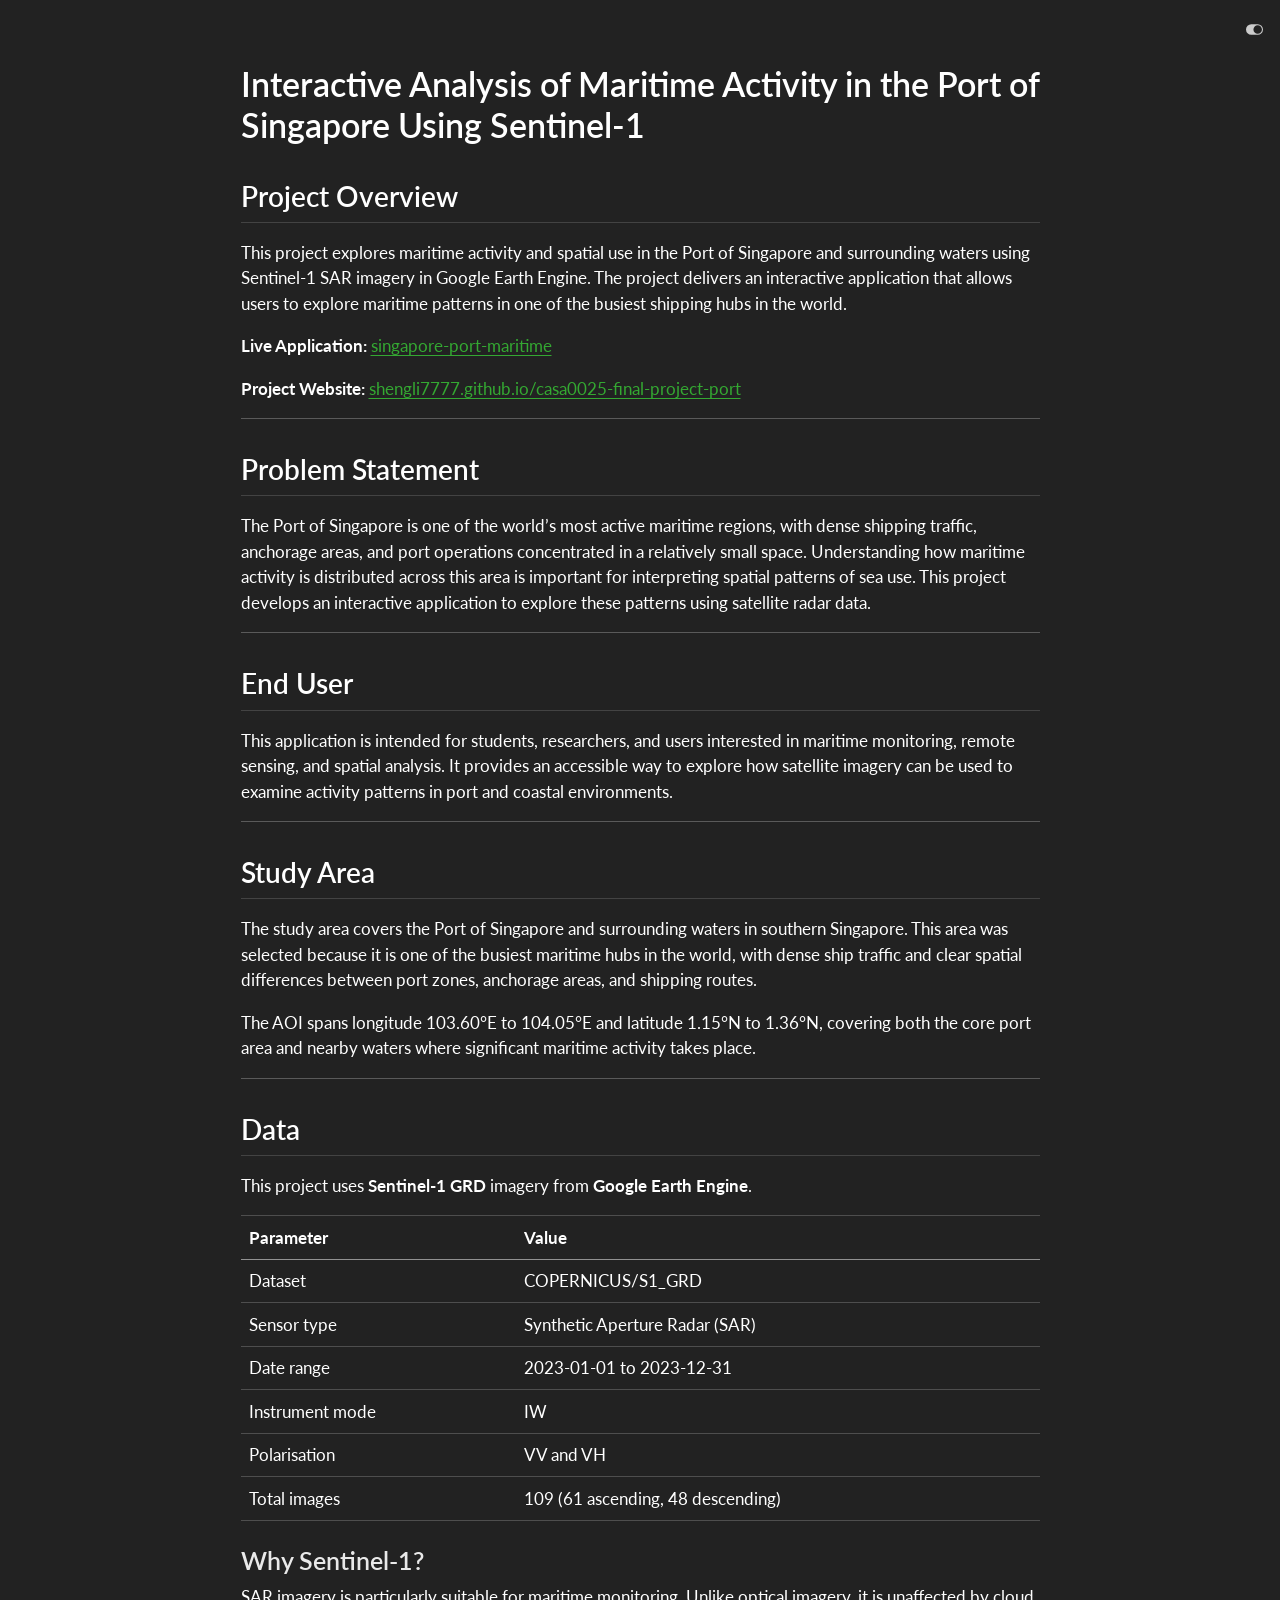
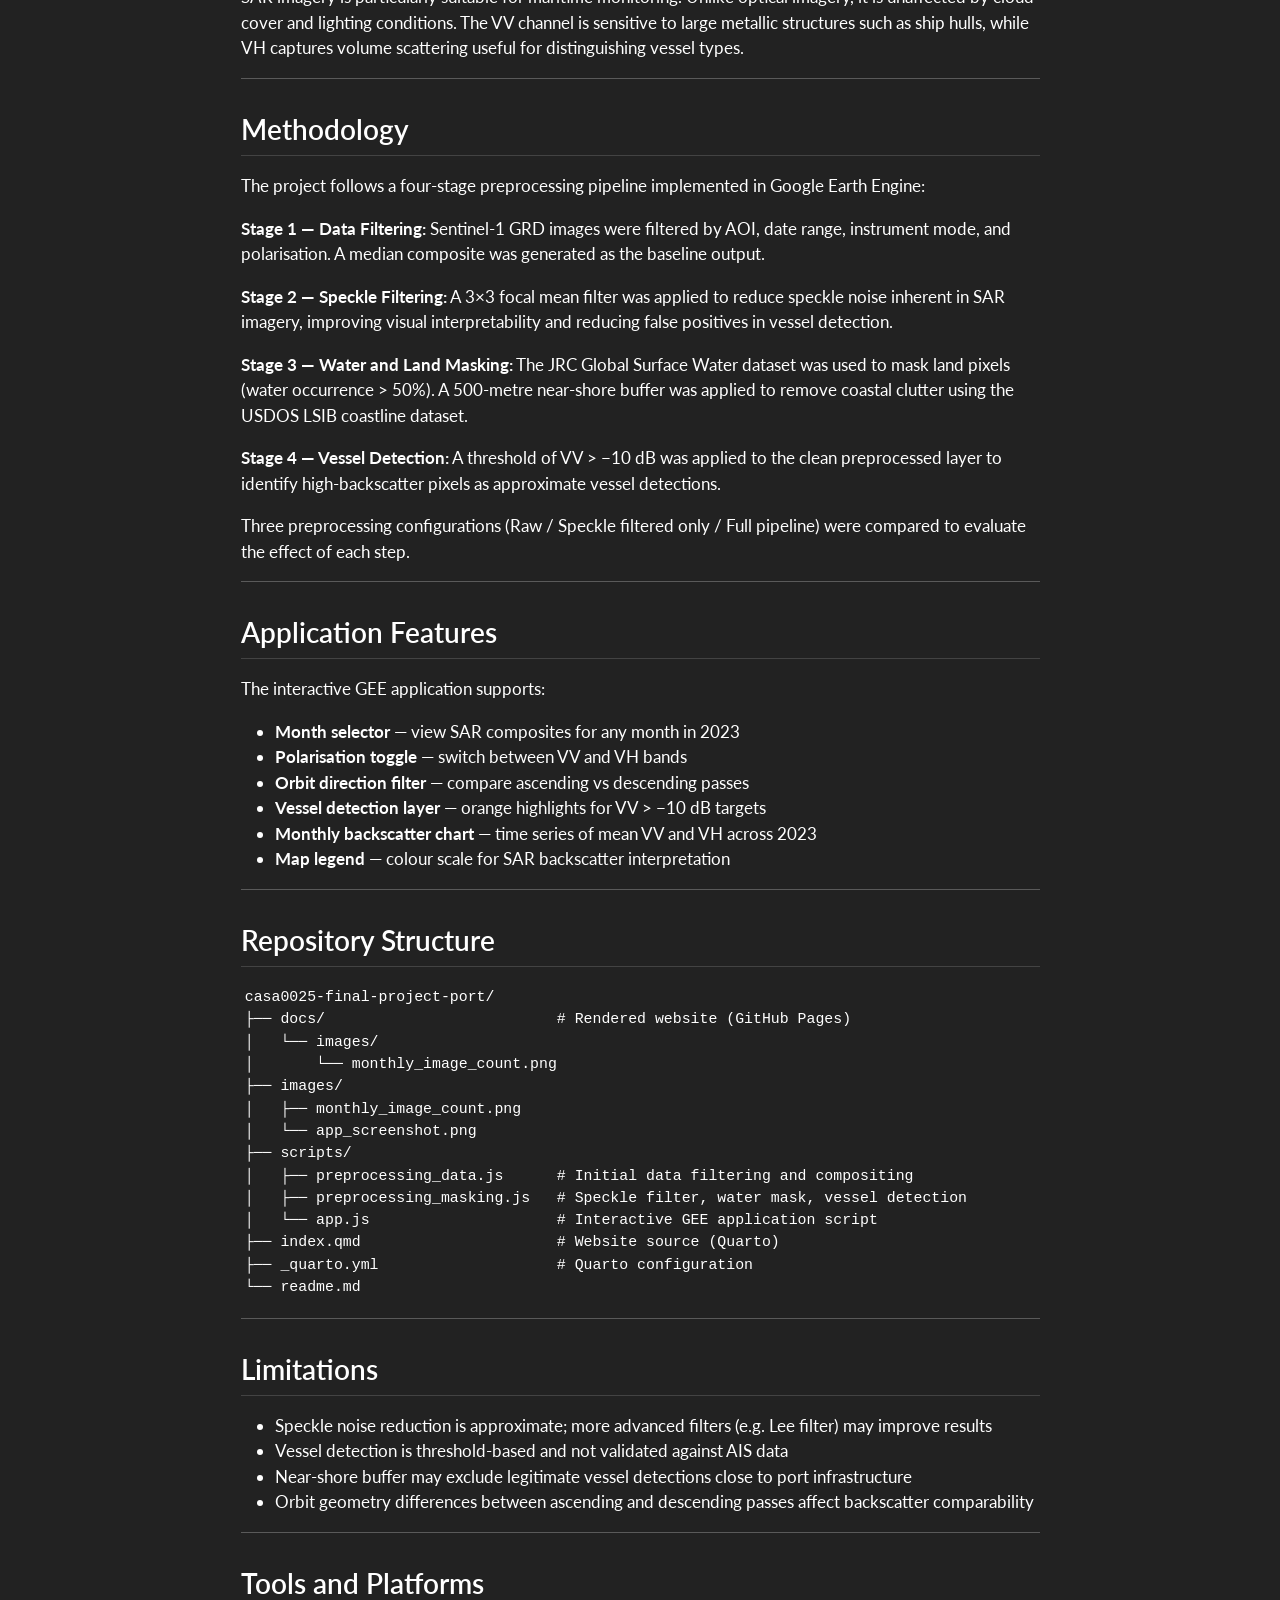
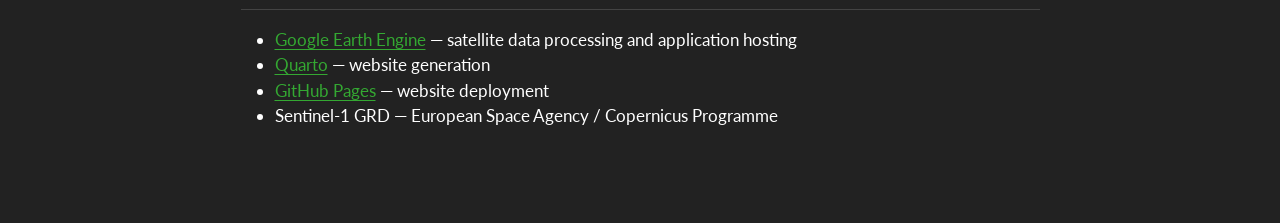
==== docs/readme.html @ c3bc46ea "update site" ====
<!DOCTYPE html>
<html xmlns="http://www.w3.org/1999/xhtml" lang="en" xml:lang="en"><head>

<meta charset="utf-8">
<meta name="generator" content="quarto-1.7.32">

<meta name="viewport" content="width=device-width, initial-scale=1.0, user-scalable=yes">


<title>readme</title>
<style>
code{white-space: pre-wrap;}
span.smallcaps{font-variant: small-caps;}
div.columns{display: flex; gap: min(4vw, 1.5em);}
div.column{flex: auto; overflow-x: auto;}
div.hanging-indent{margin-left: 1.5em; text-indent: -1.5em;}
ul.task-list{list-style: none;}
ul.task-list li input[type="checkbox"] {
  width: 0.8em;
  margin: 0 0.8em 0.2em -1em; /* quarto-specific, see https://github.com/quarto-dev/quarto-cli/issues/4556 */ 
  vertical-align: middle;
}
</style>


<script src="site_libs/quarto-nav/quarto-nav.js"></script>
<script src="site_libs/clipboard/clipboard.min.js"></script>
<script src="site_libs/quarto-search/autocomplete.umd.js"></script>
<script src="site_libs/quarto-search/fuse.min.js"></script>
<script src="site_libs/quarto-search/quarto-search.js"></script>
<meta name="quarto:offset" content="./">
<script src="site_libs/quarto-html/quarto.js" type="module"></script>
<script src="site_libs/quarto-html/tabsets/tabsets.js" type="module"></script>
<script src="site_libs/quarto-html/popper.min.js"></script>
<script src="site_libs/quarto-html/tippy.umd.min.js"></script>
<script src="site_libs/quarto-html/anchor.min.js"></script>
<link href="site_libs/quarto-html/tippy.css" rel="stylesheet">
<link href="site_libs/quarto-html/quarto-syntax-highlighting-9f30c2c2d2429ed22c1cf9f617479b3b.css" rel="stylesheet" class="quarto-color-scheme" id="quarto-text-highlighting-styles">
<link href="site_libs/quarto-html/quarto-syntax-highlighting-dark-9f30c2c2d2429ed22c1cf9f617479b3b.css" rel="stylesheet" class="quarto-color-scheme quarto-color-alternate" id="quarto-text-highlighting-styles">
<script src="site_libs/bootstrap/bootstrap.min.js"></script>
<link href="site_libs/bootstrap/bootstrap-icons.css" rel="stylesheet">
<link href="site_libs/bootstrap/bootstrap-7026a1002ff3d6519a94cc5e6fbb9ee0.min.css" rel="stylesheet" append-hash="true" class="quarto-color-scheme" id="quarto-bootstrap" data-mode="light">
<link href="site_libs/bootstrap/bootstrap-dark-e05ccfec0bb336031d76a8ac60be18fc.min.css" rel="stylesheet" append-hash="true" class="quarto-color-scheme quarto-color-alternate" id="quarto-bootstrap" data-mode="dark">
<script id="quarto-search-options" type="application/json">{
  "location": "sidebar",
  "copy-button": false,
  "collapse-after": 3,
  "panel-placement": "start",
  "type": "textbox",
  "limit": 50,
  "keyboard-shortcut": [
    "f",
    "/",
    "s"
  ],
  "show-item-context": false,
  "language": {
    "search-no-results-text": "No results",
    "search-matching-documents-text": "matching documents",
    "search-copy-link-title": "Copy link to search",
    "search-hide-matches-text": "Hide additional matches",
    "search-more-match-text": "more match in this document",
    "search-more-matches-text": "more matches in this document",
    "search-clear-button-title": "Clear",
    "search-text-placeholder": "",
    "search-detached-cancel-button-title": "Cancel",
    "search-submit-button-title": "Submit",
    "search-label": "Search"
  }
}</script>


</head>

<body class="fullcontent quarto-dark"><script id="quarto-html-before-body" type="application/javascript">
    const toggleBodyColorMode = (bsSheetEl) => {
      const mode = bsSheetEl.getAttribute("data-mode");
      const bodyEl = window.document.querySelector("body");
      if (mode === "dark") {
        bodyEl.classList.add("quarto-dark");
        bodyEl.classList.remove("quarto-light");
      } else {
        bodyEl.classList.add("quarto-light");
        bodyEl.classList.remove("quarto-dark");
      }
    }
    const toggleBodyColorPrimary = () => {
      const bsSheetEl = window.document.querySelector("link#quarto-bootstrap:not([rel=disabled-stylesheet])");
      if (bsSheetEl) {
        toggleBodyColorMode(bsSheetEl);
      }
    }
    const setColorSchemeToggle = (alternate) => {
      const toggles = window.document.querySelectorAll('.quarto-color-scheme-toggle');
      for (let i=0; i < toggles.length; i++) {
        const toggle = toggles[i];
        if (toggle) {
          if (alternate) {
            toggle.classList.add("alternate");
          } else {
            toggle.classList.remove("alternate");
          }
        }
      }
    };
    const toggleColorMode = (alternate) => {
      // Switch the stylesheets
      const primaryStylesheets = window.document.querySelectorAll('link.quarto-color-scheme:not(.quarto-color-alternate)');
      const alternateStylesheets = window.document.querySelectorAll('link.quarto-color-scheme.quarto-color-alternate');
      manageTransitions('#quarto-margin-sidebar .nav-link', false);
      if (alternate) {
        // note: dark is layered on light, we don't disable primary!
        enableStylesheet(alternateStylesheets);
        for (const sheetNode of alternateStylesheets) {
          if (sheetNode.id === "quarto-bootstrap") {
            toggleBodyColorMode(sheetNode);
          }
        }
      } else {
        disableStylesheet(alternateStylesheets);
        enableStylesheet(primaryStylesheets)
        toggleBodyColorPrimary();
      }
      manageTransitions('#quarto-margin-sidebar .nav-link', true);
      // Switch the toggles
      setColorSchemeToggle(alternate)
      // Hack to workaround the fact that safari doesn't
      // properly recolor the scrollbar when toggling (#1455)
      if (navigator.userAgent.indexOf('Safari') > 0 && navigator.userAgent.indexOf('Chrome') == -1) {
        manageTransitions("body", false);
        window.scrollTo(0, 1);
        setTimeout(() => {
          window.scrollTo(0, 0);
          manageTransitions("body", true);
        }, 40);
      }
    }
    const disableStylesheet = (stylesheets) => {
      for (let i=0; i < stylesheets.length; i++) {
        const stylesheet = stylesheets[i];
        stylesheet.rel = 'disabled-stylesheet';
      }
    }
    const enableStylesheet = (stylesheets) => {
      for (let i=0; i < stylesheets.length; i++) {
        const stylesheet = stylesheets[i];
        if(stylesheet.rel !== 'stylesheet') { // for Chrome, which will still FOUC without this check
          stylesheet.rel = 'stylesheet';
        }
      }
    }
    const manageTransitions = (selector, allowTransitions) => {
      const els = window.document.querySelectorAll(selector);
      for (let i=0; i < els.length; i++) {
        const el = els[i];
        if (allowTransitions) {
          el.classList.remove('notransition');
        } else {
          el.classList.add('notransition');
        }
      }
    }
    const isFileUrl = () => {
      return window.location.protocol === 'file:';
    }
    const hasAlternateSentinel = () => {
      let styleSentinel = getColorSchemeSentinel();
      if (styleSentinel !== null) {
        return styleSentinel === "alternate";
      } else {
        return false;
      }
    }
    const setStyleSentinel = (alternate) => {
      const value = alternate ? "alternate" : "default";
      if (!isFileUrl()) {
        window.localStorage.setItem("quarto-color-scheme", value);
      } else {
        localAlternateSentinel = value;
      }
    }
    const getColorSchemeSentinel = () => {
      if (!isFileUrl()) {
        const storageValue = window.localStorage.getItem("quarto-color-scheme");
        return storageValue != null ? storageValue : localAlternateSentinel;
      } else {
        return localAlternateSentinel;
      }
    }
    const toggleGiscusIfUsed = (isAlternate, darkModeDefault) => {
      const baseTheme = document.querySelector('#giscus-base-theme')?.value ?? 'light';
      const alternateTheme = document.querySelector('#giscus-alt-theme')?.value ?? 'dark';
      let newTheme = '';
      if(authorPrefersDark) {
        newTheme = isAlternate ? baseTheme : alternateTheme;
      } else {
        newTheme = isAlternate ? alternateTheme : baseTheme;
      }
      const changeGiscusTheme = () => {
        // From: https://github.com/giscus/giscus/issues/336
        const sendMessage = (message) => {
          const iframe = document.querySelector('iframe.giscus-frame');
          if (!iframe) return;
          iframe.contentWindow.postMessage({ giscus: message }, 'https://giscus.app');
        }
        sendMessage({
          setConfig: {
            theme: newTheme
          }
        });
      }
      const isGiscussLoaded = window.document.querySelector('iframe.giscus-frame') !== null;
      if (isGiscussLoaded) {
        changeGiscusTheme();
      }
    };
    const authorPrefersDark = true;
    const darkModeDefault = authorPrefersDark;
    let localAlternateSentinel = darkModeDefault ? 'alternate' : 'default';
    // Dark / light mode switch
    window.quartoToggleColorScheme = () => {
      // Read the current dark / light value
      let toAlternate = !hasAlternateSentinel();
      toggleColorMode(toAlternate);
      setStyleSentinel(toAlternate);
      toggleGiscusIfUsed(toAlternate, darkModeDefault);
      window.dispatchEvent(new Event('resize'));
    };
    // Switch to dark mode if need be
    if (hasAlternateSentinel()) {
      toggleColorMode(true);
    } else {
      toggleColorMode(false);
    }
  </script>

<div id="quarto-search-results"></div>
<!-- content -->
<div id="quarto-content" class="quarto-container page-columns page-rows-contents page-layout-article">
<!-- sidebar -->
<!-- margin-sidebar -->
    
<!-- main -->
<main class="content" id="quarto-document-content"><header id="title-block-header" class="quarto-title-block"></header>





<section id="interactive-analysis-of-maritime-activity-in-the-port-of-singapore-using-sentinel-1" class="level1">
<h1>Interactive Analysis of Maritime Activity in the Port of Singapore Using Sentinel-1</h1>
<section id="project-overview" class="level2">
<h2 class="anchored" data-anchor-id="project-overview">Project Overview</h2>
<p>This project explores maritime activity and spatial use in the Port of Singapore and surrounding waters using Sentinel-1 SAR imagery in Google Earth Engine. The project delivers an interactive application that allows users to explore maritime patterns in one of the busiest shipping hubs in the world.</p>
<p><strong>Live Application:</strong> <a href="https://quantum-balm-387314.projects.earthengine.app/view/singapore-port-maritime">singapore-port-maritime</a></p>
<p><strong>Project Website:</strong> <a href="https://shengli7777.github.io/casa0025-final-project-port/">shengli7777.github.io/casa0025-final-project-port</a></p>
<hr>
</section>
<section id="problem-statement" class="level2">
<h2 class="anchored" data-anchor-id="problem-statement">Problem Statement</h2>
<p>The Port of Singapore is one of the world’s most active maritime regions, with dense shipping traffic, anchorage areas, and port operations concentrated in a relatively small space. Understanding how maritime activity is distributed across this area is important for interpreting spatial patterns of sea use. This project develops an interactive application to explore these patterns using satellite radar data.</p>
<hr>
</section>
<section id="end-user" class="level2">
<h2 class="anchored" data-anchor-id="end-user">End User</h2>
<p>This application is intended for students, researchers, and users interested in maritime monitoring, remote sensing, and spatial analysis. It provides an accessible way to explore how satellite imagery can be used to examine activity patterns in port and coastal environments.</p>
<hr>
</section>
<section id="study-area" class="level2">
<h2 class="anchored" data-anchor-id="study-area">Study Area</h2>
<p>The study area covers the Port of Singapore and surrounding waters in southern Singapore. This area was selected because it is one of the busiest maritime hubs in the world, with dense ship traffic and clear spatial differences between port zones, anchorage areas, and shipping routes.</p>
<p>The AOI spans longitude 103.60°E to 104.05°E and latitude 1.15°N to 1.36°N, covering both the core port area and nearby waters where significant maritime activity takes place.</p>
<hr>
</section>
<section id="data" class="level2">
<h2 class="anchored" data-anchor-id="data">Data</h2>
<p>This project uses <strong>Sentinel-1 GRD</strong> imagery from <strong>Google Earth Engine</strong>.</p>
<table class="caption-top table">
<thead>
<tr class="header">
<th>Parameter</th>
<th>Value</th>
</tr>
</thead>
<tbody>
<tr class="odd">
<td>Dataset</td>
<td>COPERNICUS/S1_GRD</td>
</tr>
<tr class="even">
<td>Sensor type</td>
<td>Synthetic Aperture Radar (SAR)</td>
</tr>
<tr class="odd">
<td>Date range</td>
<td>2023-01-01 to 2023-12-31</td>
</tr>
<tr class="even">
<td>Instrument mode</td>
<td>IW</td>
</tr>
<tr class="odd">
<td>Polarisation</td>
<td>VV and VH</td>
</tr>
<tr class="even">
<td>Total images</td>
<td>109 (61 ascending, 48 descending)</td>
</tr>
</tbody>
</table>
<section id="why-sentinel-1" class="level3">
<h3 class="anchored" data-anchor-id="why-sentinel-1">Why Sentinel-1?</h3>
<p>SAR imagery is particularly suitable for maritime monitoring. Unlike optical imagery, it is unaffected by cloud cover and lighting conditions. The VV channel is sensitive to large metallic structures such as ship hulls, while VH captures volume scattering useful for distinguishing vessel types.</p>
<hr>
</section>
</section>
<section id="methodology" class="level2">
<h2 class="anchored" data-anchor-id="methodology">Methodology</h2>
<p>The project follows a four-stage preprocessing pipeline implemented in Google Earth Engine:</p>
<p><strong>Stage 1 — Data Filtering:</strong> Sentinel-1 GRD images were filtered by AOI, date range, instrument mode, and polarisation. A median composite was generated as the baseline output.</p>
<p><strong>Stage 2 — Speckle Filtering:</strong> A 3×3 focal mean filter was applied to reduce speckle noise inherent in SAR imagery, improving visual interpretability and reducing false positives in vessel detection.</p>
<p><strong>Stage 3 — Water and Land Masking:</strong> The JRC Global Surface Water dataset was used to mask land pixels (water occurrence &gt; 50%). A 500-metre near-shore buffer was applied to remove coastal clutter using the USDOS LSIB coastline dataset.</p>
<p><strong>Stage 4 — Vessel Detection:</strong> A threshold of VV &gt; −10 dB was applied to the clean preprocessed layer to identify high-backscatter pixels as approximate vessel detections.</p>
<p>Three preprocessing configurations (Raw / Speckle filtered only / Full pipeline) were compared to evaluate the effect of each step.</p>
<hr>
</section>
<section id="application-features" class="level2">
<h2 class="anchored" data-anchor-id="application-features">Application Features</h2>
<p>The interactive GEE application supports:</p>
<ul>
<li><strong>Month selector</strong> — view SAR composites for any month in 2023</li>
<li><strong>Polarisation toggle</strong> — switch between VV and VH bands</li>
<li><strong>Orbit direction filter</strong> — compare ascending vs descending passes</li>
<li><strong>Vessel detection layer</strong> — orange highlights for VV &gt; −10 dB targets</li>
<li><strong>Monthly backscatter chart</strong> — time series of mean VV and VH across 2023</li>
<li><strong>Map legend</strong> — colour scale for SAR backscatter interpretation</li>
</ul>
<hr>
</section>
<section id="repository-structure" class="level2">
<h2 class="anchored" data-anchor-id="repository-structure">Repository Structure</h2>
<pre class="text"><code>casa0025-final-project-port/
├── docs/                          # Rendered website (GitHub Pages)
│   └── images/
│       └── monthly_image_count.png
├── images/
│   ├── monthly_image_count.png
│   └── app_screenshot.png
├── scripts/
│   ├── preprocessing_data.js      # Initial data filtering and compositing
│   ├── preprocessing_masking.js   # Speckle filter, water mask, vessel detection
│   └── app.js                     # Interactive GEE application script
├── index.qmd                      # Website source (Quarto)
├── _quarto.yml                    # Quarto configuration
└── readme.md</code></pre>
<hr>
</section>
<section id="limitations" class="level2">
<h2 class="anchored" data-anchor-id="limitations">Limitations</h2>
<ul>
<li>Speckle noise reduction is approximate; more advanced filters (e.g.&nbsp;Lee filter) may improve results</li>
<li>Vessel detection is threshold-based and not validated against AIS data</li>
<li>Near-shore buffer may exclude legitimate vessel detections close to port infrastructure</li>
<li>Orbit geometry differences between ascending and descending passes affect backscatter comparability</li>
</ul>
<hr>
</section>
<section id="tools-and-platforms" class="level2">
<h2 class="anchored" data-anchor-id="tools-and-platforms">Tools and Platforms</h2>
<ul>
<li><a href="https://earthengine.google.com/">Google Earth Engine</a> — satellite data processing and application hosting</li>
<li><a href="https://quarto.org/">Quarto</a> — website generation</li>
<li><a href="https://pages.github.com/">GitHub Pages</a> — website deployment</li>
<li>Sentinel-1 GRD — European Space Agency / Copernicus Programme</li>
</ul>


</section>
</section>

</main> <!-- /main -->
<script id="quarto-html-after-body" type="application/javascript">
  window.document.addEventListener("DOMContentLoaded", function (event) {
    // Ensure there is a toggle, if there isn't float one in the top right
    if (window.document.querySelector('.quarto-color-scheme-toggle') === null) {
      const a = window.document.createElement('a');
      a.classList.add('top-right');
      a.classList.add('quarto-color-scheme-toggle');
      a.href = "";
      a.onclick = function() { try { window.quartoToggleColorScheme(); } catch {} return false; };
      const i = window.document.createElement("i");
      i.classList.add('bi');
      a.appendChild(i);
      window.document.body.appendChild(a);
    }
    setColorSchemeToggle(hasAlternateSentinel())
    const icon = "";
    const anchorJS = new window.AnchorJS();
    anchorJS.options = {
      placement: 'right',
      icon: icon
    };
    anchorJS.add('.anchored');
    const isCodeAnnotation = (el) => {
      for (const clz of el.classList) {
        if (clz.startsWith('code-annotation-')) {                     
          return true;
        }
      }
      return false;
    }
    const onCopySuccess = function(e) {
      // button target
      const button = e.trigger;
      // don't keep focus
      button.blur();
      // flash "checked"
      button.classList.add('code-copy-button-checked');
      var currentTitle = button.getAttribute("title");
      button.setAttribute("title", "Copied!");
      let tooltip;
      if (window.bootstrap) {
        button.setAttribute("data-bs-toggle", "tooltip");
        button.setAttribute("data-bs-placement", "left");
        button.setAttribute("data-bs-title", "Copied!");
        tooltip = new bootstrap.Tooltip(button, 
          { trigger: "manual", 
            customClass: "code-copy-button-tooltip",
            offset: [0, -8]});
        tooltip.show();    
      }
      setTimeout(function() {
        if (tooltip) {
          tooltip.hide();
          button.removeAttribute("data-bs-title");
          button.removeAttribute("data-bs-toggle");
          button.removeAttribute("data-bs-placement");
        }
        button.setAttribute("title", currentTitle);
        button.classList.remove('code-copy-button-checked');
      }, 1000);
      // clear code selection
      e.clearSelection();
    }
    const getTextToCopy = function(trigger) {
        const codeEl = trigger.previousElementSibling.cloneNode(true);
        for (const childEl of codeEl.children) {
          if (isCodeAnnotation(childEl)) {
            childEl.remove();
          }
        }
        return codeEl.innerText;
    }
    const clipboard = new window.ClipboardJS('.code-copy-button:not([data-in-quarto-modal])', {
      text: getTextToCopy
    });
    clipboard.on('success', onCopySuccess);
    if (window.document.getElementById('quarto-embedded-source-code-modal')) {
      const clipboardModal = new window.ClipboardJS('.code-copy-button[data-in-quarto-modal]', {
        text: getTextToCopy,
        container: window.document.getElementById('quarto-embedded-source-code-modal')
      });
      clipboardModal.on('success', onCopySuccess);
    }
      var localhostRegex = new RegExp(/^(?:http|https):\/\/localhost\:?[0-9]*\//);
      var mailtoRegex = new RegExp(/^mailto:/);
        var filterRegex = new RegExp('/' + window.location.host + '/');
      var isInternal = (href) => {
          return filterRegex.test(href) || localhostRegex.test(href) || mailtoRegex.test(href);
      }
      // Inspect non-navigation links and adorn them if external
     var links = window.document.querySelectorAll('a[href]:not(.nav-link):not(.navbar-brand):not(.toc-action):not(.sidebar-link):not(.sidebar-item-toggle):not(.pagination-link):not(.no-external):not([aria-hidden]):not(.dropdown-item):not(.quarto-navigation-tool):not(.about-link)');
      for (var i=0; i<links.length; i++) {
        const link = links[i];
        if (!isInternal(link.href)) {
          // undo the damage that might have been done by quarto-nav.js in the case of
          // links that we want to consider external
          if (link.dataset.originalHref !== undefined) {
            link.href = link.dataset.originalHref;
          }
        }
      }
    function tippyHover(el, contentFn, onTriggerFn, onUntriggerFn) {
      const config = {
        allowHTML: true,
        maxWidth: 500,
        delay: 100,
        arrow: false,
        appendTo: function(el) {
            return el.parentElement;
        },
        interactive: true,
        interactiveBorder: 10,
        theme: 'quarto',
        placement: 'bottom-start',
      };
      if (contentFn) {
        config.content = contentFn;
      }
      if (onTriggerFn) {
        config.onTrigger = onTriggerFn;
      }
      if (onUntriggerFn) {
        config.onUntrigger = onUntriggerFn;
      }
      window.tippy(el, config); 
    }
    const noterefs = window.document.querySelectorAll('a[role="doc-noteref"]');
    for (var i=0; i<noterefs.length; i++) {
      const ref = noterefs[i];
      tippyHover(ref, function() {
        // use id or data attribute instead here
        let href = ref.getAttribute('data-footnote-href') || ref.getAttribute('href');
        try { href = new URL(href).hash; } catch {}
        const id = href.replace(/^#\/?/, "");
        const note = window.document.getElementById(id);
        if (note) {
          return note.innerHTML;
        } else {
          return "";
        }
      });
    }
    const xrefs = window.document.querySelectorAll('a.quarto-xref');
    const processXRef = (id, note) => {
      // Strip column container classes
      const stripColumnClz = (el) => {
        el.classList.remove("page-full", "page-columns");
        if (el.children) {
          for (const child of el.children) {
            stripColumnClz(child);
          }
        }
      }
      stripColumnClz(note)
      if (id === null || id.startsWith('sec-')) {
        // Special case sections, only their first couple elements
        const container = document.createElement("div");
        if (note.children && note.children.length > 2) {
          container.appendChild(note.children[0].cloneNode(true));
          for (let i = 1; i < note.children.length; i++) {
            const child = note.children[i];
            if (child.tagName === "P" && child.innerText === "") {
              continue;
            } else {
              container.appendChild(child.cloneNode(true));
              break;
            }
          }
          if (window.Quarto?.typesetMath) {
            window.Quarto.typesetMath(container);
          }
          return container.innerHTML
        } else {
          if (window.Quarto?.typesetMath) {
            window.Quarto.typesetMath(note);
          }
          return note.innerHTML;
        }
      } else {
        // Remove any anchor links if they are present
        const anchorLink = note.querySelector('a.anchorjs-link');
        if (anchorLink) {
          anchorLink.remove();
        }
        if (window.Quarto?.typesetMath) {
          window.Quarto.typesetMath(note);
        }
        if (note.classList.contains("callout")) {
          return note.outerHTML;
        } else {
          return note.innerHTML;
        }
      }
    }
    for (var i=0; i<xrefs.length; i++) {
      const xref = xrefs[i];
      tippyHover(xref, undefined, function(instance) {
        instance.disable();
        let url = xref.getAttribute('href');
        let hash = undefined; 
        if (url.startsWith('#')) {
          hash = url;
        } else {
          try { hash = new URL(url).hash; } catch {}
        }
        if (hash) {
          const id = hash.replace(/^#\/?/, "");
          const note = window.document.getElementById(id);
          if (note !== null) {
            try {
              const html = processXRef(id, note.cloneNode(true));
              instance.setContent(html);
            } finally {
              instance.enable();
              instance.show();
            }
          } else {
            // See if we can fetch this
            fetch(url.split('#')[0])
            .then(res => res.text())
            .then(html => {
              const parser = new DOMParser();
              const htmlDoc = parser.parseFromString(html, "text/html");
              const note = htmlDoc.getElementById(id);
              if (note !== null) {
                const html = processXRef(id, note);
                instance.setContent(html);
              } 
            }).finally(() => {
              instance.enable();
              instance.show();
            });
          }
        } else {
          // See if we can fetch a full url (with no hash to target)
          // This is a special case and we should probably do some content thinning / targeting
          fetch(url)
          .then(res => res.text())
          .then(html => {
            const parser = new DOMParser();
            const htmlDoc = parser.parseFromString(html, "text/html");
            const note = htmlDoc.querySelector('main.content');
            if (note !== null) {
              // This should only happen for chapter cross references
              // (since there is no id in the URL)
              // remove the first header
              if (note.children.length > 0 && note.children[0].tagName === "HEADER") {
                note.children[0].remove();
              }
              const html = processXRef(null, note);
              instance.setContent(html);
            } 
          }).finally(() => {
            instance.enable();
            instance.show();
          });
        }
      }, function(instance) {
      });
    }
        let selectedAnnoteEl;
        const selectorForAnnotation = ( cell, annotation) => {
          let cellAttr = 'data-code-cell="' + cell + '"';
          let lineAttr = 'data-code-annotation="' +  annotation + '"';
          const selector = 'span[' + cellAttr + '][' + lineAttr + ']';
          return selector;
        }
        const selectCodeLines = (annoteEl) => {
          const doc = window.document;
          const targetCell = annoteEl.getAttribute("data-target-cell");
          const targetAnnotation = annoteEl.getAttribute("data-target-annotation");
          const annoteSpan = window.document.querySelector(selectorForAnnotation(targetCell, targetAnnotation));
          const lines = annoteSpan.getAttribute("data-code-lines").split(",");
          const lineIds = lines.map((line) => {
            return targetCell + "-" + line;
          })
          let top = null;
          let height = null;
          let parent = null;
          if (lineIds.length > 0) {
              //compute the position of the single el (top and bottom and make a div)
              const el = window.document.getElementById(lineIds[0]);
              top = el.offsetTop;
              height = el.offsetHeight;
              parent = el.parentElement.parentElement;
            if (lineIds.length > 1) {
              const lastEl = window.document.getElementById(lineIds[lineIds.length - 1]);
              const bottom = lastEl.offsetTop + lastEl.offsetHeight;
              height = bottom - top;
            }
            if (top !== null && height !== null && parent !== null) {
              // cook up a div (if necessary) and position it 
              let div = window.document.getElementById("code-annotation-line-highlight");
              if (div === null) {
                div = window.document.createElement("div");
                div.setAttribute("id", "code-annotation-line-highlight");
                div.style.position = 'absolute';
                parent.appendChild(div);
              }
              div.style.top = top - 2 + "px";
              div.style.height = height + 4 + "px";
              div.style.left = 0;
              let gutterDiv = window.document.getElementById("code-annotation-line-highlight-gutter");
              if (gutterDiv === null) {
                gutterDiv = window.document.createElement("div");
                gutterDiv.setAttribute("id", "code-annotation-line-highlight-gutter");
                gutterDiv.style.position = 'absolute';
                const codeCell = window.document.getElementById(targetCell);
                const gutter = codeCell.querySelector('.code-annotation-gutter');
                gutter.appendChild(gutterDiv);
              }
              gutterDiv.style.top = top - 2 + "px";
              gutterDiv.style.height = height + 4 + "px";
            }
            selectedAnnoteEl = annoteEl;
          }
        };
        const unselectCodeLines = () => {
          const elementsIds = ["code-annotation-line-highlight", "code-annotation-line-highlight-gutter"];
          elementsIds.forEach((elId) => {
            const div = window.document.getElementById(elId);
            if (div) {
              div.remove();
            }
          });
          selectedAnnoteEl = undefined;
        };
          // Handle positioning of the toggle
      window.addEventListener(
        "resize",
        throttle(() => {
          elRect = undefined;
          if (selectedAnnoteEl) {
            selectCodeLines(selectedAnnoteEl);
          }
        }, 10)
      );
      function throttle(fn, ms) {
      let throttle = false;
      let timer;
        return (...args) => {
          if(!throttle) { // first call gets through
              fn.apply(this, args);
              throttle = true;
          } else { // all the others get throttled
              if(timer) clearTimeout(timer); // cancel #2
              timer = setTimeout(() => {
                fn.apply(this, args);
                timer = throttle = false;
              }, ms);
          }
        };
      }
        // Attach click handler to the DT
        const annoteDls = window.document.querySelectorAll('dt[data-target-cell]');
        for (const annoteDlNode of annoteDls) {
          annoteDlNode.addEventListener('click', (event) => {
            const clickedEl = event.target;
            if (clickedEl !== selectedAnnoteEl) {
              unselectCodeLines();
              const activeEl = window.document.querySelector('dt[data-target-cell].code-annotation-active');
              if (activeEl) {
                activeEl.classList.remove('code-annotation-active');
              }
              selectCodeLines(clickedEl);
              clickedEl.classList.add('code-annotation-active');
            } else {
              // Unselect the line
              unselectCodeLines();
              clickedEl.classList.remove('code-annotation-active');
            }
          });
        }
    const findCites = (el) => {
      const parentEl = el.parentElement;
      if (parentEl) {
        const cites = parentEl.dataset.cites;
        if (cites) {
          return {
            el,
            cites: cites.split(' ')
          };
        } else {
          return findCites(el.parentElement)
        }
      } else {
        return undefined;
      }
    };
    var bibliorefs = window.document.querySelectorAll('a[role="doc-biblioref"]');
    for (var i=0; i<bibliorefs.length; i++) {
      const ref = bibliorefs[i];
      const citeInfo = findCites(ref);
      if (citeInfo) {
        tippyHover(citeInfo.el, function() {
          var popup = window.document.createElement('div');
          citeInfo.cites.forEach(function(cite) {
            var citeDiv = window.document.createElement('div');
            citeDiv.classList.add('hanging-indent');
            citeDiv.classList.add('csl-entry');
            var biblioDiv = window.document.getElementById('ref-' + cite);
            if (biblioDiv) {
              citeDiv.innerHTML = biblioDiv.innerHTML;
            }
            popup.appendChild(citeDiv);
          });
          return popup.innerHTML;
        });
      }
    }
  });
  </script>
</div> <!-- /content -->




</body></html>
---- docs/site_libs/quarto-html/tippy.css ----
.tippy-box[data-animation=fade][data-state=hidden]{opacity:0}[data-tippy-root]{max-width:calc(100vw - 10px)}.tippy-box{position:relative;background-color:#333;color:#fff;border-radius:4px;font-size:14px;line-height:1.4;white-space:normal;outline:0;transition-property:transform,visibility,opacity}.tippy-box[data-placement^=top]>.tippy-arrow{bottom:0}.tippy-box[data-placement^=top]>.tippy-arrow:before{bottom:-7px;left:0;border-width:8px 8px 0;border-top-color:initial;transform-origin:center top}.tippy-box[data-placement^=bottom]>.tippy-arrow{top:0}.tippy-box[data-placement^=bottom]>.tippy-arrow:before{top:-7px;left:0;border-width:0 8px 8px;border-bottom-color:initial;transform-origin:center bottom}.tippy-box[data-placement^=left]>.tippy-arrow{right:0}.tippy-box[data-placement^=left]>.tippy-arrow:before{border-width:8px 0 8px 8px;border-left-color:initial;right:-7px;transform-origin:center left}.tippy-box[data-placement^=right]>.tippy-arrow{left:0}.tippy-box[data-placement^=right]>.tippy-arrow:before{left:-7px;border-width:8px 8px 8px 0;border-right-color:initial;transform-origin:center right}.tippy-box[data-inertia][data-state=visible]{transition-timing-function:cubic-bezier(.54,1.5,.38,1.11)}.tippy-arrow{width:16px;height:16px;color:#333}.tippy-arrow:before{content:"";position:absolute;border-color:transparent;border-style:solid}.tippy-content{position:relative;padding:5px 9px;z-index:1}
---- docs/site_libs/quarto-html/quarto-syntax-highlighting-9f30c2c2d2429ed22c1cf9f617479b3b.css ----
/* quarto syntax highlight colors */
:root {
  --quarto-hl-al-color: #ff5555;
  --quarto-hl-an-color: #75715e;
  --quarto-hl-at-color: #f92672;
  --quarto-hl-bn-color: #ae81ff;
  --quarto-hl-bu-color: #66D9EF;
  --quarto-hl-ch-color: #e6db74;
  --quarto-hl-co-color: #75715e;
  --quarto-hl-cv-color: #75715e;
  --quarto-hl-cn-color: #ae81ff;
  --quarto-hl-cf-color: #f92672;
  --quarto-hl-dt-color: #66d9ef;
  --quarto-hl-dv-color: #ae81ff;
  --quarto-hl-do-color: #75715e;
  --quarto-hl-er-color: #ff5555;
  --quarto-hl-ex-color: #a6e22e;
  --quarto-hl-fl-color: #ae81ff;
  --quarto-hl-fu-color: #a6e22e;
  --quarto-hl-im-color: #f92672;
  --quarto-hl-in-color: #f1fa8c;
  --quarto-hl-kw-color: #f92672;
  --quarto-hl-op-color: #f8f8f2;
  --quarto-hl-pp-color: #f92672;
  --quarto-hl-re-color: #75715e;
  --quarto-hl-sc-color: #ae81ff;
  --quarto-hl-ss-color: #e6db74;
  --quarto-hl-st-color: #e6db74;
  --quarto-hl-va-color: #f8f8f2;
  --quarto-hl-vs-color: #e6db74;
  --quarto-hl-wa-color: #ff5555;
}

/* other quarto variables */
:root {
  --quarto-font-monospace: SFMono-Regular, Menlo, Monaco, Consolas, "Liberation Mono", "Courier New", monospace;
}

/* syntax highlight based on Pandoc's rules */
pre > code.sourceCode > span {
  color: #f8f8f2;
}

code.sourceCode > span {
  color: #f8f8f2;
}

div.sourceCode,
div.sourceCode pre.sourceCode {
  color: #f8f8f2;
}

/* Normal */
code span {
  color: #f8f8f2;
}

/* Alert */
code span.al {
  font-weight: bold;
  color: #ff5555;
}

/* Annotation */
code span.an {
  color: #75715e;
}

/* Attribute */
code span.at {
  color: #f92672;
}

/* BaseN */
code span.bn {
  color: #ae81ff;
}

/* BuiltIn */
code span.bu {
  color: #66D9EF;
}

/* ControlFlow */
code span.cf {
  color: #f92672;
}

/* Char */
code span.ch {
  color: #e6db74;
}

/* Constant */
code span.cn {
  color: #ae81ff;
}

/* Comment */
code span.co {
  color: #75715e;
}

/* CommentVar */
code span.cv {
  color: #75715e;
}

/* Documentation */
code span.do {
  color: #75715e;
}

/* DataType */
code span.dt {
  font-style: italic;
  color: #66d9ef;
}

/* DecVal */
code span.dv {
  color: #ae81ff;
}

/* Error */
code span.er {
  color: #ff5555;
  text-decoration: underline;
}

/* Extension */
code span.ex {
  font-weight: bold;
  color: #a6e22e;
}

/* Float */
code span.fl {
  color: #ae81ff;
}

/* Function */
code span.fu {
  color: #a6e22e;
}

/* Import */
code span.im {
  color: #f92672;
}

/* Information */
code span.in {
  color: #f1fa8c;
}

/* Keyword */
code span.kw {
  color: #f92672;
}

/* Operator */
code span.op {
  color: #f8f8f2;
}

/* Preprocessor */
code span.pp {
  color: #f92672;
}

/* RegionMarker */
code span.re {
  color: #75715e;
}

/* SpecialChar */
code span.sc {
  color: #ae81ff;
}

/* SpecialString */
code span.ss {
  color: #e6db74;
}

/* String */
code span.st {
  color: #e6db74;
}

/* Variable */
code span.va {
  color: #f8f8f2;
}

/* VerbatimString */
code span.vs {
  color: #e6db74;
}

/* Warning */
code span.wa {
  color: #ff5555;
}

.prevent-inlining {
  content: "</";
}

/*# sourceMappingURL=6943400b3691c08a6e30bae528447e29.css.map */
---- docs/site_libs/quarto-html/quarto-syntax-highlighting-dark-9f30c2c2d2429ed22c1cf9f617479b3b.css ----
/* quarto syntax highlight colors */
:root {
  --quarto-hl-al-color: #ff5555;
  --quarto-hl-an-color: #75715e;
  --quarto-hl-at-color: #f92672;
  --quarto-hl-bn-color: #ae81ff;
  --quarto-hl-bu-color: #66D9EF;
  --quarto-hl-ch-color: #e6db74;
  --quarto-hl-co-color: #75715e;
  --quarto-hl-cv-color: #75715e;
  --quarto-hl-cn-color: #ae81ff;
  --quarto-hl-cf-color: #f92672;
  --quarto-hl-dt-color: #66d9ef;
  --quarto-hl-dv-color: #ae81ff;
  --quarto-hl-do-color: #75715e;
  --quarto-hl-er-color: #ff5555;
  --quarto-hl-ex-color: #a6e22e;
  --quarto-hl-fl-color: #ae81ff;
  --quarto-hl-fu-color: #a6e22e;
  --quarto-hl-im-color: #f92672;
  --quarto-hl-in-color: #f1fa8c;
  --quarto-hl-kw-color: #f92672;
  --quarto-hl-op-color: #f8f8f2;
  --quarto-hl-pp-color: #f92672;
  --quarto-hl-re-color: #75715e;
  --quarto-hl-sc-color: #ae81ff;
  --quarto-hl-ss-color: #e6db74;
  --quarto-hl-st-color: #e6db74;
  --quarto-hl-va-color: #f8f8f2;
  --quarto-hl-vs-color: #e6db74;
  --quarto-hl-wa-color: #ff5555;
}

/* other quarto variables */
:root {
  --quarto-font-monospace: SFMono-Regular, Menlo, Monaco, Consolas, "Liberation Mono", "Courier New", monospace;
}

/* syntax highlight based on Pandoc's rules */
pre > code.sourceCode > span {
  color: #f8f8f2;
}

code.sourceCode > span {
  color: #f8f8f2;
}

div.sourceCode,
div.sourceCode pre.sourceCode {
  color: #f8f8f2;
}

/* Normal */
code span {
  color: #f8f8f2;
}

/* Alert */
code span.al {
  font-weight: bold;
  color: #ff5555;
}

/* Annotation */
code span.an {
  color: #75715e;
}

/* Attribute */
code span.at {
  color: #f92672;
}

/* BaseN */
code span.bn {
  color: #ae81ff;
}

/* BuiltIn */
code span.bu {
  color: #66D9EF;
}

/* ControlFlow */
code span.cf {
  color: #f92672;
}

/* Char */
code span.ch {
  color: #e6db74;
}

/* Constant */
code span.cn {
  color: #ae81ff;
}

/* Comment */
code span.co {
  color: #75715e;
}

/* CommentVar */
code span.cv {
  color: #75715e;
}

/* Documentation */
code span.do {
  color: #75715e;
}

/* DataType */
code span.dt {
  font-style: italic;
  color: #66d9ef;
}

/* DecVal */
code span.dv {
  color: #ae81ff;
}

/* Error */
code span.er {
  color: #ff5555;
  text-decoration: underline;
}

/* Extension */
code span.ex {
  font-weight: bold;
  color: #a6e22e;
}

/* Float */
code span.fl {
  color: #ae81ff;
}

/* Function */
code span.fu {
  color: #a6e22e;
}

/* Import */
code span.im {
  color: #f92672;
}

/* Information */
code span.in {
  color: #f1fa8c;
}

/* Keyword */
code span.kw {
  color: #f92672;
}

/* Operator */
code span.op {
  color: #f8f8f2;
}

/* Preprocessor */
code span.pp {
  color: #f92672;
}

/* RegionMarker */
code span.re {
  color: #75715e;
}

/* SpecialChar */
code span.sc {
  color: #ae81ff;
}

/* SpecialString */
code span.ss {
  color: #e6db74;
}

/* String */
code span.st {
  color: #e6db74;
}

/* Variable */
code span.va {
  color: #f8f8f2;
}

/* VerbatimString */
code span.vs {
  color: #e6db74;
}

/* Warning */
code span.wa {
  color: #ff5555;
}

.prevent-inlining {
  content: "</";
}

/*# sourceMappingURL=6943400b3691c08a6e30bae528447e29.css.map */
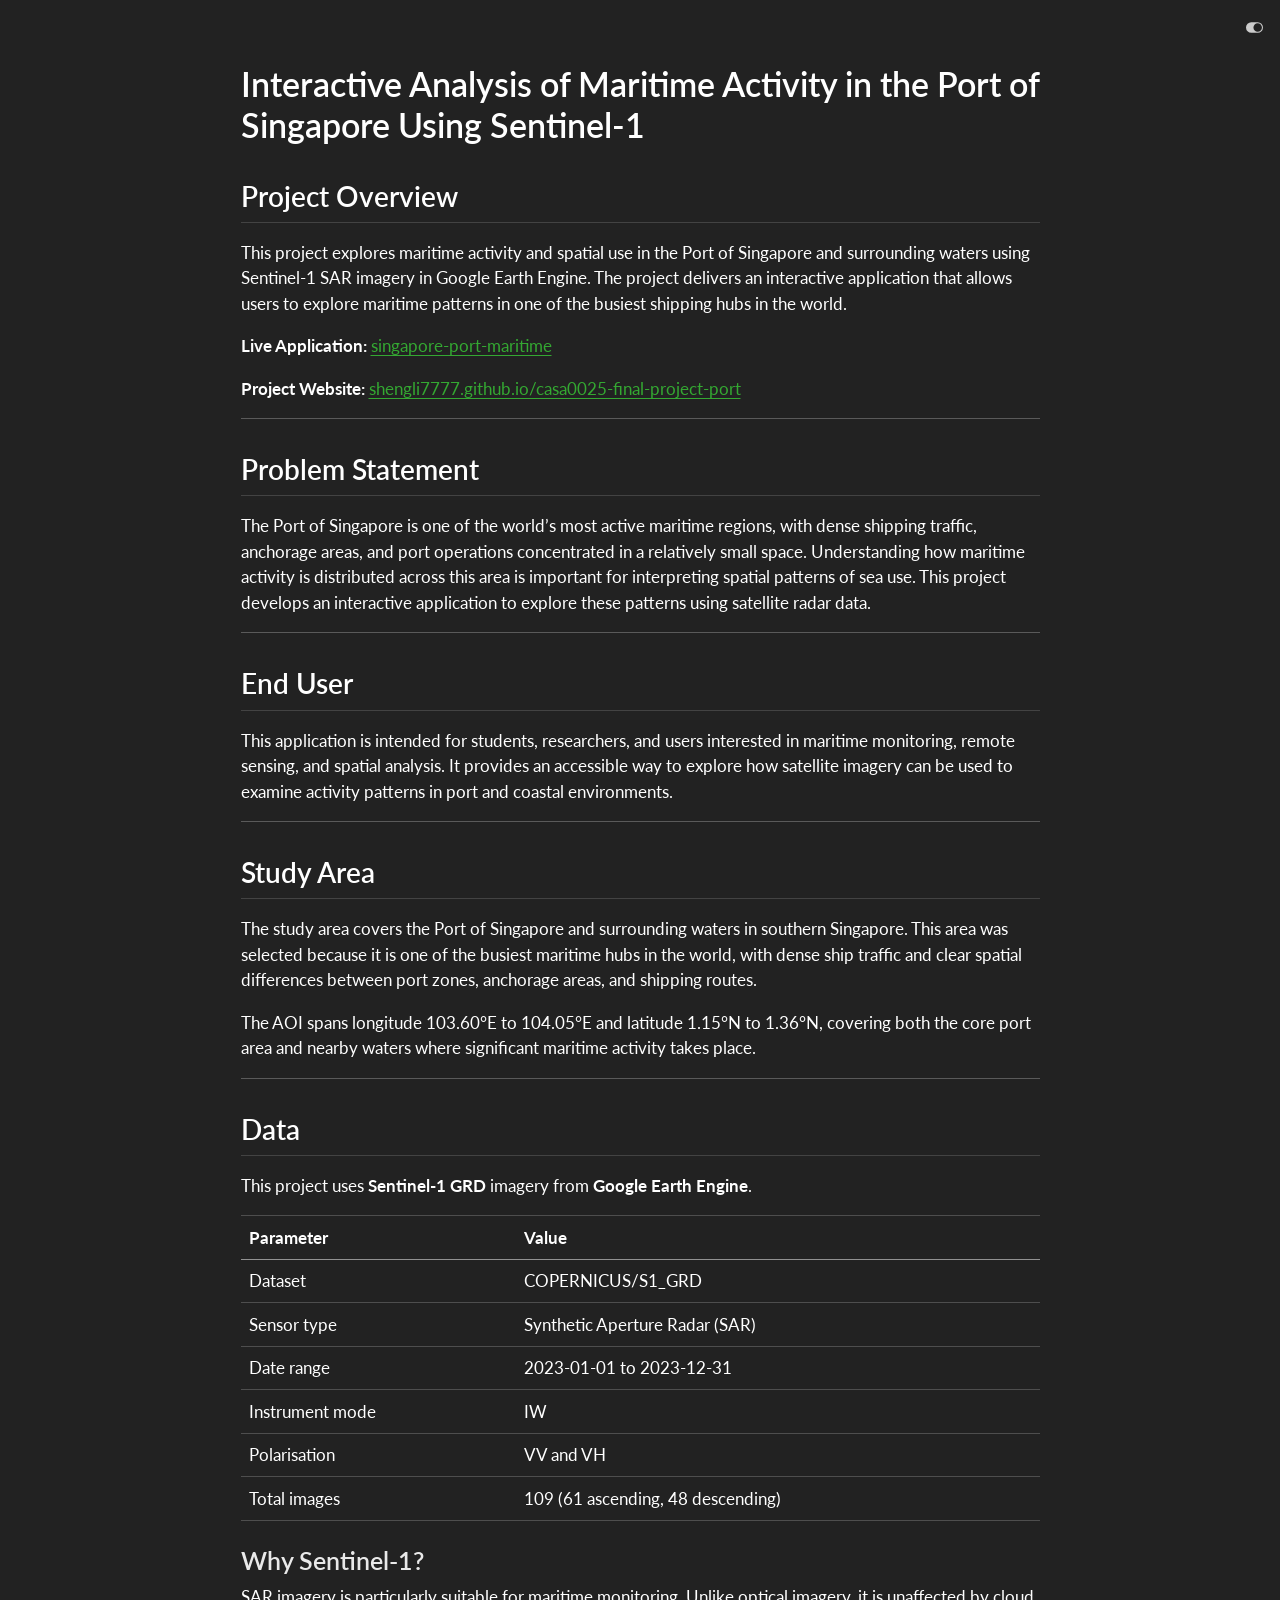
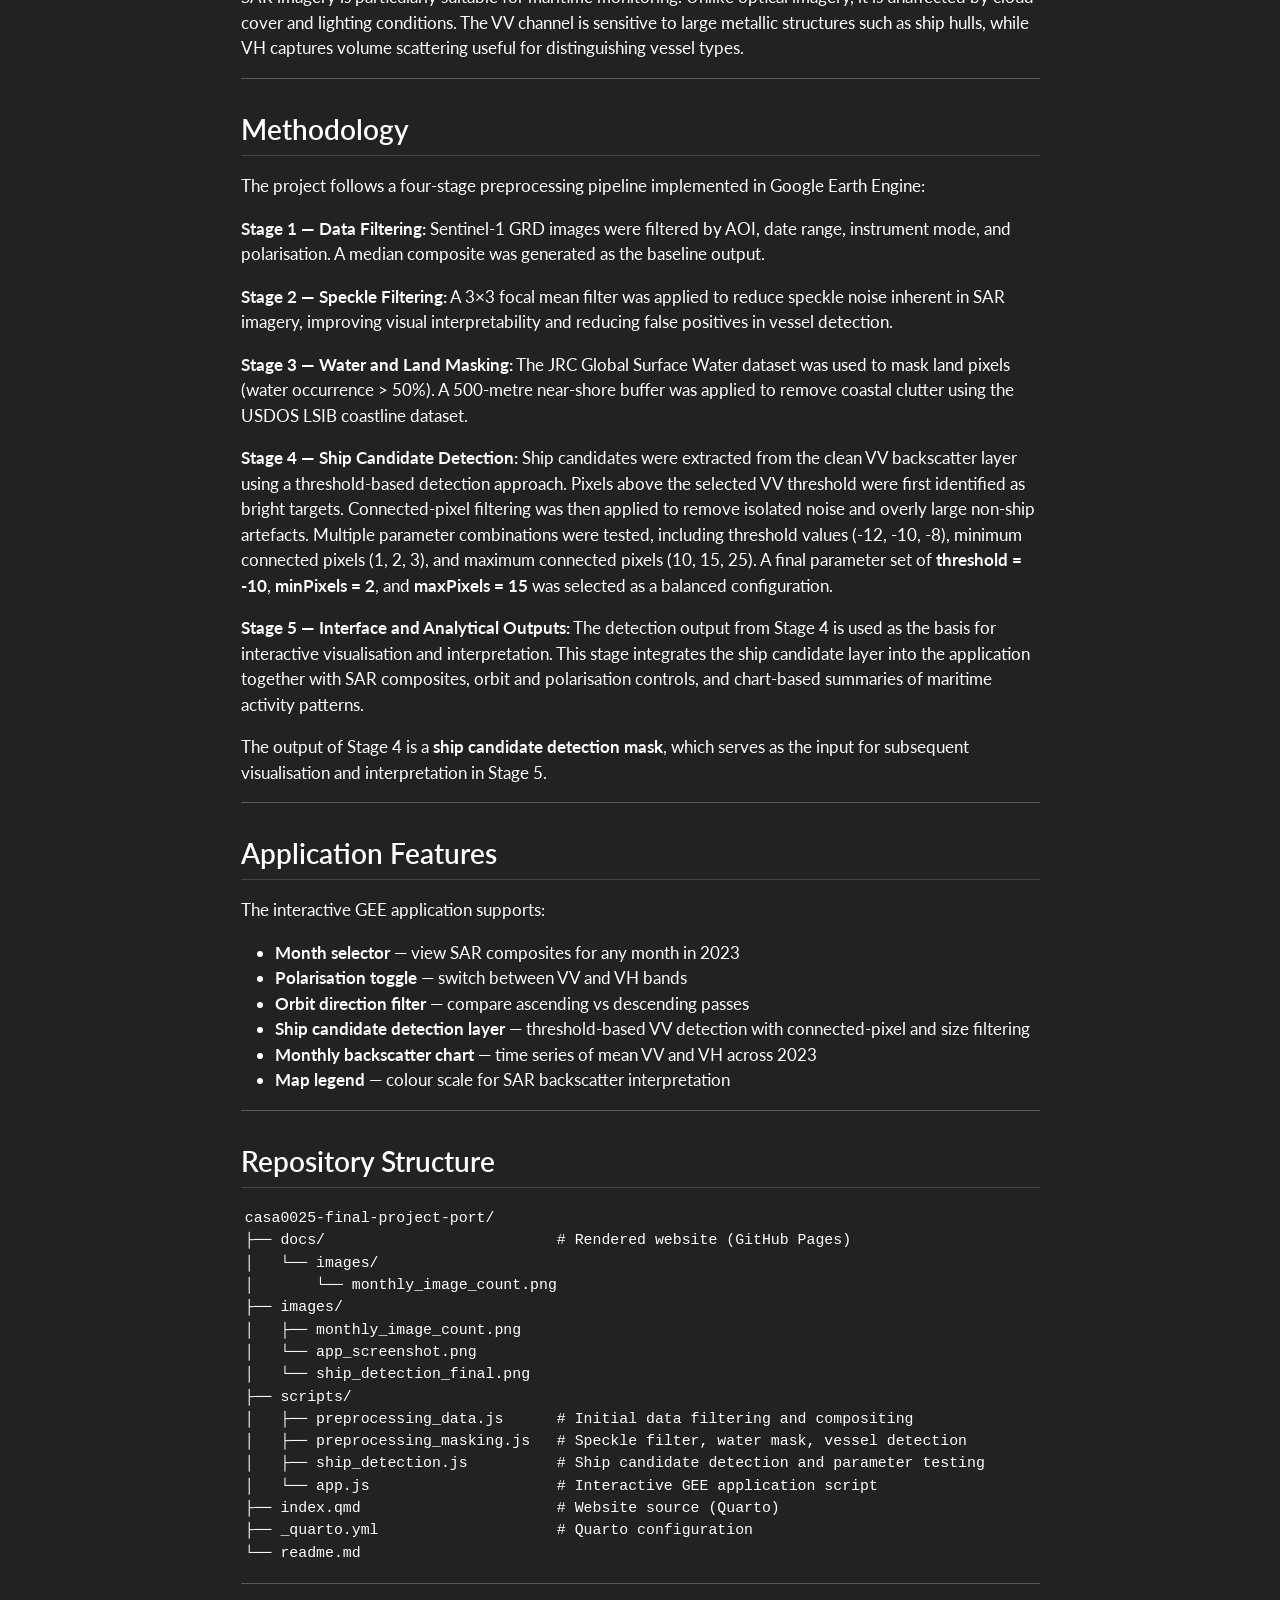
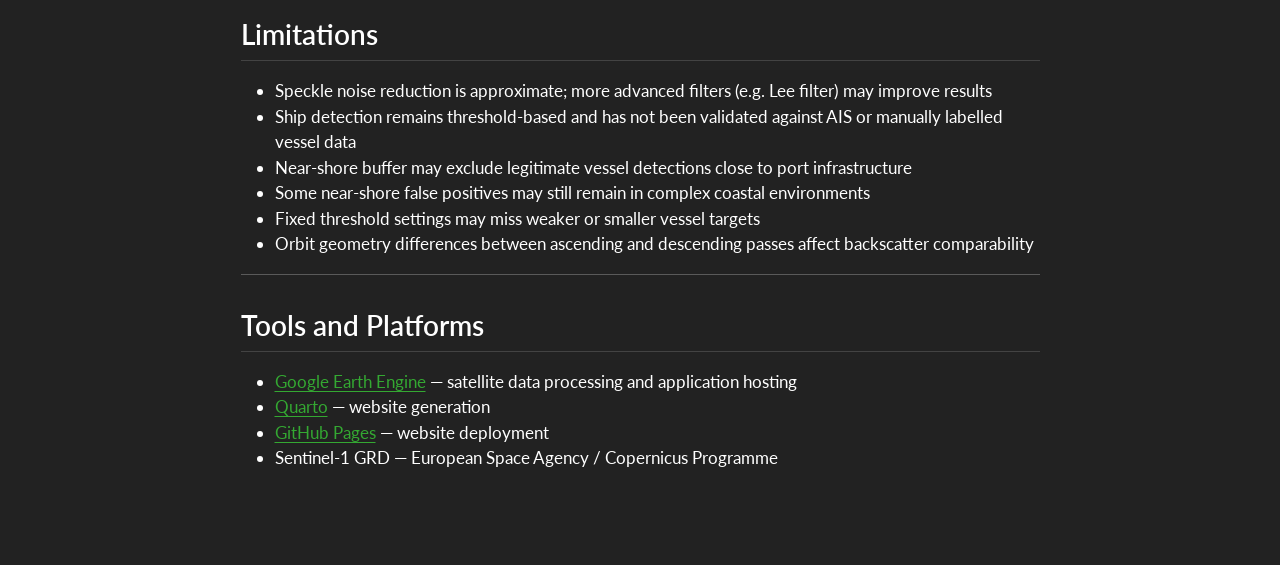
==== commit b3cc3d13: "Update ship detection module and render website" ====
--- a/docs/readme.html
+++ b/docs/readme.html
@@ -2,13 +2,16 @@
 <html xmlns="http://www.w3.org/1999/xhtml" lang="en" xml:lang="en"><head>
 
 <meta charset="utf-8">
-<meta name="generator" content="quarto-1.7.32">
+<meta name="generator" content="quarto-1.9.37">
 
 <meta name="viewport" content="width=device-width, initial-scale=1.0, user-scalable=yes">
 
 
 <title>readme</title>
 <style>
+/* Default styles provided by pandoc.
+** See https://pandoc.org/MANUAL.html#variables-for-html for config info.
+*/
 code{white-space: pre-wrap;}
 span.smallcaps{font-variant: small-caps;}
 div.columns{display: flex; gap: min(4vw, 1.5em);}
@@ -35,12 +38,12 @@
 <script src="site_libs/quarto-html/tippy.umd.min.js"></script>
 <script src="site_libs/quarto-html/anchor.min.js"></script>
 <link href="site_libs/quarto-html/tippy.css" rel="stylesheet">
-<link href="site_libs/quarto-html/quarto-syntax-highlighting-9f30c2c2d2429ed22c1cf9f617479b3b.css" rel="stylesheet" class="quarto-color-scheme" id="quarto-text-highlighting-styles">
-<link href="site_libs/quarto-html/quarto-syntax-highlighting-dark-9f30c2c2d2429ed22c1cf9f617479b3b.css" rel="stylesheet" class="quarto-color-scheme quarto-color-alternate" id="quarto-text-highlighting-styles">
+<link href="site_libs/quarto-html/quarto-syntax-highlighting-e19f81c97bc45f6835df6be9cce9fdc9.css" rel="stylesheet" class="quarto-color-scheme" id="quarto-text-highlighting-styles">
+<link href="site_libs/quarto-html/quarto-syntax-highlighting-dark-e19f81c97bc45f6835df6be9cce9fdc9.css" rel="stylesheet" class="quarto-color-scheme quarto-color-alternate" id="quarto-text-highlighting-styles">
 <script src="site_libs/bootstrap/bootstrap.min.js"></script>
 <link href="site_libs/bootstrap/bootstrap-icons.css" rel="stylesheet">
-<link href="site_libs/bootstrap/bootstrap-7026a1002ff3d6519a94cc5e6fbb9ee0.min.css" rel="stylesheet" append-hash="true" class="quarto-color-scheme" id="quarto-bootstrap" data-mode="light">
-<link href="site_libs/bootstrap/bootstrap-dark-e05ccfec0bb336031d76a8ac60be18fc.min.css" rel="stylesheet" append-hash="true" class="quarto-color-scheme quarto-color-alternate" id="quarto-bootstrap" data-mode="dark">
+<link href="site_libs/bootstrap/bootstrap-deb901b02078fb902c6e1ae515dd94cd.min.css" rel="stylesheet" append-hash="true" class="quarto-color-scheme" id="quarto-bootstrap" data-mode="light">
+<link href="site_libs/bootstrap/bootstrap-dark-165756a7da4f6a4eff214c1ae5448f53.min.css" rel="stylesheet" append-hash="true" class="quarto-color-scheme quarto-color-alternate" id="quarto-bootstrap" data-mode="dark">
 <script id="quarto-search-options" type="application/json">{
   "location": "sidebar",
   "copy-button": false,
@@ -321,8 +324,9 @@
 <p><strong>Stage 1 — Data Filtering:</strong> Sentinel-1 GRD images were filtered by AOI, date range, instrument mode, and polarisation. A median composite was generated as the baseline output.</p>
 <p><strong>Stage 2 — Speckle Filtering:</strong> A 3×3 focal mean filter was applied to reduce speckle noise inherent in SAR imagery, improving visual interpretability and reducing false positives in vessel detection.</p>
 <p><strong>Stage 3 — Water and Land Masking:</strong> The JRC Global Surface Water dataset was used to mask land pixels (water occurrence &gt; 50%). A 500-metre near-shore buffer was applied to remove coastal clutter using the USDOS LSIB coastline dataset.</p>
-<p><strong>Stage 4 — Vessel Detection:</strong> A threshold of VV &gt; −10 dB was applied to the clean preprocessed layer to identify high-backscatter pixels as approximate vessel detections.</p>
-<p>Three preprocessing configurations (Raw / Speckle filtered only / Full pipeline) were compared to evaluate the effect of each step.</p>
+<p><strong>Stage 4 — Ship Candidate Detection:</strong> Ship candidates were extracted from the clean VV backscatter layer using a threshold-based detection approach. Pixels above the selected VV threshold were first identified as bright targets. Connected-pixel filtering was then applied to remove isolated noise and overly large non-ship artefacts. Multiple parameter combinations were tested, including threshold values (-12, -10, -8), minimum connected pixels (1, 2, 3), and maximum connected pixels (10, 15, 25). A final parameter set of <strong>threshold = -10</strong>, <strong>minPixels = 2</strong>, and <strong>maxPixels = 15</strong> was selected as a balanced configuration.</p>
+<p><strong>Stage 5 — Interface and Analytical Outputs:</strong> The detection output from Stage 4 is used as the basis for interactive visualisation and interpretation. This stage integrates the ship candidate layer into the application together with SAR composites, orbit and polarisation controls, and chart-based summaries of maritime activity patterns.</p>
+<p>The output of Stage 4 is a <strong>ship candidate detection mask</strong>, which serves as the input for subsequent visualisation and interpretation in Stage 5.</p>
 <hr>
 </section>
 <section id="application-features" class="level2">
@@ -332,7 +336,7 @@
 <li><strong>Month selector</strong> — view SAR composites for any month in 2023</li>
 <li><strong>Polarisation toggle</strong> — switch between VV and VH bands</li>
 <li><strong>Orbit direction filter</strong> — compare ascending vs descending passes</li>
-<li><strong>Vessel detection layer</strong> — orange highlights for VV &gt; −10 dB targets</li>
+<li><strong>Ship candidate detection layer</strong> — threshold-based VV detection with connected-pixel and size filtering</li>
 <li><strong>Monthly backscatter chart</strong> — time series of mean VV and VH across 2023</li>
 <li><strong>Map legend</strong> — colour scale for SAR backscatter interpretation</li>
 </ul>
@@ -347,9 +351,11 @@
 ├── images/
 │   ├── monthly_image_count.png
 │   └── app_screenshot.png
+│   └── ship_detection_final.png
 ├── scripts/
 │   ├── preprocessing_data.js      # Initial data filtering and compositing
 │   ├── preprocessing_masking.js   # Speckle filter, water mask, vessel detection
+│   ├── ship_detection.js          # Ship candidate detection and parameter testing
 │   └── app.js                     # Interactive GEE application script
 ├── index.qmd                      # Website source (Quarto)
 ├── _quarto.yml                    # Quarto configuration
@@ -360,8 +366,10 @@
 <h2 class="anchored" data-anchor-id="limitations">Limitations</h2>
 <ul>
 <li>Speckle noise reduction is approximate; more advanced filters (e.g.&nbsp;Lee filter) may improve results</li>
-<li>Vessel detection is threshold-based and not validated against AIS data</li>
+<li>Ship detection remains threshold-based and has not been validated against AIS or manually labelled vessel data</li>
 <li>Near-shore buffer may exclude legitimate vessel detections close to port infrastructure</li>
+<li>Some near-shore false positives may still remain in complex coastal environments</li>
+<li>Fixed threshold settings may miss weaker or smaller vessel targets</li>
 <li>Orbit geometry differences between ascending and descending passes affect backscatter comparability</li>
 </ul>
 <hr>
@@ -444,13 +452,14 @@
       e.clearSelection();
     }
     const getTextToCopy = function(trigger) {
-        const codeEl = trigger.previousElementSibling.cloneNode(true);
-        for (const childEl of codeEl.children) {
-          if (isCodeAnnotation(childEl)) {
-            childEl.remove();
-          }
-        }
-        return codeEl.innerText;
+      const outerScaffold = trigger.parentElement.cloneNode(true);
+      const codeEl = outerScaffold.querySelector('code');
+      for (const childEl of codeEl.children) {
+        if (isCodeAnnotation(childEl)) {
+          childEl.remove();
+        }
+      }
+      return codeEl.innerText;
     }
     const clipboard = new window.ClipboardJS('.code-copy-button:not([data-in-quarto-modal])', {
       text: getTextToCopy
--- a/docs/site_libs/quarto-html/quarto-syntax-highlighting-e19f81c97bc45f6835df6be9cce9fdc9.css
+++ b/docs/site_libs/quarto-html/quarto-syntax-highlighting-e19f81c97bc45f6835df6be9cce9fdc9.css
@@ -0,0 +1,211 @@
+/* quarto syntax highlight colors */
+:root {
+  --quarto-hl-al-color: #ff5555;
+  --quarto-hl-an-color: #75715e;
+  --quarto-hl-at-color: #f92672;
+  --quarto-hl-bn-color: #ae81ff;
+  --quarto-hl-bu-color: #66D9EF;
+  --quarto-hl-ch-color: #e6db74;
+  --quarto-hl-co-color: #75715e;
+  --quarto-hl-cv-color: #75715e;
+  --quarto-hl-cn-color: #ae81ff;
+  --quarto-hl-cf-color: #f92672;
+  --quarto-hl-dt-color: #66d9ef;
+  --quarto-hl-dv-color: #ae81ff;
+  --quarto-hl-do-color: #75715e;
+  --quarto-hl-er-color: #ff5555;
+  --quarto-hl-ex-color: #a6e22e;
+  --quarto-hl-fl-color: #ae81ff;
+  --quarto-hl-fu-color: #a6e22e;
+  --quarto-hl-im-color: #f92672;
+  --quarto-hl-in-color: #f1fa8c;
+  --quarto-hl-kw-color: #f92672;
+  --quarto-hl-op-color: #f8f8f2;
+  --quarto-hl-pp-color: #f92672;
+  --quarto-hl-re-color: #75715e;
+  --quarto-hl-sc-color: #ae81ff;
+  --quarto-hl-ss-color: #e6db74;
+  --quarto-hl-st-color: #e6db74;
+  --quarto-hl-va-color: #f8f8f2;
+  --quarto-hl-vs-color: #e6db74;
+  --quarto-hl-wa-color: #ff5555;
+}
+
+/* other quarto variables */
+:root {
+  --quarto-font-monospace: SFMono-Regular, Menlo, Monaco, Consolas, "Liberation Mono", "Courier New", monospace;
+}
+
+/* syntax highlight based on Pandoc's rules */
+pre > code.sourceCode > span {
+  color: #f8f8f2;
+}
+
+code.sourceCode > span {
+  color: #f8f8f2;
+}
+
+div.sourceCode,
+div.sourceCode pre.sourceCode {
+  color: #f8f8f2;
+}
+
+/* Normal */
+code span {
+  color: #f8f8f2;
+}
+
+/* Alert */
+code span.al {
+  font-weight: bold;
+  color: #ff5555;
+}
+
+/* Annotation */
+code span.an {
+  color: #75715e;
+}
+
+/* Attribute */
+code span.at {
+  color: #f92672;
+}
+
+/* BaseN */
+code span.bn {
+  color: #ae81ff;
+}
+
+/* BuiltIn */
+code span.bu {
+  color: #66D9EF;
+}
+
+/* ControlFlow */
+code span.cf {
+  color: #f92672;
+}
+
+/* Char */
+code span.ch {
+  color: #e6db74;
+}
+
+/* Constant */
+code span.cn {
+  color: #ae81ff;
+}
+
+/* Comment */
+code span.co {
+  color: #75715e;
+}
+
+/* CommentVar */
+code span.cv {
+  color: #75715e;
+}
+
+/* Documentation */
+code span.do {
+  color: #75715e;
+}
+
+/* DataType */
+code span.dt {
+  font-style: italic;
+  color: #66d9ef;
+}
+
+/* DecVal */
+code span.dv {
+  color: #ae81ff;
+}
+
+/* Error */
+code span.er {
+  color: #ff5555;
+  text-decoration: underline;
+}
+
+/* Extension */
+code span.ex {
+  font-weight: bold;
+  color: #a6e22e;
+}
+
+/* Float */
+code span.fl {
+  color: #ae81ff;
+}
+
+/* Function */
+code span.fu {
+  color: #a6e22e;
+}
+
+/* Import */
+code span.im {
+  color: #f92672;
+}
+
+/* Information */
+code span.in {
+  color: #f1fa8c;
+}
+
+/* Keyword */
+code span.kw {
+  color: #f92672;
+}
+
+/* Operator */
+code span.op {
+  color: #f8f8f2;
+}
+
+/* Preprocessor */
+code span.pp {
+  color: #f92672;
+}
+
+/* RegionMarker */
+code span.re {
+  color: #75715e;
+}
+
+/* SpecialChar */
+code span.sc {
+  color: #ae81ff;
+}
+
+/* SpecialString */
+code span.ss {
+  color: #e6db74;
+}
+
+/* String */
+code span.st {
+  color: #e6db74;
+}
+
+/* Variable */
+code span.va {
+  color: #f8f8f2;
+}
+
+/* VerbatimString */
+code span.vs {
+  color: #e6db74;
+}
+
+/* Warning */
+code span.wa {
+  color: #ff5555;
+}
+
+.prevent-inlining {
+  content: "</";
+}
+
+/*# sourceMappingURL=1d37cd794c91e4a768d7c48ee7cb346f.css.map */
--- a/docs/site_libs/quarto-html/quarto-syntax-highlighting-dark-e19f81c97bc45f6835df6be9cce9fdc9.css
+++ b/docs/site_libs/quarto-html/quarto-syntax-highlighting-dark-e19f81c97bc45f6835df6be9cce9fdc9.css
@@ -0,0 +1,211 @@
+/* quarto syntax highlight colors */
+:root {
+  --quarto-hl-al-color: #ff5555;
+  --quarto-hl-an-color: #75715e;
+  --quarto-hl-at-color: #f92672;
+  --quarto-hl-bn-color: #ae81ff;
+  --quarto-hl-bu-color: #66D9EF;
+  --quarto-hl-ch-color: #e6db74;
+  --quarto-hl-co-color: #75715e;
+  --quarto-hl-cv-color: #75715e;
+  --quarto-hl-cn-color: #ae81ff;
+  --quarto-hl-cf-color: #f92672;
+  --quarto-hl-dt-color: #66d9ef;
+  --quarto-hl-dv-color: #ae81ff;
+  --quarto-hl-do-color: #75715e;
+  --quarto-hl-er-color: #ff5555;
+  --quarto-hl-ex-color: #a6e22e;
+  --quarto-hl-fl-color: #ae81ff;
+  --quarto-hl-fu-color: #a6e22e;
+  --quarto-hl-im-color: #f92672;
+  --quarto-hl-in-color: #f1fa8c;
+  --quarto-hl-kw-color: #f92672;
+  --quarto-hl-op-color: #f8f8f2;
+  --quarto-hl-pp-color: #f92672;
+  --quarto-hl-re-color: #75715e;
+  --quarto-hl-sc-color: #ae81ff;
+  --quarto-hl-ss-color: #e6db74;
+  --quarto-hl-st-color: #e6db74;
+  --quarto-hl-va-color: #f8f8f2;
+  --quarto-hl-vs-color: #e6db74;
+  --quarto-hl-wa-color: #ff5555;
+}
+
+/* other quarto variables */
+:root {
+  --quarto-font-monospace: SFMono-Regular, Menlo, Monaco, Consolas, "Liberation Mono", "Courier New", monospace;
+}
+
+/* syntax highlight based on Pandoc's rules */
+pre > code.sourceCode > span {
+  color: #f8f8f2;
+}
+
+code.sourceCode > span {
+  color: #f8f8f2;
+}
+
+div.sourceCode,
+div.sourceCode pre.sourceCode {
+  color: #f8f8f2;
+}
+
+/* Normal */
+code span {
+  color: #f8f8f2;
+}
+
+/* Alert */
+code span.al {
+  font-weight: bold;
+  color: #ff5555;
+}
+
+/* Annotation */
+code span.an {
+  color: #75715e;
+}
+
+/* Attribute */
+code span.at {
+  color: #f92672;
+}
+
+/* BaseN */
+code span.bn {
+  color: #ae81ff;
+}
+
+/* BuiltIn */
+code span.bu {
+  color: #66D9EF;
+}
+
+/* ControlFlow */
+code span.cf {
+  color: #f92672;
+}
+
+/* Char */
+code span.ch {
+  color: #e6db74;
+}
+
+/* Constant */
+code span.cn {
+  color: #ae81ff;
+}
+
+/* Comment */
+code span.co {
+  color: #75715e;
+}
+
+/* CommentVar */
+code span.cv {
+  color: #75715e;
+}
+
+/* Documentation */
+code span.do {
+  color: #75715e;
+}
+
+/* DataType */
+code span.dt {
+  font-style: italic;
+  color: #66d9ef;
+}
+
+/* DecVal */
+code span.dv {
+  color: #ae81ff;
+}
+
+/* Error */
+code span.er {
+  color: #ff5555;
+  text-decoration: underline;
+}
+
+/* Extension */
+code span.ex {
+  font-weight: bold;
+  color: #a6e22e;
+}
+
+/* Float */
+code span.fl {
+  color: #ae81ff;
+}
+
+/* Function */
+code span.fu {
+  color: #a6e22e;
+}
+
+/* Import */
+code span.im {
+  color: #f92672;
+}
+
+/* Information */
+code span.in {
+  color: #f1fa8c;
+}
+
+/* Keyword */
+code span.kw {
+  color: #f92672;
+}
+
+/* Operator */
+code span.op {
+  color: #f8f8f2;
+}
+
+/* Preprocessor */
+code span.pp {
+  color: #f92672;
+}
+
+/* RegionMarker */
+code span.re {
+  color: #75715e;
+}
+
+/* SpecialChar */
+code span.sc {
+  color: #ae81ff;
+}
+
+/* SpecialString */
+code span.ss {
+  color: #e6db74;
+}
+
+/* String */
+code span.st {
+  color: #e6db74;
+}
+
+/* Variable */
+code span.va {
+  color: #f8f8f2;
+}
+
+/* VerbatimString */
+code span.vs {
+  color: #e6db74;
+}
+
+/* Warning */
+code span.wa {
+  color: #ff5555;
+}
+
+.prevent-inlining {
+  content: "</";
+}
+
+/*# sourceMappingURL=1d37cd794c91e4a768d7c48ee7cb346f.css.map */
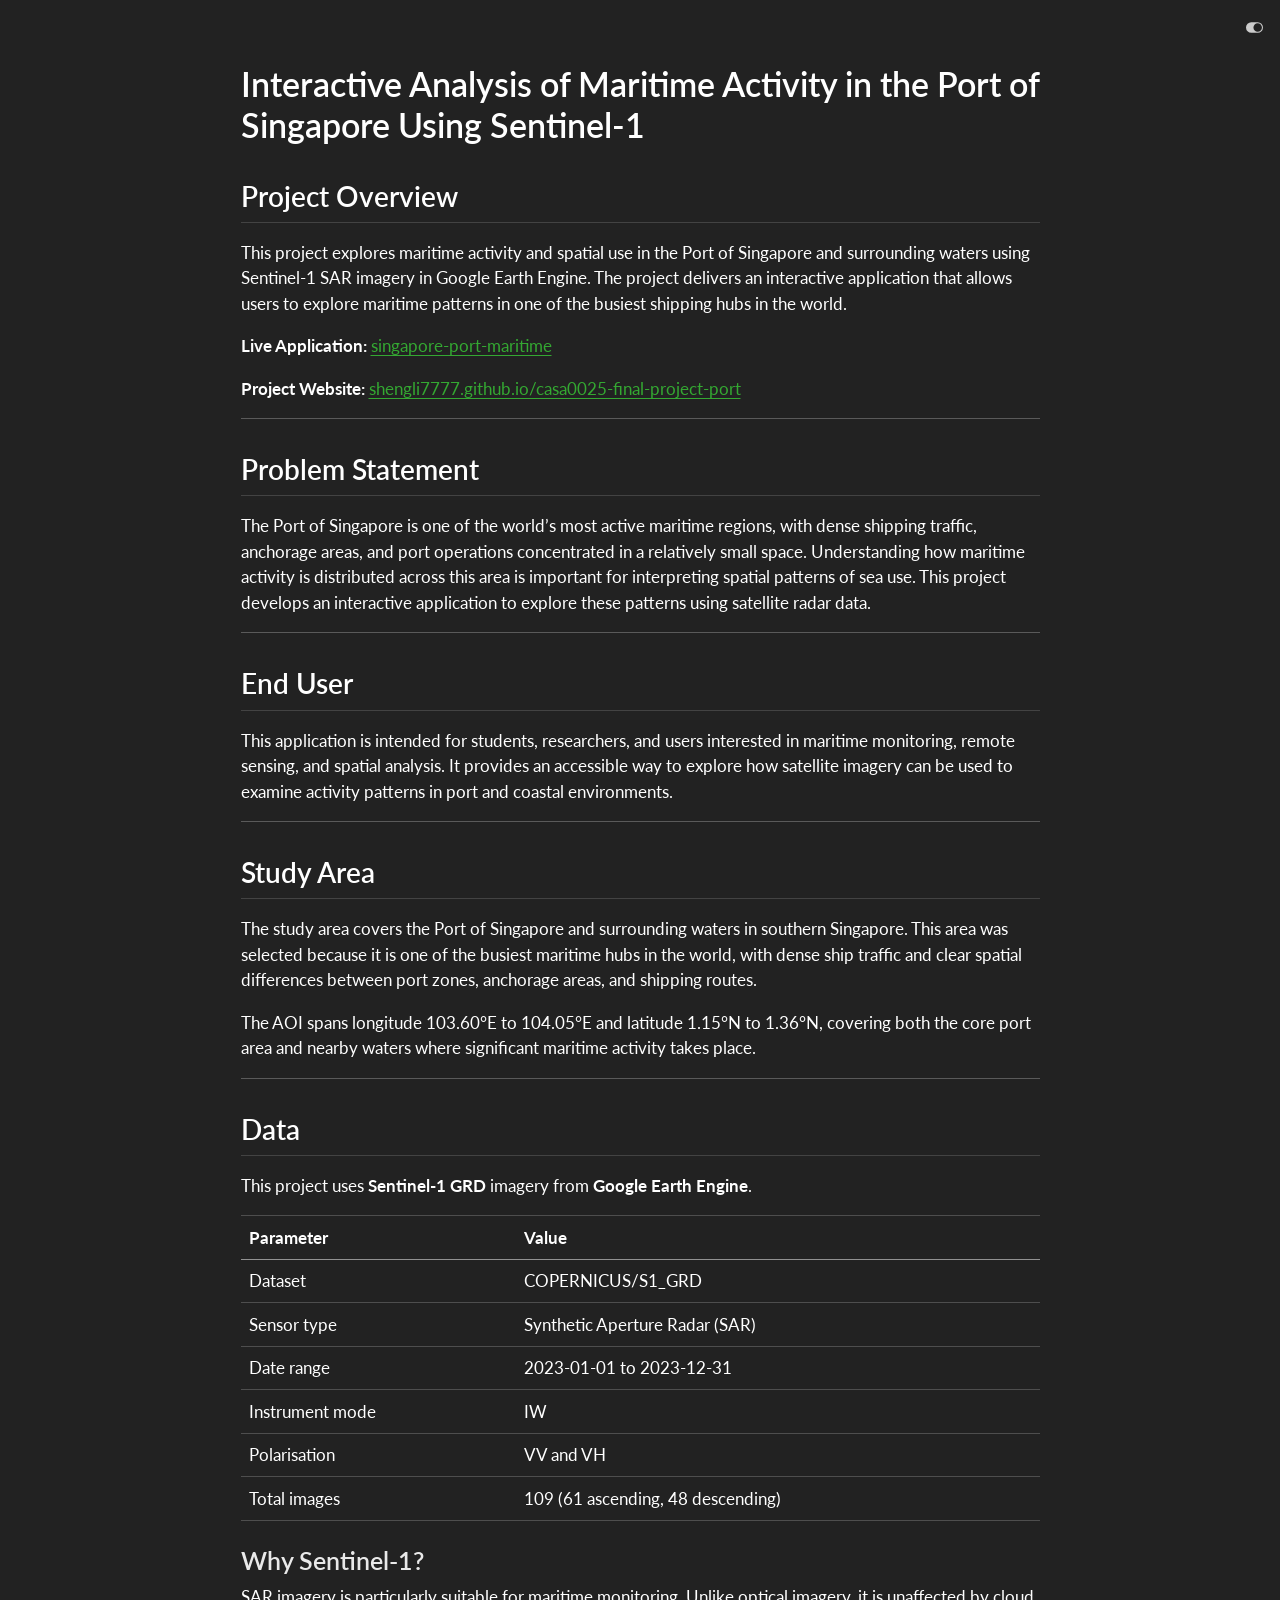
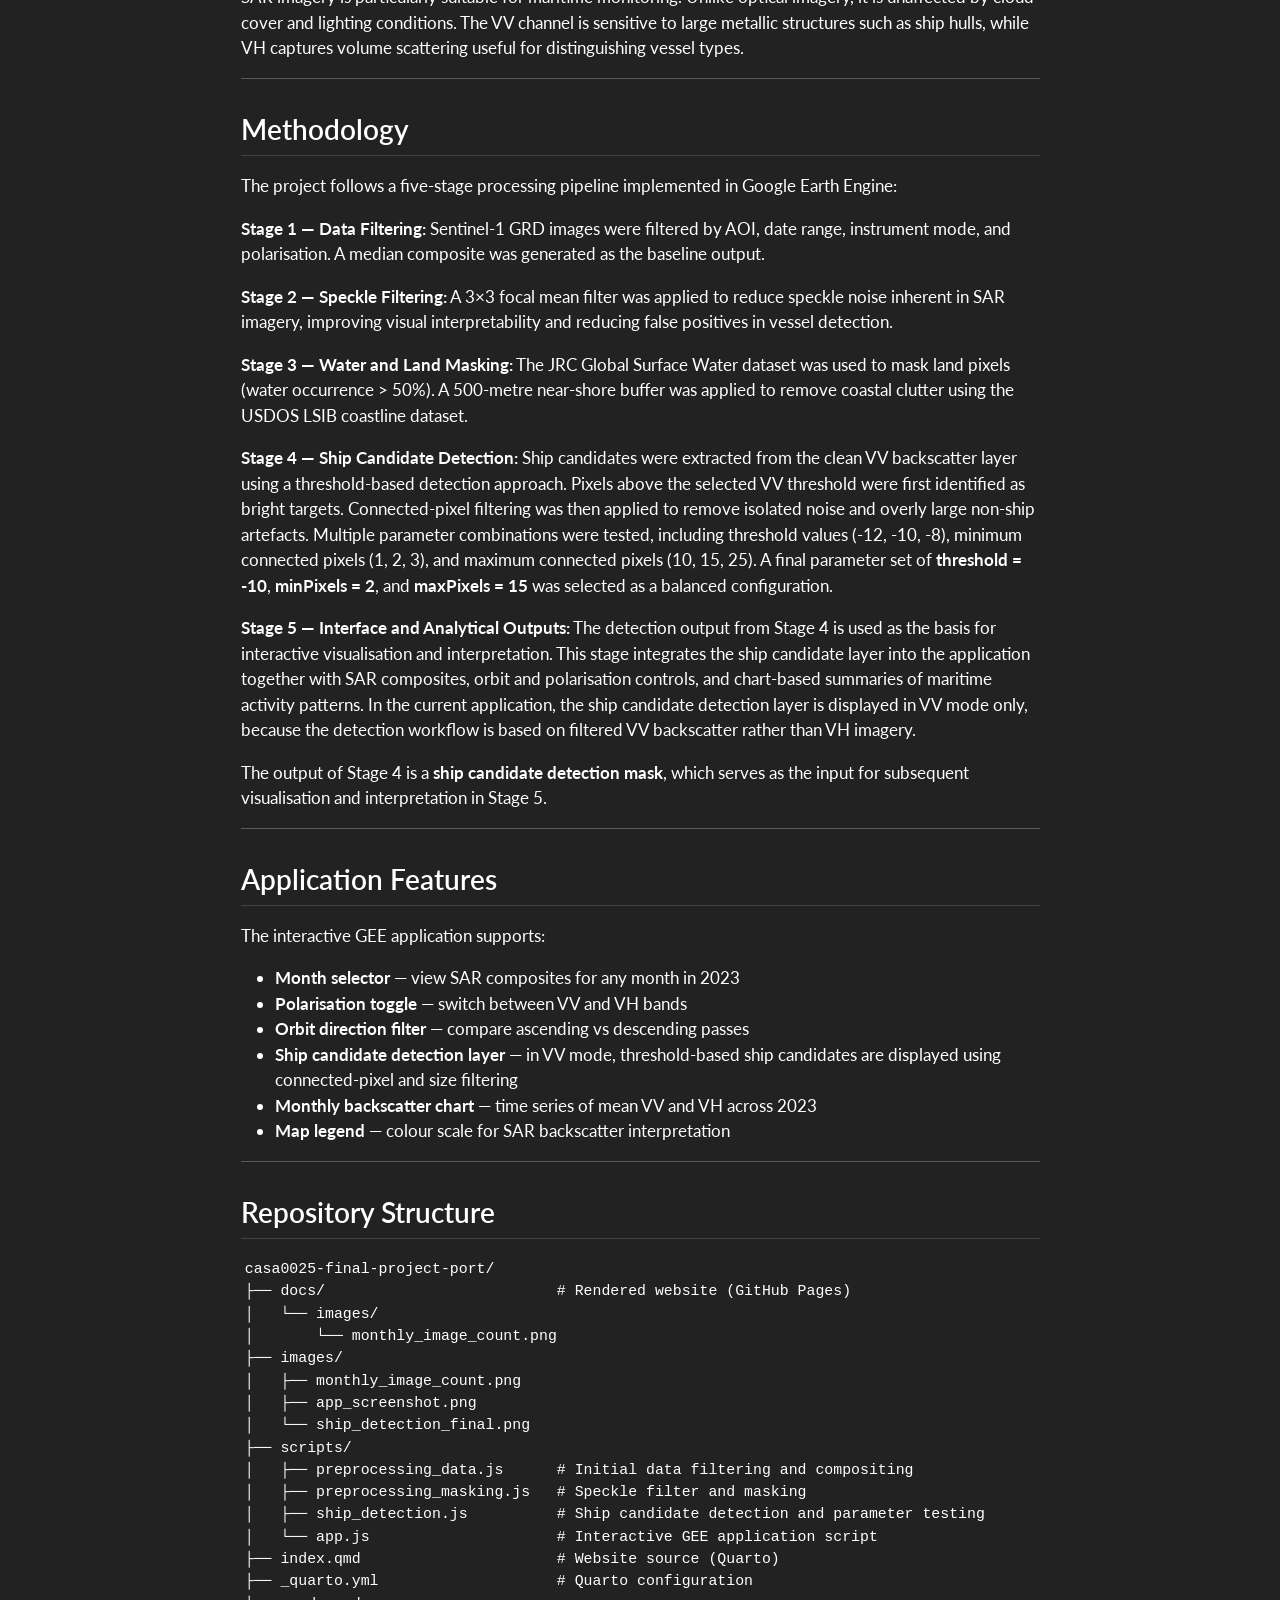
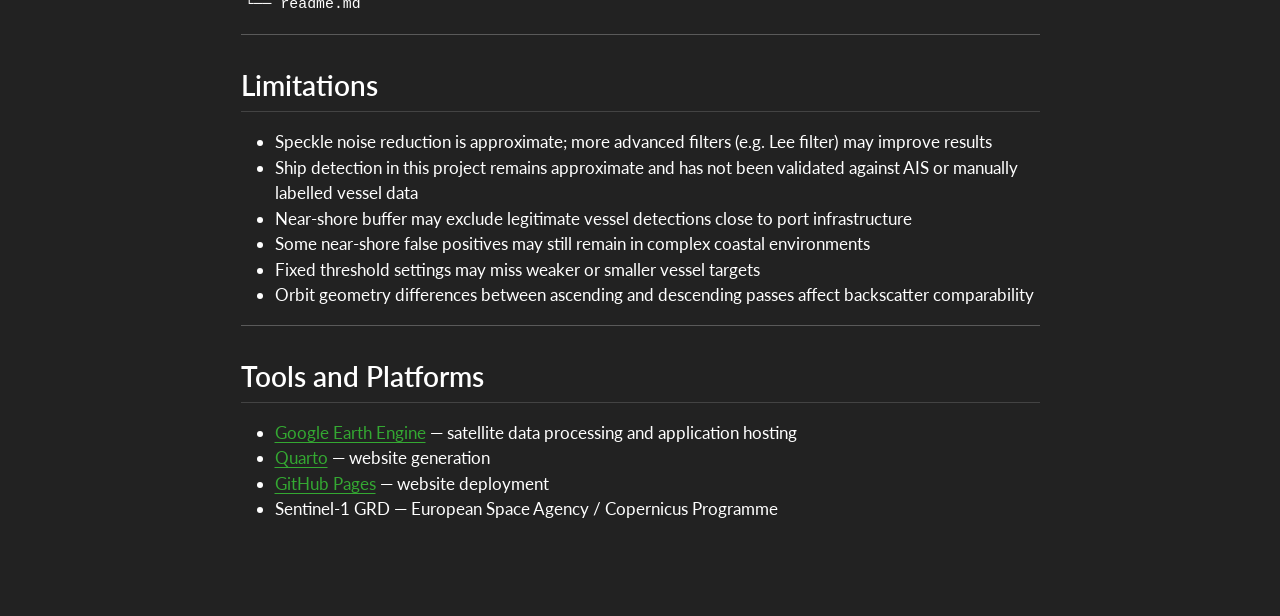
==== commit 5ae404b5: "Update app screenshot and render website" ====
--- a/docs/readme.html
+++ b/docs/readme.html
@@ -320,12 +320,12 @@
 </section>
 <section id="methodology" class="level2">
 <h2 class="anchored" data-anchor-id="methodology">Methodology</h2>
-<p>The project follows a four-stage preprocessing pipeline implemented in Google Earth Engine:</p>
+<p>The project follows a five-stage processing pipeline implemented in Google Earth Engine:</p>
 <p><strong>Stage 1 — Data Filtering:</strong> Sentinel-1 GRD images were filtered by AOI, date range, instrument mode, and polarisation. A median composite was generated as the baseline output.</p>
 <p><strong>Stage 2 — Speckle Filtering:</strong> A 3×3 focal mean filter was applied to reduce speckle noise inherent in SAR imagery, improving visual interpretability and reducing false positives in vessel detection.</p>
 <p><strong>Stage 3 — Water and Land Masking:</strong> The JRC Global Surface Water dataset was used to mask land pixels (water occurrence &gt; 50%). A 500-metre near-shore buffer was applied to remove coastal clutter using the USDOS LSIB coastline dataset.</p>
 <p><strong>Stage 4 — Ship Candidate Detection:</strong> Ship candidates were extracted from the clean VV backscatter layer using a threshold-based detection approach. Pixels above the selected VV threshold were first identified as bright targets. Connected-pixel filtering was then applied to remove isolated noise and overly large non-ship artefacts. Multiple parameter combinations were tested, including threshold values (-12, -10, -8), minimum connected pixels (1, 2, 3), and maximum connected pixels (10, 15, 25). A final parameter set of <strong>threshold = -10</strong>, <strong>minPixels = 2</strong>, and <strong>maxPixels = 15</strong> was selected as a balanced configuration.</p>
-<p><strong>Stage 5 — Interface and Analytical Outputs:</strong> The detection output from Stage 4 is used as the basis for interactive visualisation and interpretation. This stage integrates the ship candidate layer into the application together with SAR composites, orbit and polarisation controls, and chart-based summaries of maritime activity patterns.</p>
+<p><strong>Stage 5 — Interface and Analytical Outputs:</strong> The detection output from Stage 4 is used as the basis for interactive visualisation and interpretation. This stage integrates the ship candidate layer into the application together with SAR composites, orbit and polarisation controls, and chart-based summaries of maritime activity patterns. In the current application, the ship candidate detection layer is displayed in VV mode only, because the detection workflow is based on filtered VV backscatter rather than VH imagery.</p>
 <p>The output of Stage 4 is a <strong>ship candidate detection mask</strong>, which serves as the input for subsequent visualisation and interpretation in Stage 5.</p>
 <hr>
 </section>
@@ -336,7 +336,7 @@
 <li><strong>Month selector</strong> — view SAR composites for any month in 2023</li>
 <li><strong>Polarisation toggle</strong> — switch between VV and VH bands</li>
 <li><strong>Orbit direction filter</strong> — compare ascending vs descending passes</li>
-<li><strong>Ship candidate detection layer</strong> — threshold-based VV detection with connected-pixel and size filtering</li>
+<li><strong>Ship candidate detection layer</strong> — in VV mode, threshold-based ship candidates are displayed using connected-pixel and size filtering</li>
 <li><strong>Monthly backscatter chart</strong> — time series of mean VV and VH across 2023</li>
 <li><strong>Map legend</strong> — colour scale for SAR backscatter interpretation</li>
 </ul>
@@ -350,11 +350,11 @@
 │       └── monthly_image_count.png
 ├── images/
 │   ├── monthly_image_count.png
-│   └── app_screenshot.png
+│   ├── app_screenshot.png
 │   └── ship_detection_final.png
 ├── scripts/
 │   ├── preprocessing_data.js      # Initial data filtering and compositing
-│   ├── preprocessing_masking.js   # Speckle filter, water mask, vessel detection
+│   ├── preprocessing_masking.js   # Speckle filter and masking
 │   ├── ship_detection.js          # Ship candidate detection and parameter testing
 │   └── app.js                     # Interactive GEE application script
 ├── index.qmd                      # Website source (Quarto)
@@ -366,7 +366,7 @@
 <h2 class="anchored" data-anchor-id="limitations">Limitations</h2>
 <ul>
 <li>Speckle noise reduction is approximate; more advanced filters (e.g.&nbsp;Lee filter) may improve results</li>
-<li>Ship detection remains threshold-based and has not been validated against AIS or manually labelled vessel data</li>
+<li>Ship detection in this project remains approximate and has not been validated against AIS or manually labelled vessel data</li>
 <li>Near-shore buffer may exclude legitimate vessel detections close to port infrastructure</li>
 <li>Some near-shore false positives may still remain in complex coastal environments</li>
 <li>Fixed threshold settings may miss weaker or smaller vessel targets</li>
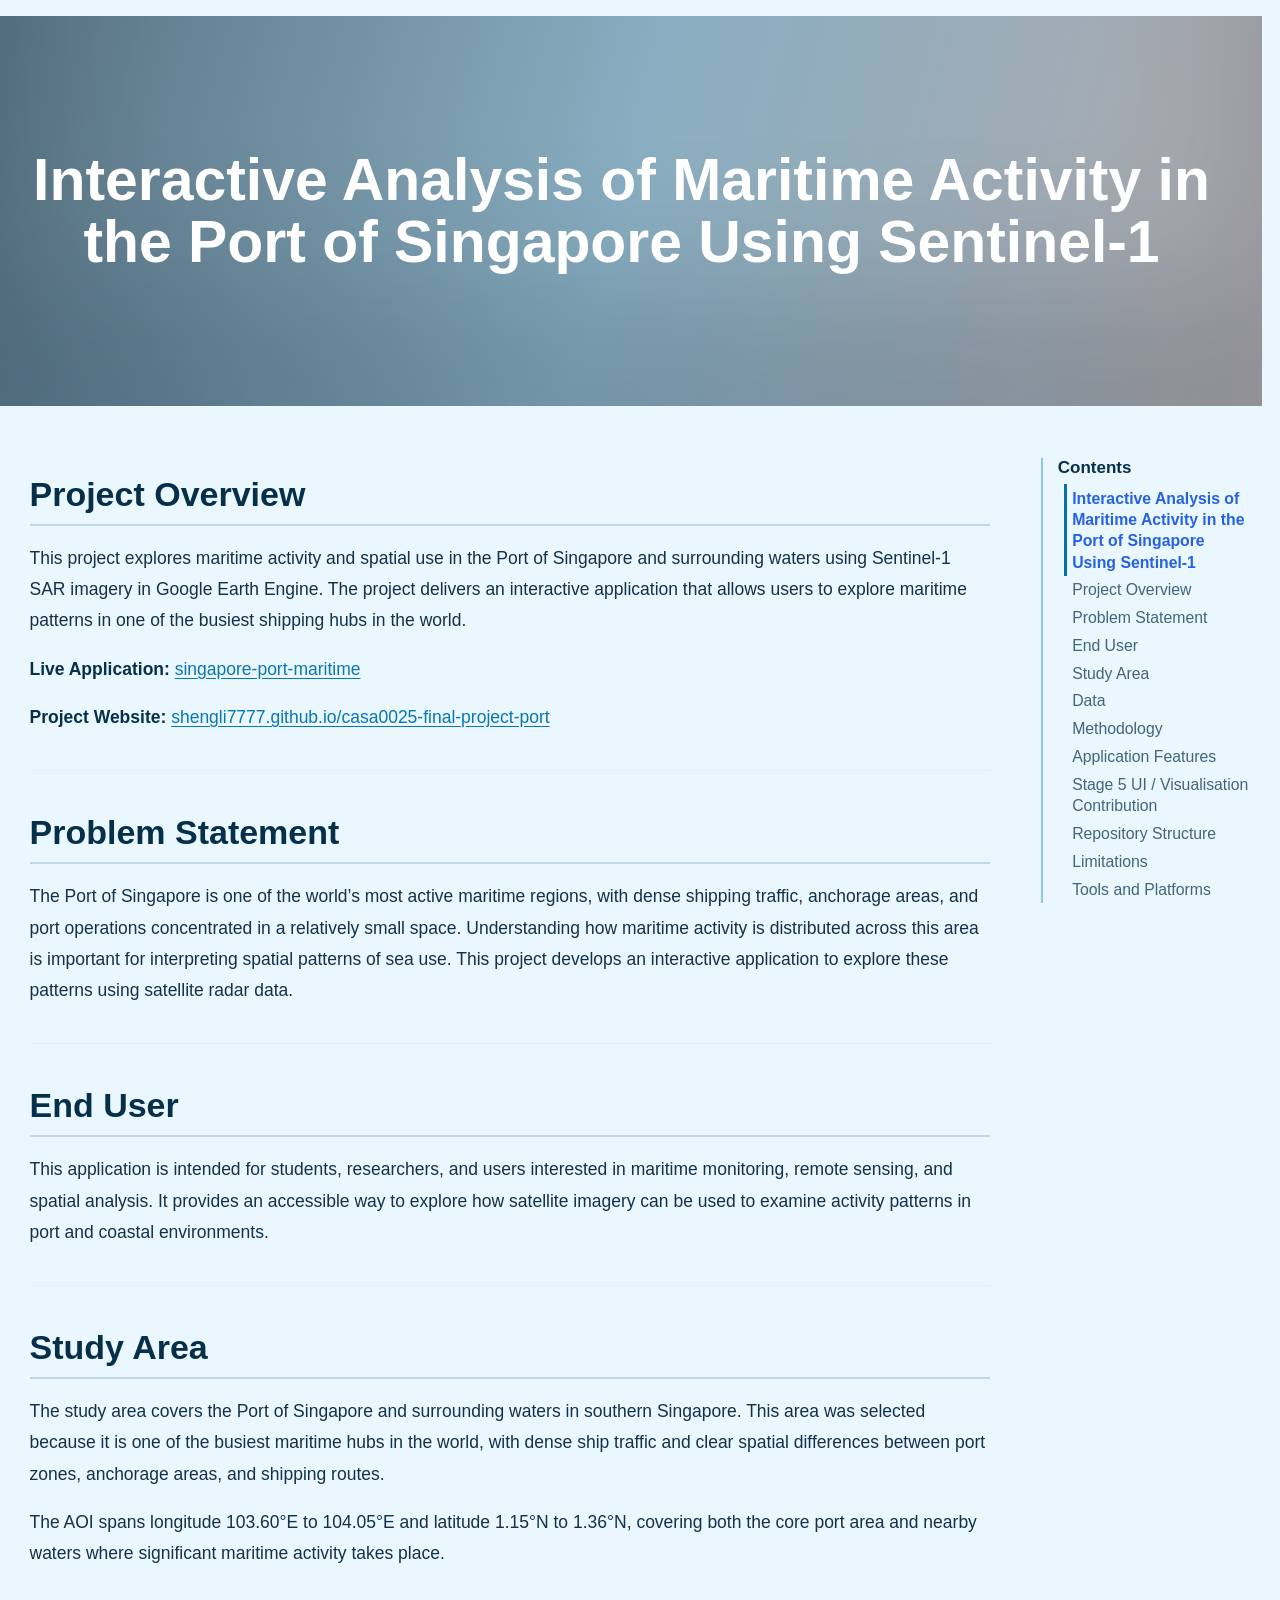
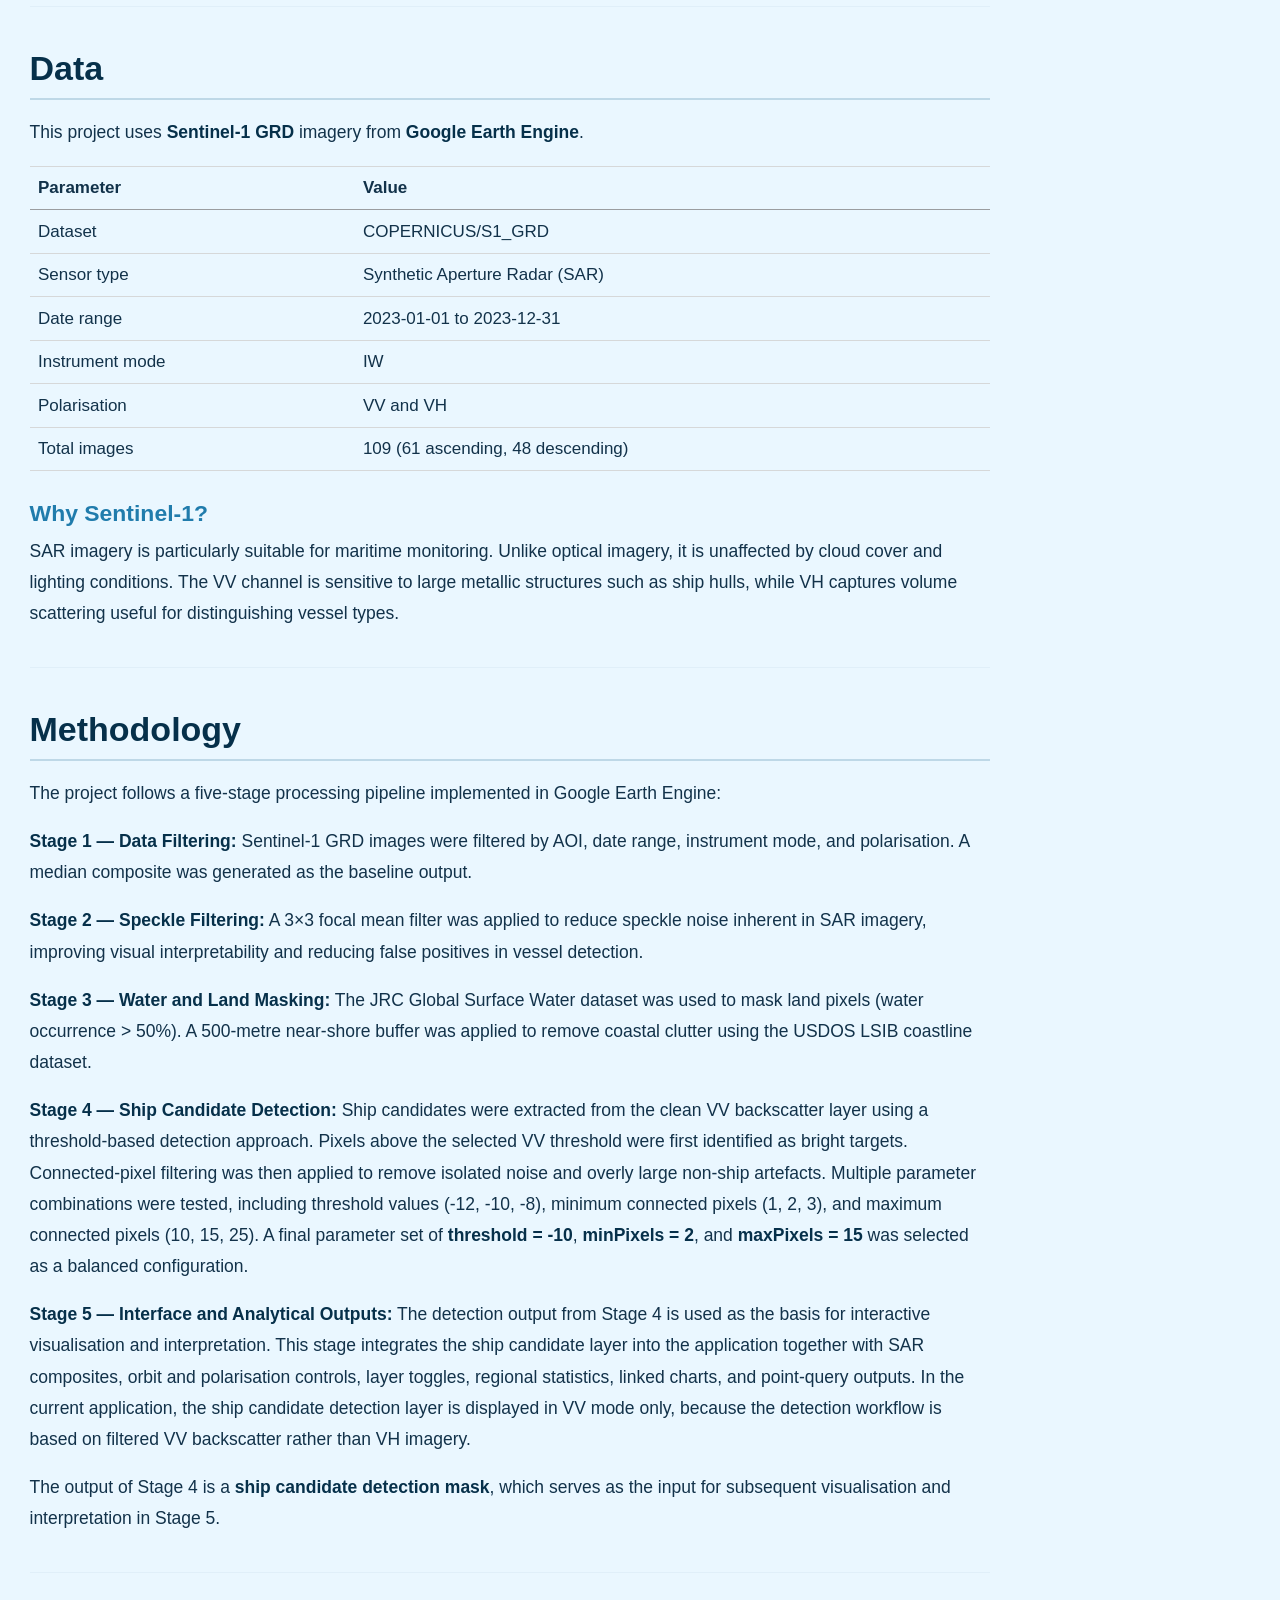
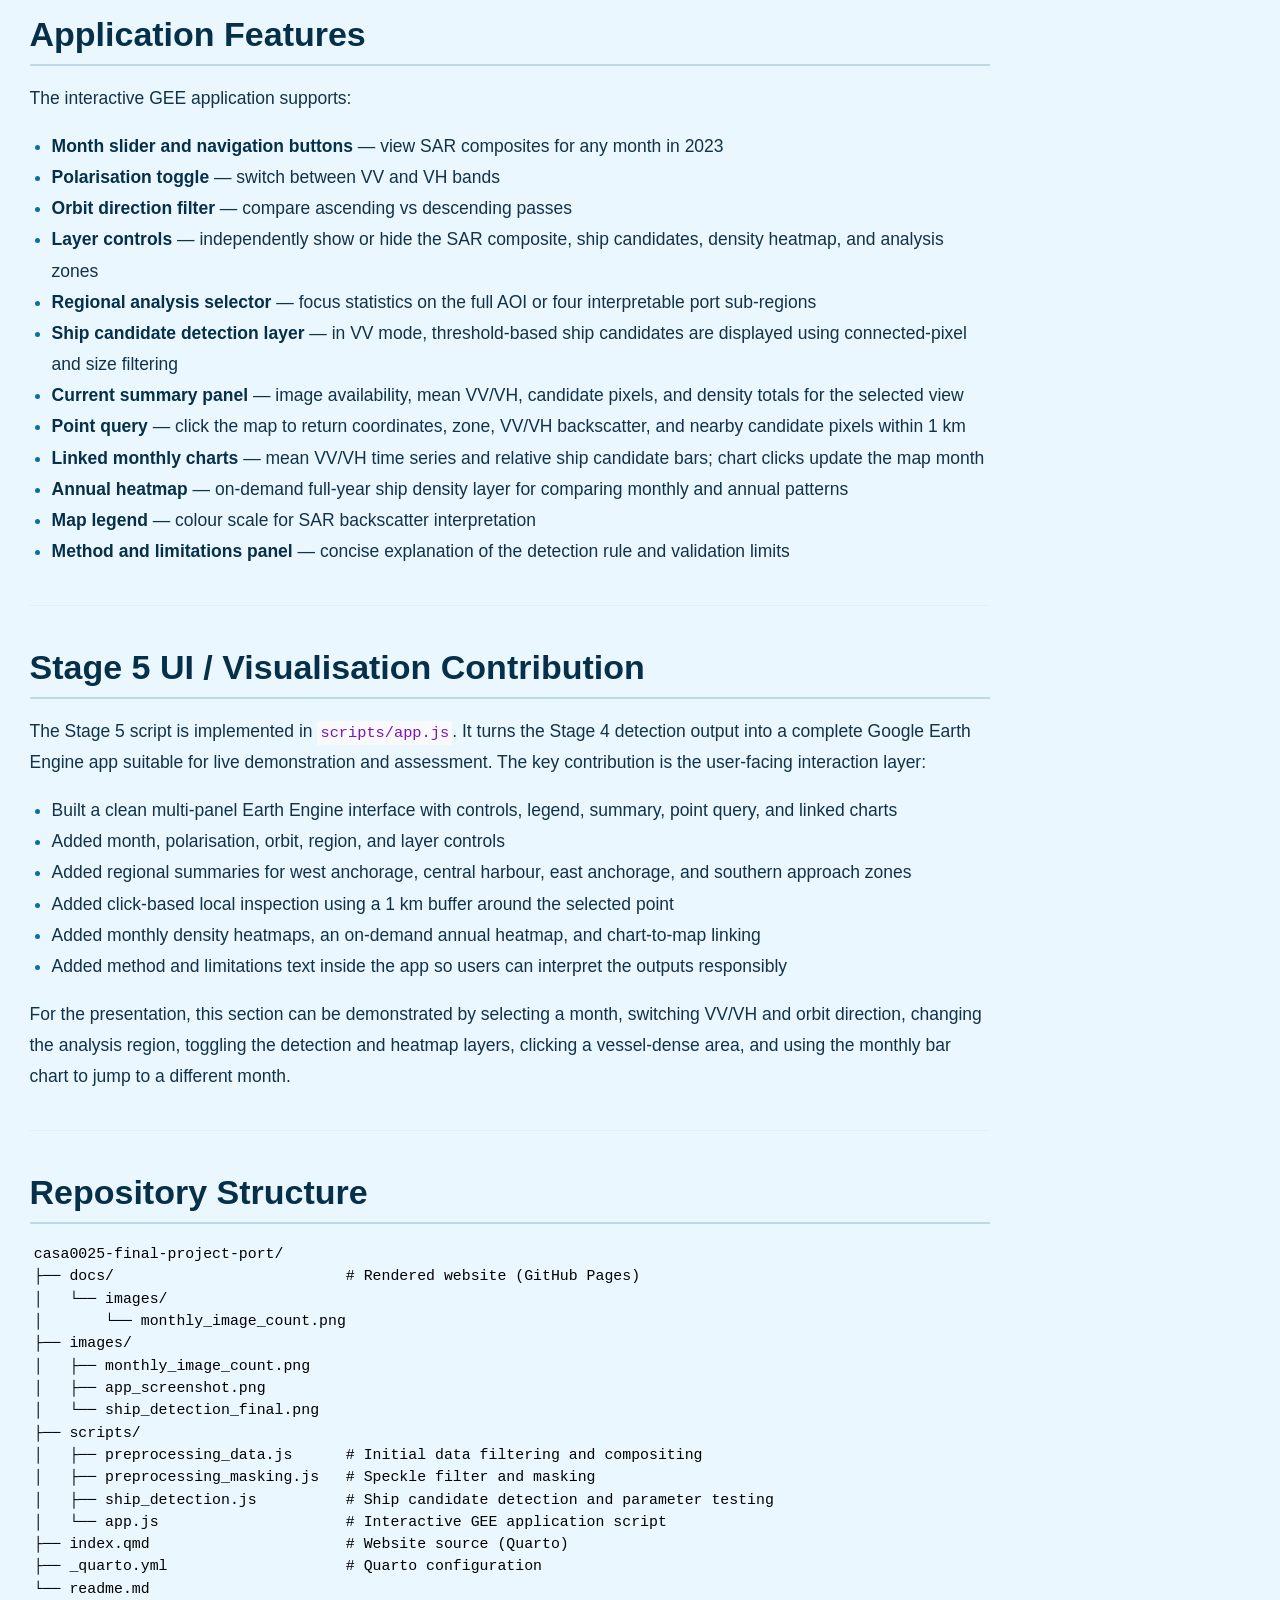
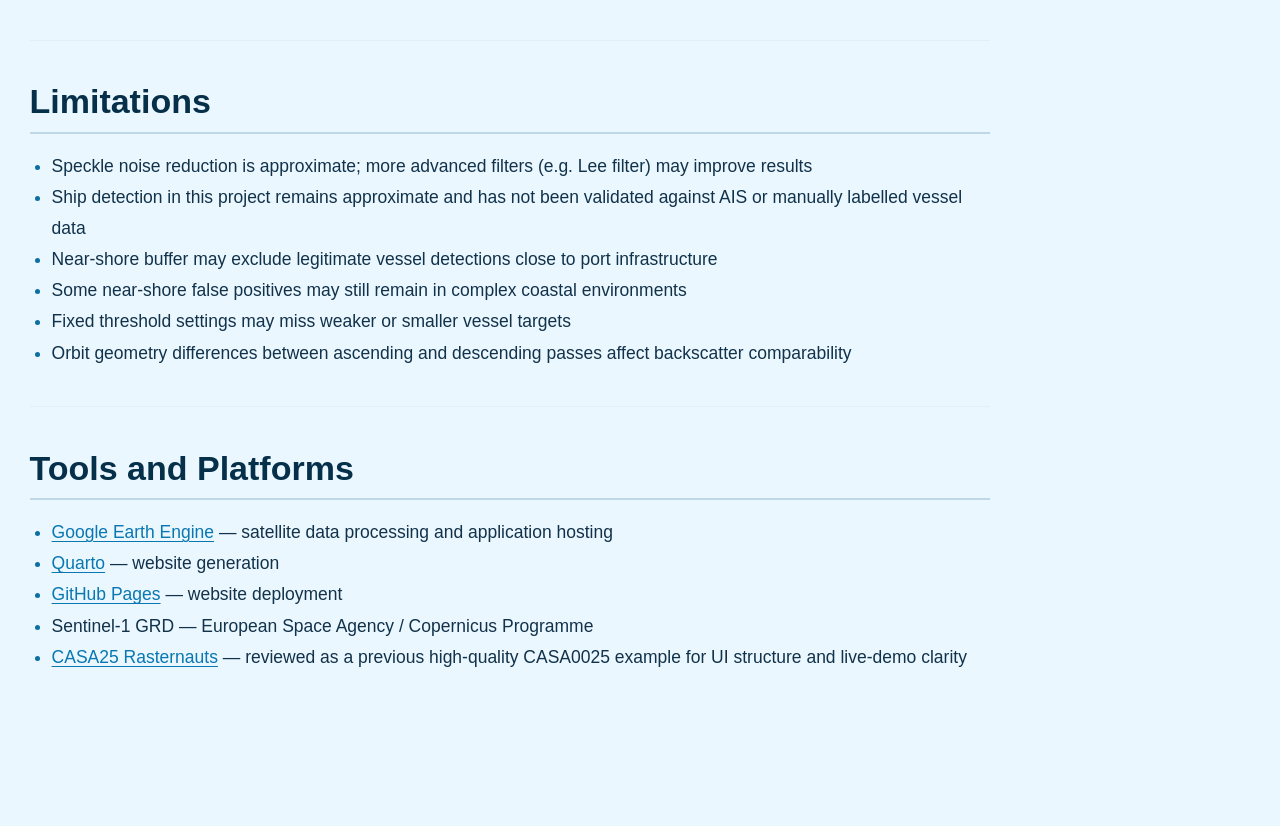
==== commit f8990064: "Update website layout, application files and dashboard" ====
--- a/docs/readme.html
+++ b/docs/readme.html
@@ -2,16 +2,13 @@
 <html xmlns="http://www.w3.org/1999/xhtml" lang="en" xml:lang="en"><head>
 
 <meta charset="utf-8">
-<meta name="generator" content="quarto-1.9.37">
+<meta name="generator" content="quarto-1.7.32">
 
 <meta name="viewport" content="width=device-width, initial-scale=1.0, user-scalable=yes">
 
 
-<title>readme</title>
+<title>readme – Singapore Shipping Activity Dashboard</title>
 <style>
-/* Default styles provided by pandoc.
-** See https://pandoc.org/MANUAL.html#variables-for-html for config info.
-*/
 code{white-space: pre-wrap;}
 span.smallcaps{font-variant: small-caps;}
 div.columns{display: flex; gap: min(4vw, 1.5em);}
@@ -32,18 +29,17 @@
 <script src="site_libs/quarto-search/fuse.min.js"></script>
 <script src="site_libs/quarto-search/quarto-search.js"></script>
 <meta name="quarto:offset" content="./">
+<link href="./images/ship-mark.svg" rel="icon" type="image/svg+xml">
 <script src="site_libs/quarto-html/quarto.js" type="module"></script>
 <script src="site_libs/quarto-html/tabsets/tabsets.js" type="module"></script>
 <script src="site_libs/quarto-html/popper.min.js"></script>
 <script src="site_libs/quarto-html/tippy.umd.min.js"></script>
 <script src="site_libs/quarto-html/anchor.min.js"></script>
 <link href="site_libs/quarto-html/tippy.css" rel="stylesheet">
-<link href="site_libs/quarto-html/quarto-syntax-highlighting-e19f81c97bc45f6835df6be9cce9fdc9.css" rel="stylesheet" class="quarto-color-scheme" id="quarto-text-highlighting-styles">
-<link href="site_libs/quarto-html/quarto-syntax-highlighting-dark-e19f81c97bc45f6835df6be9cce9fdc9.css" rel="stylesheet" class="quarto-color-scheme quarto-color-alternate" id="quarto-text-highlighting-styles">
+<link href="site_libs/quarto-html/quarto-syntax-highlighting-9f30c2c2d2429ed22c1cf9f617479b3b.css" rel="stylesheet" id="quarto-text-highlighting-styles">
 <script src="site_libs/bootstrap/bootstrap.min.js"></script>
 <link href="site_libs/bootstrap/bootstrap-icons.css" rel="stylesheet">
-<link href="site_libs/bootstrap/bootstrap-deb901b02078fb902c6e1ae515dd94cd.min.css" rel="stylesheet" append-hash="true" class="quarto-color-scheme" id="quarto-bootstrap" data-mode="light">
-<link href="site_libs/bootstrap/bootstrap-dark-165756a7da4f6a4eff214c1ae5448f53.min.css" rel="stylesheet" append-hash="true" class="quarto-color-scheme quarto-color-alternate" id="quarto-bootstrap" data-mode="dark">
+<link href="site_libs/bootstrap/bootstrap-e3866b3096280c29da058bbe07245a78.min.css" rel="stylesheet" append-hash="true" id="quarto-bootstrap" data-mode="light">
 <script id="quarto-search-options" type="application/json">{
   "location": "sidebar",
   "copy-button": false,
@@ -73,179 +69,43 @@
 }</script>
 
 
+<link rel="stylesheet" href="styles.css">
 </head>
 
-<body class="fullcontent quarto-dark"><script id="quarto-html-before-body" type="application/javascript">
-    const toggleBodyColorMode = (bsSheetEl) => {
-      const mode = bsSheetEl.getAttribute("data-mode");
-      const bodyEl = window.document.querySelector("body");
-      if (mode === "dark") {
-        bodyEl.classList.add("quarto-dark");
-        bodyEl.classList.remove("quarto-light");
-      } else {
-        bodyEl.classList.add("quarto-light");
-        bodyEl.classList.remove("quarto-dark");
-      }
-    }
-    const toggleBodyColorPrimary = () => {
-      const bsSheetEl = window.document.querySelector("link#quarto-bootstrap:not([rel=disabled-stylesheet])");
-      if (bsSheetEl) {
-        toggleBodyColorMode(bsSheetEl);
-      }
-    }
-    const setColorSchemeToggle = (alternate) => {
-      const toggles = window.document.querySelectorAll('.quarto-color-scheme-toggle');
-      for (let i=0; i < toggles.length; i++) {
-        const toggle = toggles[i];
-        if (toggle) {
-          if (alternate) {
-            toggle.classList.add("alternate");
-          } else {
-            toggle.classList.remove("alternate");
-          }
-        }
-      }
-    };
-    const toggleColorMode = (alternate) => {
-      // Switch the stylesheets
-      const primaryStylesheets = window.document.querySelectorAll('link.quarto-color-scheme:not(.quarto-color-alternate)');
-      const alternateStylesheets = window.document.querySelectorAll('link.quarto-color-scheme.quarto-color-alternate');
-      manageTransitions('#quarto-margin-sidebar .nav-link', false);
-      if (alternate) {
-        // note: dark is layered on light, we don't disable primary!
-        enableStylesheet(alternateStylesheets);
-        for (const sheetNode of alternateStylesheets) {
-          if (sheetNode.id === "quarto-bootstrap") {
-            toggleBodyColorMode(sheetNode);
-          }
-        }
-      } else {
-        disableStylesheet(alternateStylesheets);
-        enableStylesheet(primaryStylesheets)
-        toggleBodyColorPrimary();
-      }
-      manageTransitions('#quarto-margin-sidebar .nav-link', true);
-      // Switch the toggles
-      setColorSchemeToggle(alternate)
-      // Hack to workaround the fact that safari doesn't
-      // properly recolor the scrollbar when toggling (#1455)
-      if (navigator.userAgent.indexOf('Safari') > 0 && navigator.userAgent.indexOf('Chrome') == -1) {
-        manageTransitions("body", false);
-        window.scrollTo(0, 1);
-        setTimeout(() => {
-          window.scrollTo(0, 0);
-          manageTransitions("body", true);
-        }, 40);
-      }
-    }
-    const disableStylesheet = (stylesheets) => {
-      for (let i=0; i < stylesheets.length; i++) {
-        const stylesheet = stylesheets[i];
-        stylesheet.rel = 'disabled-stylesheet';
-      }
-    }
-    const enableStylesheet = (stylesheets) => {
-      for (let i=0; i < stylesheets.length; i++) {
-        const stylesheet = stylesheets[i];
-        if(stylesheet.rel !== 'stylesheet') { // for Chrome, which will still FOUC without this check
-          stylesheet.rel = 'stylesheet';
-        }
-      }
-    }
-    const manageTransitions = (selector, allowTransitions) => {
-      const els = window.document.querySelectorAll(selector);
-      for (let i=0; i < els.length; i++) {
-        const el = els[i];
-        if (allowTransitions) {
-          el.classList.remove('notransition');
-        } else {
-          el.classList.add('notransition');
-        }
-      }
-    }
-    const isFileUrl = () => {
-      return window.location.protocol === 'file:';
-    }
-    const hasAlternateSentinel = () => {
-      let styleSentinel = getColorSchemeSentinel();
-      if (styleSentinel !== null) {
-        return styleSentinel === "alternate";
-      } else {
-        return false;
-      }
-    }
-    const setStyleSentinel = (alternate) => {
-      const value = alternate ? "alternate" : "default";
-      if (!isFileUrl()) {
-        window.localStorage.setItem("quarto-color-scheme", value);
-      } else {
-        localAlternateSentinel = value;
-      }
-    }
-    const getColorSchemeSentinel = () => {
-      if (!isFileUrl()) {
-        const storageValue = window.localStorage.getItem("quarto-color-scheme");
-        return storageValue != null ? storageValue : localAlternateSentinel;
-      } else {
-        return localAlternateSentinel;
-      }
-    }
-    const toggleGiscusIfUsed = (isAlternate, darkModeDefault) => {
-      const baseTheme = document.querySelector('#giscus-base-theme')?.value ?? 'light';
-      const alternateTheme = document.querySelector('#giscus-alt-theme')?.value ?? 'dark';
-      let newTheme = '';
-      if(authorPrefersDark) {
-        newTheme = isAlternate ? baseTheme : alternateTheme;
-      } else {
-        newTheme = isAlternate ? alternateTheme : baseTheme;
-      }
-      const changeGiscusTheme = () => {
-        // From: https://github.com/giscus/giscus/issues/336
-        const sendMessage = (message) => {
-          const iframe = document.querySelector('iframe.giscus-frame');
-          if (!iframe) return;
-          iframe.contentWindow.postMessage({ giscus: message }, 'https://giscus.app');
-        }
-        sendMessage({
-          setConfig: {
-            theme: newTheme
-          }
-        });
-      }
-      const isGiscussLoaded = window.document.querySelector('iframe.giscus-frame') !== null;
-      if (isGiscussLoaded) {
-        changeGiscusTheme();
-      }
-    };
-    const authorPrefersDark = true;
-    const darkModeDefault = authorPrefersDark;
-    let localAlternateSentinel = darkModeDefault ? 'alternate' : 'default';
-    // Dark / light mode switch
-    window.quartoToggleColorScheme = () => {
-      // Read the current dark / light value
-      let toAlternate = !hasAlternateSentinel();
-      toggleColorMode(toAlternate);
-      setStyleSentinel(toAlternate);
-      toggleGiscusIfUsed(toAlternate, darkModeDefault);
-      window.dispatchEvent(new Event('resize'));
-    };
-    // Switch to dark mode if need be
-    if (hasAlternateSentinel()) {
-      toggleColorMode(true);
-    } else {
-      toggleColorMode(false);
-    }
-  </script>
+<body class="quarto-light">
 
 <div id="quarto-search-results"></div>
 <!-- content -->
 <div id="quarto-content" class="quarto-container page-columns page-rows-contents page-layout-article">
 <!-- sidebar -->
 <!-- margin-sidebar -->
-    
+    <div id="quarto-margin-sidebar" class="sidebar margin-sidebar">
+        <nav id="TOC" role="doc-toc" class="toc-active">
+    <h2 id="toc-title">Contents</h2>
+   
+  <ul>
+  <li><a href="#interactive-analysis-of-maritime-activity-in-the-port-of-singapore-using-sentinel-1" id="toc-interactive-analysis-of-maritime-activity-in-the-port-of-singapore-using-sentinel-1" class="nav-link active" data-scroll-target="#interactive-analysis-of-maritime-activity-in-the-port-of-singapore-using-sentinel-1">Interactive Analysis of Maritime Activity in the Port of Singapore Using Sentinel-1</a>
+  <ul class="collapse">
+  <li><a href="#project-overview" id="toc-project-overview" class="nav-link" data-scroll-target="#project-overview">Project Overview</a></li>
+  <li><a href="#problem-statement" id="toc-problem-statement" class="nav-link" data-scroll-target="#problem-statement">Problem Statement</a></li>
+  <li><a href="#end-user" id="toc-end-user" class="nav-link" data-scroll-target="#end-user">End User</a></li>
+  <li><a href="#study-area" id="toc-study-area" class="nav-link" data-scroll-target="#study-area">Study Area</a></li>
+  <li><a href="#data" id="toc-data" class="nav-link" data-scroll-target="#data">Data</a>
+  <ul class="collapse">
+  <li><a href="#why-sentinel-1" id="toc-why-sentinel-1" class="nav-link" data-scroll-target="#why-sentinel-1">Why Sentinel-1?</a></li>
+  </ul></li>
+  <li><a href="#methodology" id="toc-methodology" class="nav-link" data-scroll-target="#methodology">Methodology</a></li>
+  <li><a href="#application-features" id="toc-application-features" class="nav-link" data-scroll-target="#application-features">Application Features</a></li>
+  <li><a href="#stage-5-ui-visualisation-contribution" id="toc-stage-5-ui-visualisation-contribution" class="nav-link" data-scroll-target="#stage-5-ui-visualisation-contribution">Stage 5 UI / Visualisation Contribution</a></li>
+  <li><a href="#repository-structure" id="toc-repository-structure" class="nav-link" data-scroll-target="#repository-structure">Repository Structure</a></li>
+  <li><a href="#limitations" id="toc-limitations" class="nav-link" data-scroll-target="#limitations">Limitations</a></li>
+  <li><a href="#tools-and-platforms" id="toc-tools-and-platforms" class="nav-link" data-scroll-target="#tools-and-platforms">Tools and Platforms</a></li>
+  </ul></li>
+  </ul>
+</nav>
+    </div>
 <!-- main -->
 <main class="content" id="quarto-document-content"><header id="title-block-header" class="quarto-title-block"></header>
-
 
 
 
@@ -255,7 +115,7 @@
 <section id="project-overview" class="level2">
 <h2 class="anchored" data-anchor-id="project-overview">Project Overview</h2>
 <p>This project explores maritime activity and spatial use in the Port of Singapore and surrounding waters using Sentinel-1 SAR imagery in Google Earth Engine. The project delivers an interactive application that allows users to explore maritime patterns in one of the busiest shipping hubs in the world.</p>
-<p><strong>Live Application:</strong> <a href="https://quantum-balm-387314.projects.earthengine.app/view/singapore-port-maritime">singapore-port-maritime</a></p>
+<p><strong>Live Application:</strong> <a href="https://week6-gee-coursework.projects.earthengine.app/view/singapore-port-maritime">singapore-port-maritime</a></p>
 <p><strong>Project Website:</strong> <a href="https://shengli7777.github.io/casa0025-final-project-port/">shengli7777.github.io/casa0025-final-project-port</a></p>
 <hr>
 </section>
@@ -325,7 +185,7 @@
 <p><strong>Stage 2 — Speckle Filtering:</strong> A 3×3 focal mean filter was applied to reduce speckle noise inherent in SAR imagery, improving visual interpretability and reducing false positives in vessel detection.</p>
 <p><strong>Stage 3 — Water and Land Masking:</strong> The JRC Global Surface Water dataset was used to mask land pixels (water occurrence &gt; 50%). A 500-metre near-shore buffer was applied to remove coastal clutter using the USDOS LSIB coastline dataset.</p>
 <p><strong>Stage 4 — Ship Candidate Detection:</strong> Ship candidates were extracted from the clean VV backscatter layer using a threshold-based detection approach. Pixels above the selected VV threshold were first identified as bright targets. Connected-pixel filtering was then applied to remove isolated noise and overly large non-ship artefacts. Multiple parameter combinations were tested, including threshold values (-12, -10, -8), minimum connected pixels (1, 2, 3), and maximum connected pixels (10, 15, 25). A final parameter set of <strong>threshold = -10</strong>, <strong>minPixels = 2</strong>, and <strong>maxPixels = 15</strong> was selected as a balanced configuration.</p>
-<p><strong>Stage 5 — Interface and Analytical Outputs:</strong> The detection output from Stage 4 is used as the basis for interactive visualisation and interpretation. This stage integrates the ship candidate layer into the application together with SAR composites, orbit and polarisation controls, and chart-based summaries of maritime activity patterns. In the current application, the ship candidate detection layer is displayed in VV mode only, because the detection workflow is based on filtered VV backscatter rather than VH imagery.</p>
+<p><strong>Stage 5 — Interface and Analytical Outputs:</strong> The detection output from Stage 4 is used as the basis for interactive visualisation and interpretation. This stage integrates the ship candidate layer into the application together with SAR composites, orbit and polarisation controls, layer toggles, regional statistics, linked charts, and point-query outputs. In the current application, the ship candidate detection layer is displayed in VV mode only, because the detection workflow is based on filtered VV backscatter rather than VH imagery.</p>
 <p>The output of Stage 4 is a <strong>ship candidate detection mask</strong>, which serves as the input for subsequent visualisation and interpretation in Stage 5.</p>
 <hr>
 </section>
@@ -333,13 +193,33 @@
 <h2 class="anchored" data-anchor-id="application-features">Application Features</h2>
 <p>The interactive GEE application supports:</p>
 <ul>
-<li><strong>Month selector</strong> — view SAR composites for any month in 2023</li>
+<li><strong>Month slider and navigation buttons</strong> — view SAR composites for any month in 2023</li>
 <li><strong>Polarisation toggle</strong> — switch between VV and VH bands</li>
 <li><strong>Orbit direction filter</strong> — compare ascending vs descending passes</li>
+<li><strong>Layer controls</strong> — independently show or hide the SAR composite, ship candidates, density heatmap, and analysis zones</li>
+<li><strong>Regional analysis selector</strong> — focus statistics on the full AOI or four interpretable port sub-regions</li>
 <li><strong>Ship candidate detection layer</strong> — in VV mode, threshold-based ship candidates are displayed using connected-pixel and size filtering</li>
-<li><strong>Monthly backscatter chart</strong> — time series of mean VV and VH across 2023</li>
+<li><strong>Current summary panel</strong> — image availability, mean VV/VH, candidate pixels, and density totals for the selected view</li>
+<li><strong>Point query</strong> — click the map to return coordinates, zone, VV/VH backscatter, and nearby candidate pixels within 1 km</li>
+<li><strong>Linked monthly charts</strong> — mean VV/VH time series and relative ship candidate bars; chart clicks update the map month</li>
+<li><strong>Annual heatmap</strong> — on-demand full-year ship density layer for comparing monthly and annual patterns</li>
 <li><strong>Map legend</strong> — colour scale for SAR backscatter interpretation</li>
+<li><strong>Method and limitations panel</strong> — concise explanation of the detection rule and validation limits</li>
 </ul>
+<hr>
+</section>
+<section id="stage-5-ui-visualisation-contribution" class="level2">
+<h2 class="anchored" data-anchor-id="stage-5-ui-visualisation-contribution">Stage 5 UI / Visualisation Contribution</h2>
+<p>The Stage 5 script is implemented in <code>scripts/app.js</code>. It turns the Stage 4 detection output into a complete Google Earth Engine app suitable for live demonstration and assessment. The key contribution is the user-facing interaction layer:</p>
+<ul>
+<li>Built a clean multi-panel Earth Engine interface with controls, legend, summary, point query, and linked charts</li>
+<li>Added month, polarisation, orbit, region, and layer controls</li>
+<li>Added regional summaries for west anchorage, central harbour, east anchorage, and southern approach zones</li>
+<li>Added click-based local inspection using a 1 km buffer around the selected point</li>
+<li>Added monthly density heatmaps, an on-demand annual heatmap, and chart-to-map linking</li>
+<li>Added method and limitations text inside the app so users can interpret the outputs responsibly</li>
+</ul>
+<p>For the presentation, this section can be demonstrated by selecting a month, switching VV/VH and orbit direction, changing the analysis region, toggling the detection and heatmap layers, clicking a vessel-dense area, and using the monthly bar chart to jump to a different month.</p>
 <hr>
 </section>
 <section id="repository-structure" class="level2">
@@ -381,6 +261,7 @@
 <li><a href="https://quarto.org/">Quarto</a> — website generation</li>
 <li><a href="https://pages.github.com/">GitHub Pages</a> — website deployment</li>
 <li>Sentinel-1 GRD — European Space Agency / Copernicus Programme</li>
+<li><a href="https://maheer-maps.github.io/CASA25_Rasternauts/">CASA25 Rasternauts</a> — reviewed as a previous high-quality CASA0025 example for UI structure and live-demo clarity</li>
 </ul>
 
 
@@ -388,21 +269,9 @@
 </section>
 
 </main> <!-- /main -->
+<script src="toc-active.js"></script>
 <script id="quarto-html-after-body" type="application/javascript">
   window.document.addEventListener("DOMContentLoaded", function (event) {
-    // Ensure there is a toggle, if there isn't float one in the top right
-    if (window.document.querySelector('.quarto-color-scheme-toggle') === null) {
-      const a = window.document.createElement('a');
-      a.classList.add('top-right');
-      a.classList.add('quarto-color-scheme-toggle');
-      a.href = "";
-      a.onclick = function() { try { window.quartoToggleColorScheme(); } catch {} return false; };
-      const i = window.document.createElement("i");
-      i.classList.add('bi');
-      a.appendChild(i);
-      window.document.body.appendChild(a);
-    }
-    setColorSchemeToggle(hasAlternateSentinel())
     const icon = "";
     const anchorJS = new window.AnchorJS();
     anchorJS.options = {
@@ -452,14 +321,13 @@
       e.clearSelection();
     }
     const getTextToCopy = function(trigger) {
-      const outerScaffold = trigger.parentElement.cloneNode(true);
-      const codeEl = outerScaffold.querySelector('code');
-      for (const childEl of codeEl.children) {
-        if (isCodeAnnotation(childEl)) {
-          childEl.remove();
-        }
-      }
-      return codeEl.innerText;
+        const codeEl = trigger.previousElementSibling.cloneNode(true);
+        for (const childEl of codeEl.children) {
+          if (isCodeAnnotation(childEl)) {
+            childEl.remove();
+          }
+        }
+        return codeEl.innerText;
     }
     const clipboard = new window.ClipboardJS('.code-copy-button:not([data-in-quarto-modal])', {
       text: getTextToCopy
--- a/docs/site_libs/quarto-html/quarto-syntax-highlighting-9f30c2c2d2429ed22c1cf9f617479b3b.css
+++ b/docs/site_libs/quarto-html/quarto-syntax-highlighting-9f30c2c2d2429ed22c1cf9f617479b3b.css
@@ -0,0 +1,211 @@
+/* quarto syntax highlight colors */
+:root {
+  --quarto-hl-al-color: #ff5555;
+  --quarto-hl-an-color: #75715e;
+  --quarto-hl-at-color: #f92672;
+  --quarto-hl-bn-color: #ae81ff;
+  --quarto-hl-bu-color: #66D9EF;
+  --quarto-hl-ch-color: #e6db74;
+  --quarto-hl-co-color: #75715e;
+  --quarto-hl-cv-color: #75715e;
+  --quarto-hl-cn-color: #ae81ff;
+  --quarto-hl-cf-color: #f92672;
+  --quarto-hl-dt-color: #66d9ef;
+  --quarto-hl-dv-color: #ae81ff;
+  --quarto-hl-do-color: #75715e;
+  --quarto-hl-er-color: #ff5555;
+  --quarto-hl-ex-color: #a6e22e;
+  --quarto-hl-fl-color: #ae81ff;
+  --quarto-hl-fu-color: #a6e22e;
+  --quarto-hl-im-color: #f92672;
+  --quarto-hl-in-color: #f1fa8c;
+  --quarto-hl-kw-color: #f92672;
+  --quarto-hl-op-color: #f8f8f2;
+  --quarto-hl-pp-color: #f92672;
+  --quarto-hl-re-color: #75715e;
+  --quarto-hl-sc-color: #ae81ff;
+  --quarto-hl-ss-color: #e6db74;
+  --quarto-hl-st-color: #e6db74;
+  --quarto-hl-va-color: #f8f8f2;
+  --quarto-hl-vs-color: #e6db74;
+  --quarto-hl-wa-color: #ff5555;
+}
+
+/* other quarto variables */
+:root {
+  --quarto-font-monospace: SFMono-Regular, Menlo, Monaco, Consolas, "Liberation Mono", "Courier New", monospace;
+}
+
+/* syntax highlight based on Pandoc's rules */
+pre > code.sourceCode > span {
+  color: #f8f8f2;
+}
+
+code.sourceCode > span {
+  color: #f8f8f2;
+}
+
+div.sourceCode,
+div.sourceCode pre.sourceCode {
+  color: #f8f8f2;
+}
+
+/* Normal */
+code span {
+  color: #f8f8f2;
+}
+
+/* Alert */
+code span.al {
+  font-weight: bold;
+  color: #ff5555;
+}
+
+/* Annotation */
+code span.an {
+  color: #75715e;
+}
+
+/* Attribute */
+code span.at {
+  color: #f92672;
+}
+
+/* BaseN */
+code span.bn {
+  color: #ae81ff;
+}
+
+/* BuiltIn */
+code span.bu {
+  color: #66D9EF;
+}
+
+/* ControlFlow */
+code span.cf {
+  color: #f92672;
+}
+
+/* Char */
+code span.ch {
+  color: #e6db74;
+}
+
+/* Constant */
+code span.cn {
+  color: #ae81ff;
+}
+
+/* Comment */
+code span.co {
+  color: #75715e;
+}
+
+/* CommentVar */
+code span.cv {
+  color: #75715e;
+}
+
+/* Documentation */
+code span.do {
+  color: #75715e;
+}
+
+/* DataType */
+code span.dt {
+  font-style: italic;
+  color: #66d9ef;
+}
+
+/* DecVal */
+code span.dv {
+  color: #ae81ff;
+}
+
+/* Error */
+code span.er {
+  color: #ff5555;
+  text-decoration: underline;
+}
+
+/* Extension */
+code span.ex {
+  font-weight: bold;
+  color: #a6e22e;
+}
+
+/* Float */
+code span.fl {
+  color: #ae81ff;
+}
+
+/* Function */
+code span.fu {
+  color: #a6e22e;
+}
+
+/* Import */
+code span.im {
+  color: #f92672;
+}
+
+/* Information */
+code span.in {
+  color: #f1fa8c;
+}
+
+/* Keyword */
+code span.kw {
+  color: #f92672;
+}
+
+/* Operator */
+code span.op {
+  color: #f8f8f2;
+}
+
+/* Preprocessor */
+code span.pp {
+  color: #f92672;
+}
+
+/* RegionMarker */
+code span.re {
+  color: #75715e;
+}
+
+/* SpecialChar */
+code span.sc {
+  color: #ae81ff;
+}
+
+/* SpecialString */
+code span.ss {
+  color: #e6db74;
+}
+
+/* String */
+code span.st {
+  color: #e6db74;
+}
+
+/* Variable */
+code span.va {
+  color: #f8f8f2;
+}
+
+/* VerbatimString */
+code span.vs {
+  color: #e6db74;
+}
+
+/* Warning */
+code span.wa {
+  color: #ff5555;
+}
+
+.prevent-inlining {
+  content: "</";
+}
+
+/*# sourceMappingURL=6943400b3691c08a6e30bae528447e29.css.map */
--- a/docs/styles.css
+++ b/docs/styles.css
@@ -0,0 +1,298 @@
+:root {
+  --marine-ink: #12324a;
+  --marine-muted: #4e6b7f;
+  --marine-blue: #0b6fa4;
+  --marine-deep: #06304a;
+  --marine-soft: #eaf6fb;
+  --marine-line: #bed8e7;
+  --hero-height: 390px;
+  --hero-gap: 4rem;
+  --page-shell-width: min(1260px, calc(100vw - 96px));
+}
+
+body,
+body.quarto-light,
+body.quarto-dark {
+  background: #eaf7ff;
+  color: var(--marine-ink);
+  font-family: "Segoe UI", Arial, sans-serif;
+  margin: 0;
+  overflow-x: hidden;
+}
+
+html,
+#quarto-content,
+main.content,
+.page-columns,
+.page-layout-full {
+  background: #eaf7ff;
+}
+
+#quarto-content,
+main.content {
+  max-width: none !important;
+  margin: 0 !important;
+  padding: 0 0 4rem 0 !important;
+}
+
+@media (min-width: 992px) {
+  #quarto-content.quarto-container {
+    display: flex !important;
+    flex-direction: row !important;
+    align-items: flex-start !important;
+    justify-content: center !important;
+    gap: 3rem;
+    width: var(--page-shell-width) !important;
+    max-width: none !important;
+    margin: 0 auto !important;
+    padding: 0 0 4rem 0 !important;
+  }
+
+  main.content {
+    order: 1 !important;
+    flex: 0 1 960px !important;
+    max-width: 960px !important;
+    width: 960px !important;
+    margin: 0 !important;
+  }
+
+  #quarto-margin-sidebar {
+    order: 2 !important;
+    flex: 0 0 210px !important;
+    width: 210px !important;
+    margin: calc(var(--hero-height) + var(--hero-gap)) 0 0 0 !important;
+    padding-top: 0;
+    align-self: flex-start;
+
+    position: sticky !important;
+    top: 4rem !important;
+    height: fit-content !important;
+    max-height: calc(100vh - 8rem);
+    overflow: visible !important;
+  }
+
+  #quarto-margin-sidebar nav#TOC,
+  #quarto-margin-sidebar .sidebar,
+  #quarto-margin-sidebar .sidebar nav,
+  #quarto-margin-sidebar .quarto-sidebar-toc,
+  #quarto-margin-sidebar .quarto-sidebar-toc nav {
+    position: static !important;
+    top: auto !important;
+    max-height: none !important;
+    overflow: visible !important;
+  }
+}
+
+#quarto-document-content > section.level1 {
+  width: 100%;
+  margin: 0;
+}
+
+#quarto-document-content > section.level1 > h1:first-child,
+#quarto-document-content > h1:first-child {
+  position: relative;
+  width: 100vw;
+  min-height: var(--hero-height);
+  margin: 0 0 var(--hero-gap) calc((var(--page-shell-width) - 100vw) / 2);
+  padding: 0 max(2rem, calc((100vw - 1260px) / 2));
+  display: flex;
+  align-items: center;
+  justify-content: center;
+  color: #ffffff;
+  font-size: clamp(2.45rem, 4.6vw, 4.7rem);
+  line-height: 1.05;
+  letter-spacing: 0;
+  text-align: center;
+  background-image:
+    linear-gradient(105deg, rgba(4, 38, 58, 0.64), rgba(4, 75, 109, 0.42), rgba(62, 18, 11, 0.34)),
+    url("images/ship.jpg");
+  background-size: cover;
+  background-position: center 48%;
+  box-shadow: inset 0 -120px 150px rgba(3, 27, 45, 0.18);
+}
+
+#quarto-document-content > section.level1 > h1:first-child::before,
+#quarto-document-content > h1:first-child::before {
+  display: none;
+}
+
+#quarto-document-content > section.level1 > section.level2:first-of-type > h2:first-child {
+  margin-top: 0;
+}
+
+#quarto-margin-sidebar .quarto-listing-category,
+#quarto-margin-sidebar .quarto-title-meta-heading {
+  color: var(--marine-deep);
+}
+
+#quarto-margin-sidebar nav#TOC {
+  position: static !important;
+  top: auto !important;
+  margin-top: 0 !important;
+  padding: 0 0 0 0.9rem;
+  border-left: 2px solid #8ec9e3;
+  background: transparent;
+}
+
+#quarto-margin-sidebar nav#TOC #toc-title {
+  margin: 0 0 0.35rem 0;
+  color: var(--marine-deep);
+  font-size: 1rem;
+  font-weight: 700;
+}
+
+#quarto-margin-sidebar nav#TOC ul {
+  padding-left: 0;
+}
+
+#quarto-margin-sidebar nav#TOC > ul > li > ul.collapse,
+#quarto-margin-sidebar nav#TOC > ul > li > ul.collapsing {
+  display: block !important;
+  height: auto !important;
+  visibility: visible !important;
+}
+
+#quarto-margin-sidebar nav#TOC > ul > li > a[href="#interactive-analysis-of-maritime-activity-in-the-port-of-singapore-using-sentinel-1"] {
+  display: none;
+}
+
+#quarto-margin-sidebar nav#TOC > ul > li > ul {
+  padding-left: 0 !important;
+}
+
+#quarto-margin-sidebar nav#TOC > ul > li > ul > li > ul.collapse,
+#quarto-margin-sidebar nav#TOC > ul > li > ul > li > ul.collapsing {
+  display: none !important;
+  height: auto !important;
+  visibility: visible !important;
+}
+
+#quarto-margin-sidebar nav#TOC > ul > li > ul > li.toc-section-active > ul.collapse,
+#quarto-margin-sidebar nav#TOC > ul > li > ul > li.toc-section-active > ul.collapsing {
+  display: block !important;
+}
+
+#quarto-margin-sidebar nav#TOC ul ul {
+  padding-left: 0.6rem;
+}
+
+#quarto-margin-sidebar nav#TOC a {
+  padding: 0.19rem 0 0.19rem 0.45rem;
+  color: #42657a;
+  border-left: 0;
+  font-size: 0.93rem;
+  line-height: 1.35;
+}
+
+#quarto-margin-sidebar nav#TOC a:hover,
+#quarto-margin-sidebar nav#TOC a.active,
+#quarto-margin-sidebar nav#TOC a.active-section {
+  color: var(--marine-blue);
+  font-weight: 600;
+  box-shadow: inset 3px 0 0 #0b6fa4;
+}
+
+#quarto-margin-sidebar nav#TOC a.active-section:not(.active) {
+  color: #255d7d;
+  font-weight: 600;
+  box-shadow: inset 2px 0 0 #8ec9e3;
+}
+
+h2 {
+  margin-top: 2.4rem;
+  padding-bottom: 0.55rem;
+  border-bottom: 2px solid var(--marine-line);
+  color: var(--marine-deep);
+  font-size: 2rem;
+}
+
+h3 {
+  margin-top: 1.7rem;
+  color: var(--marine-blue);
+  font-size: 1.35rem;
+}
+
+p,
+li {
+  color: var(--marine-ink);
+  font-size: 1.03rem;
+  line-height: 1.78;
+}
+
+strong {
+  color: var(--marine-deep);
+}
+
+hr {
+  width: 100%;
+  border: 0;
+  border-top: 1px solid var(--marine-line);
+  margin: 2.2rem 0;
+}
+
+ul {
+  padding-left: 1.3rem;
+}
+
+li::marker {
+  color: var(--marine-blue);
+}
+
+img {
+  max-width: 100%;
+}
+
+p > img:only-child {
+  display: block;
+  width: min(100%, 980px);
+  margin: 1.4rem auto 0.7rem;
+  border-radius: 14px;
+  box-shadow: 0 18px 45px rgba(7, 47, 71, 0.16);
+}
+
+.gee-app-frame {
+  display: block;
+  width: min(100%, 960px);
+  height: 900px;
+  margin: 1.4rem auto 1rem;
+  border: 0;
+  border-radius: 12px;
+  box-shadow: 0 24px 60px rgba(7, 47, 71, 0.18);
+  background: #ffffff;
+}
+
+a {
+  color: #0877b2;
+}
+
+@media (max-width: 760px) {
+  #quarto-content.quarto-container {
+    padding: 0 1rem 4rem 1rem !important;
+  }
+
+  :root {
+    --hero-height: 300px;
+    --hero-gap: 2.2rem;
+    --page-shell-width: calc(100vw - 2rem);
+  }
+
+  #quarto-document-content > section.level1 > h1:first-child,
+  #quarto-document-content > h1:first-child {
+    min-height: var(--hero-height);
+    margin-left: -1rem;
+    padding: 0 1.2rem;
+    font-size: 2.6rem;
+    align-items: center;
+  }
+
+  #quarto-document-content > section.level1 > h1:first-child::before,
+  #quarto-document-content > h1:first-child::before {
+    width: 44px;
+    height: 44px;
+    flex-basis: 44px;
+  }
+
+  .gee-app-frame {
+    height: 820px;
+  }
+}
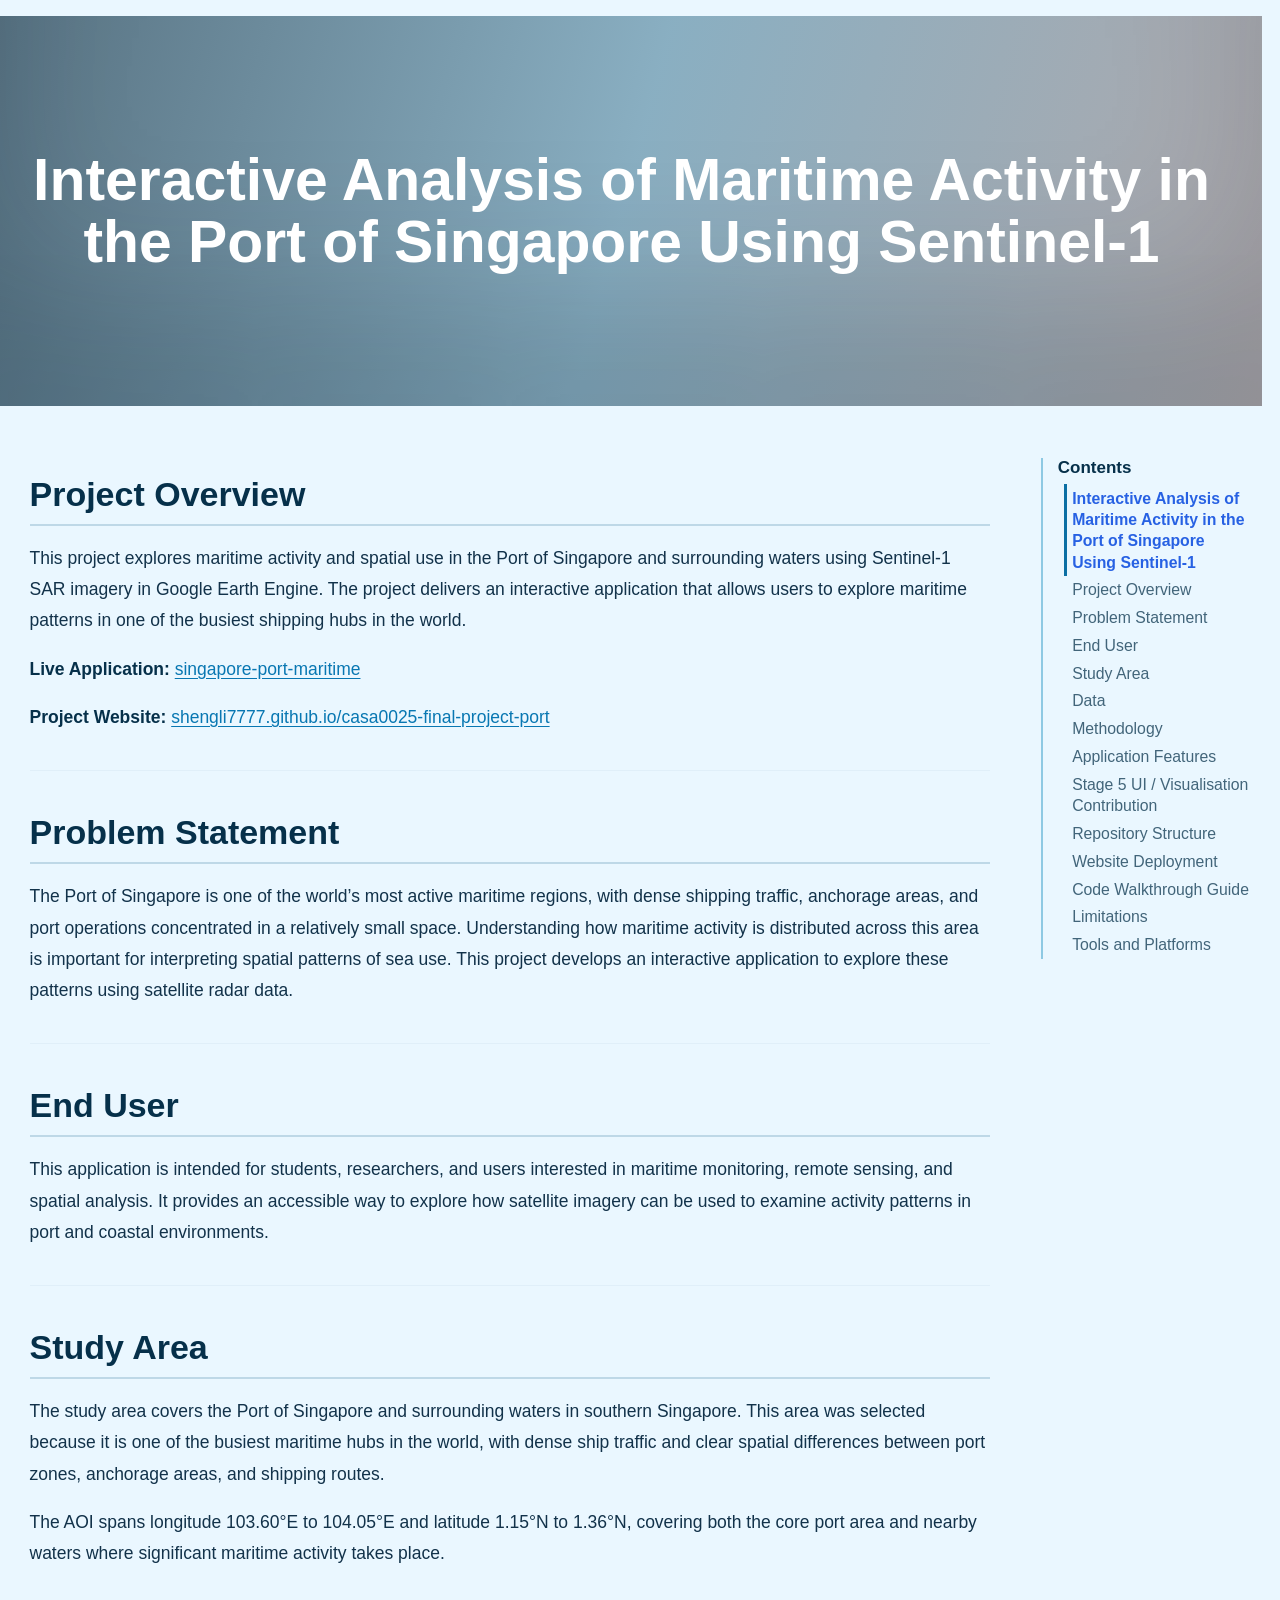
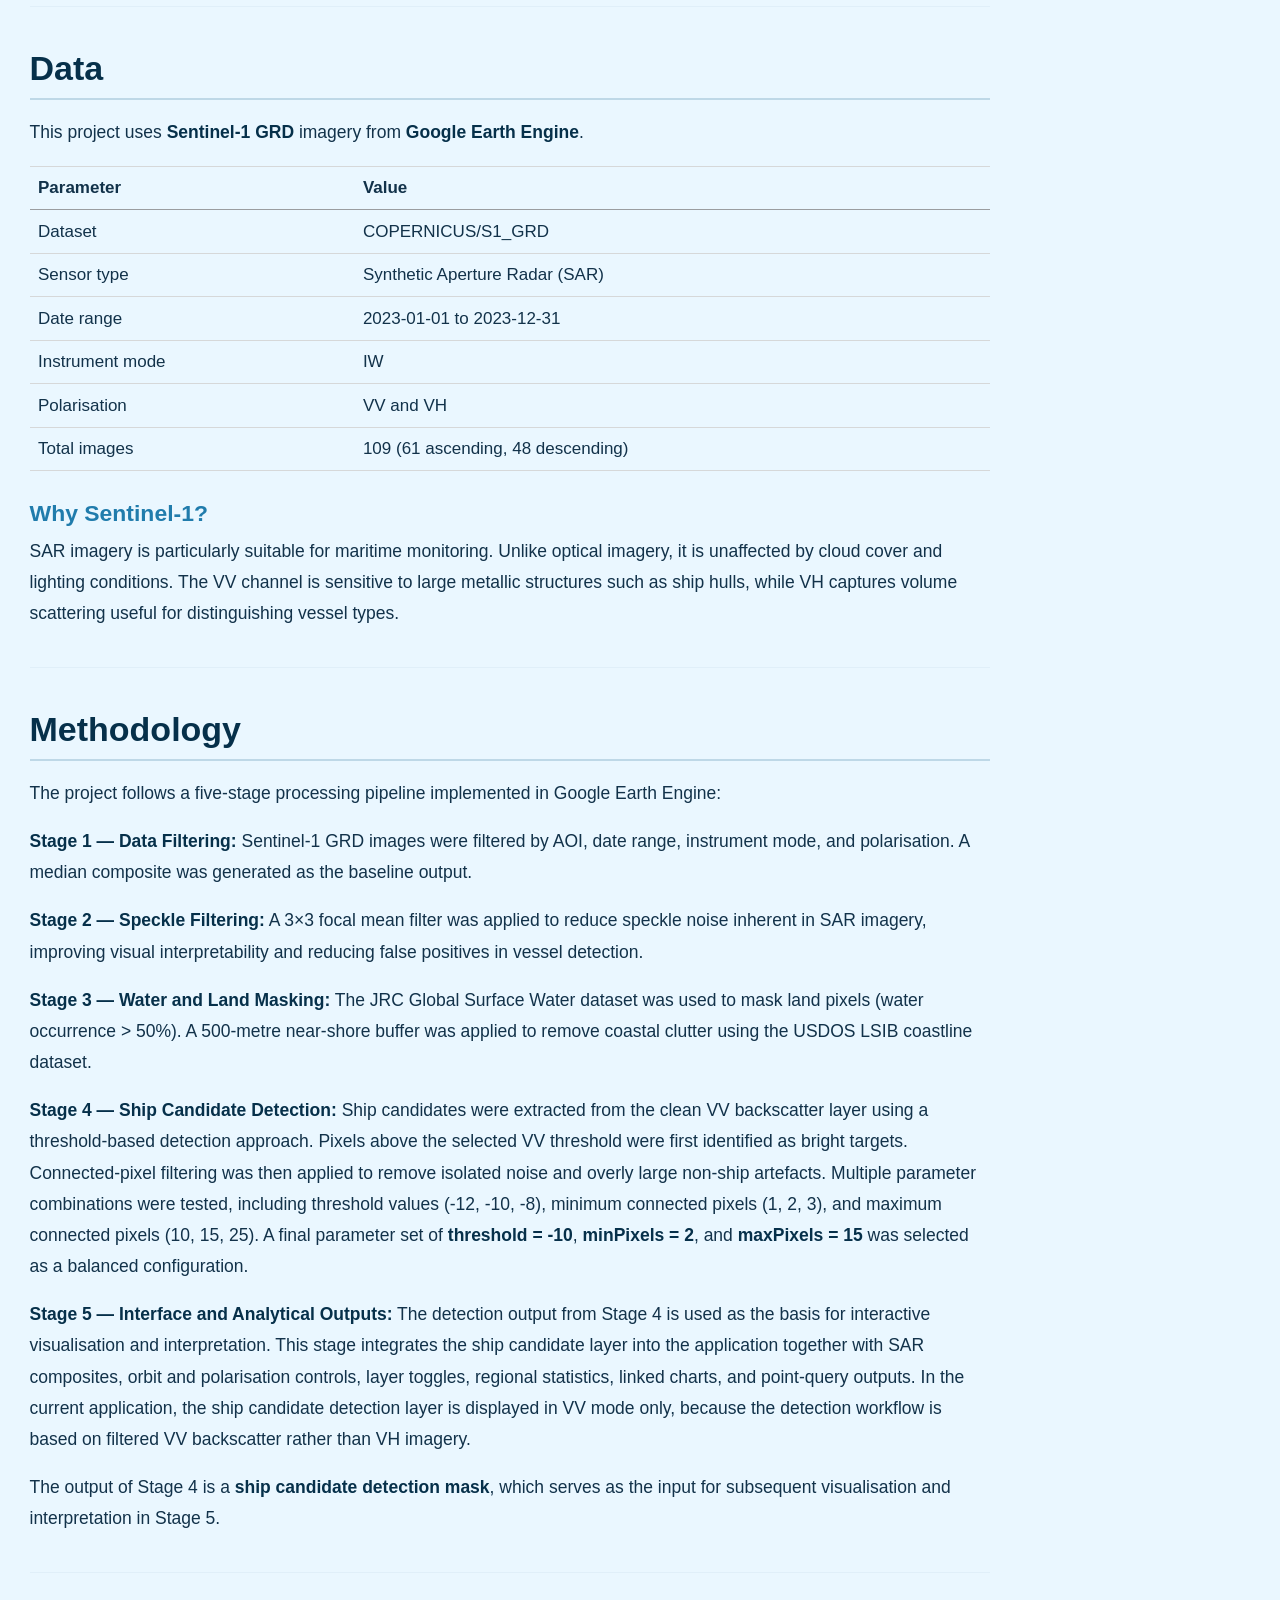
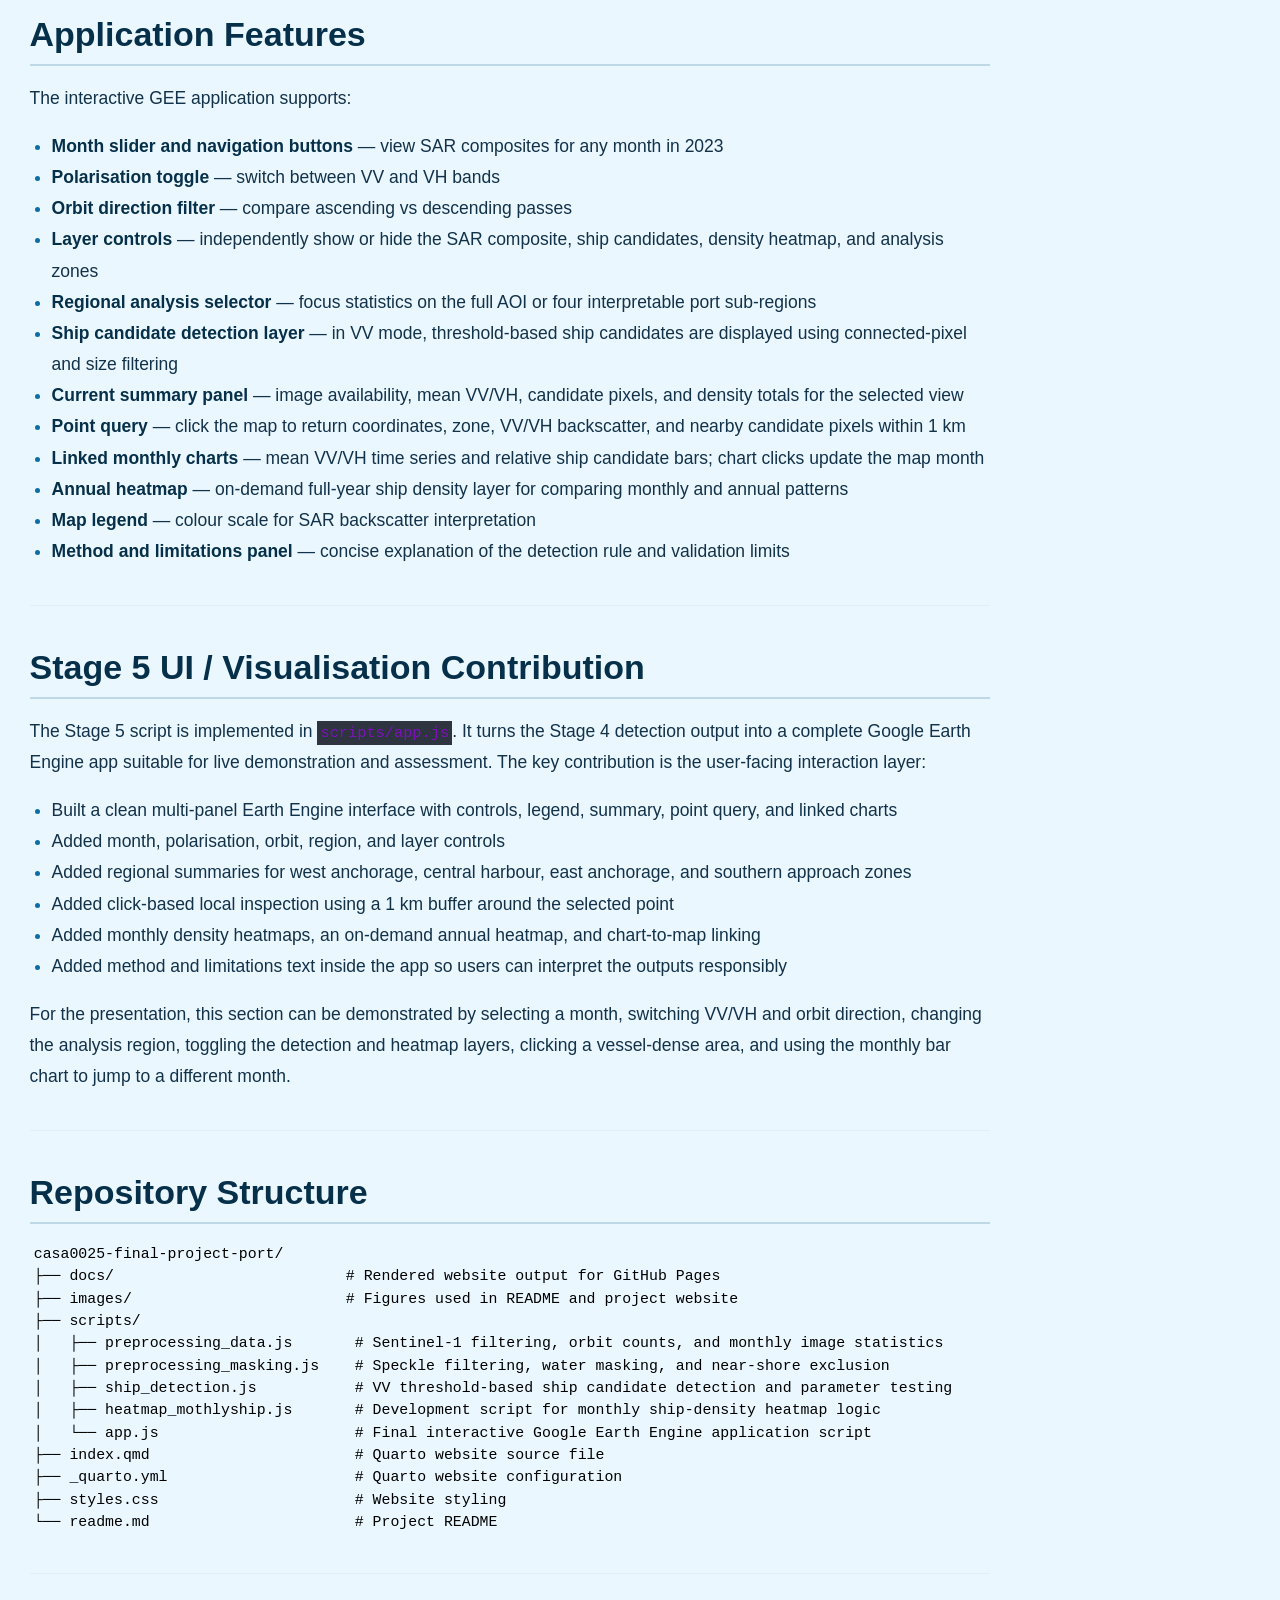
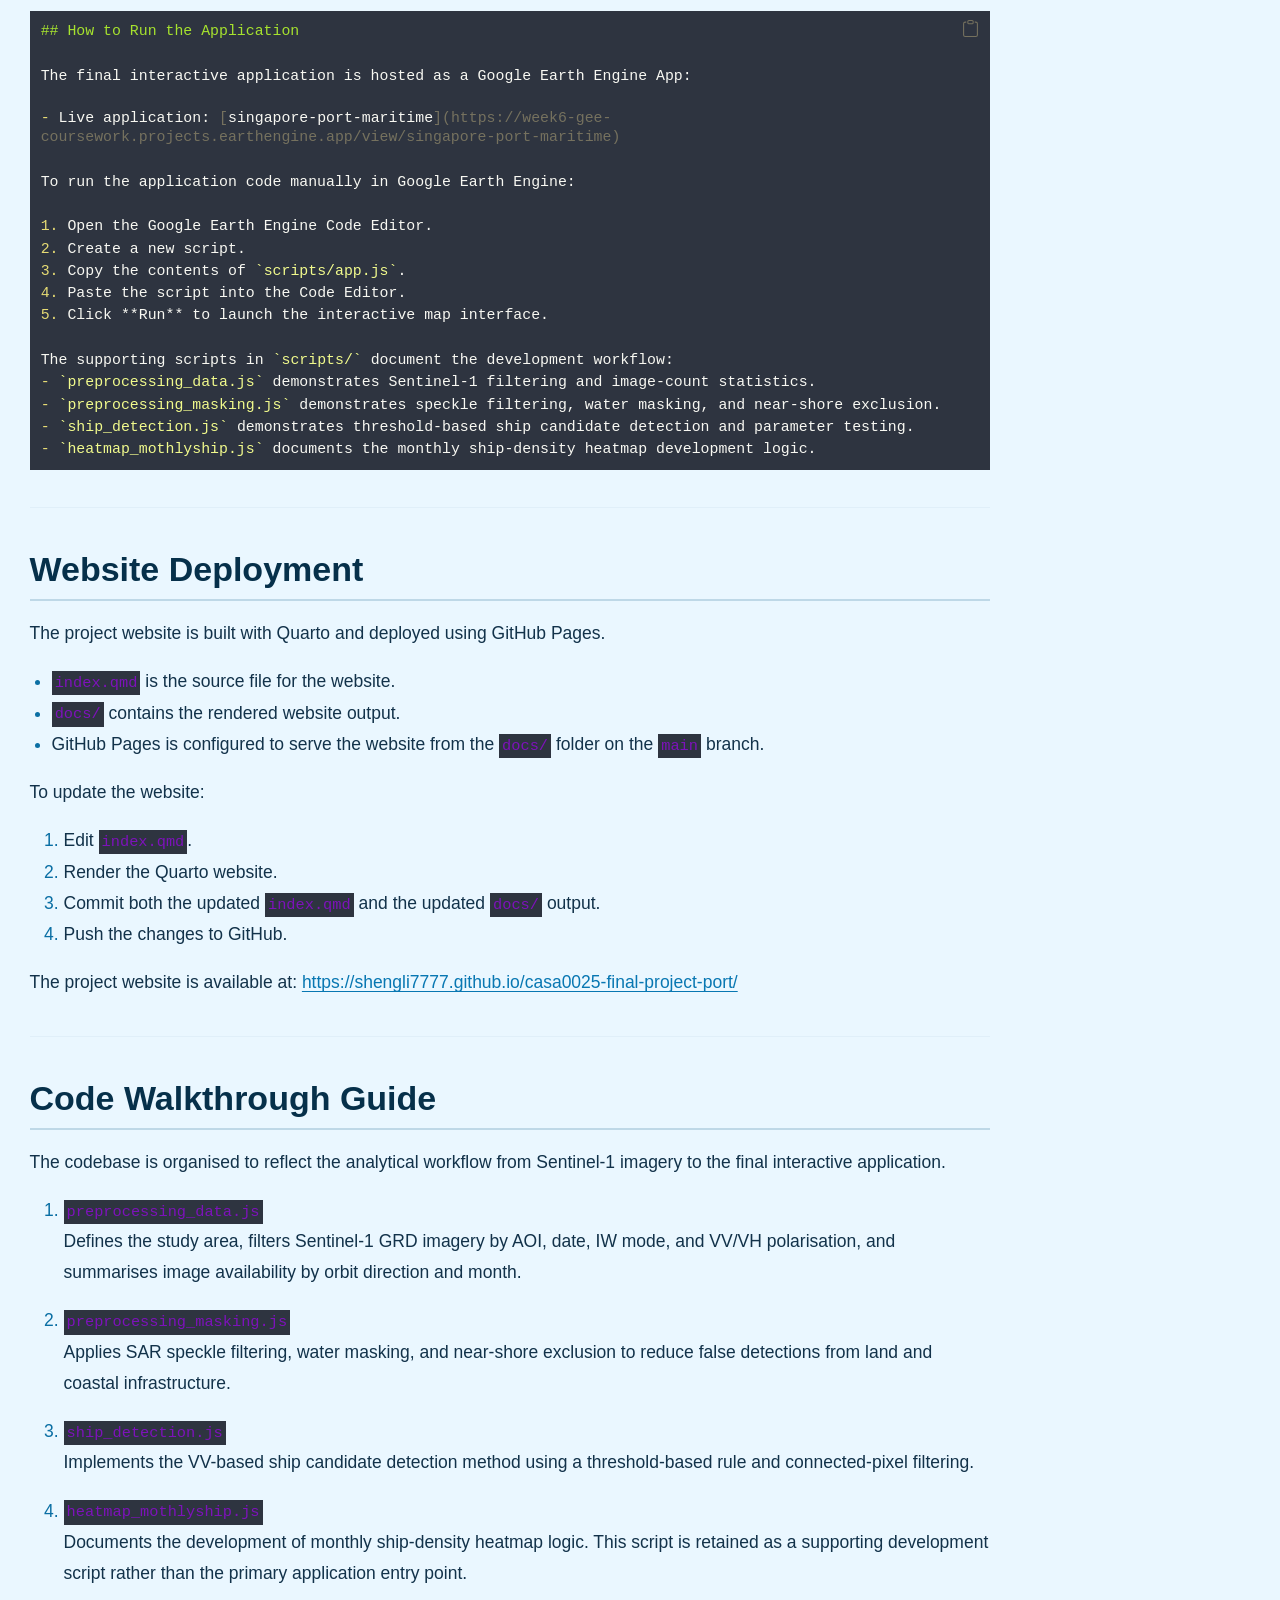
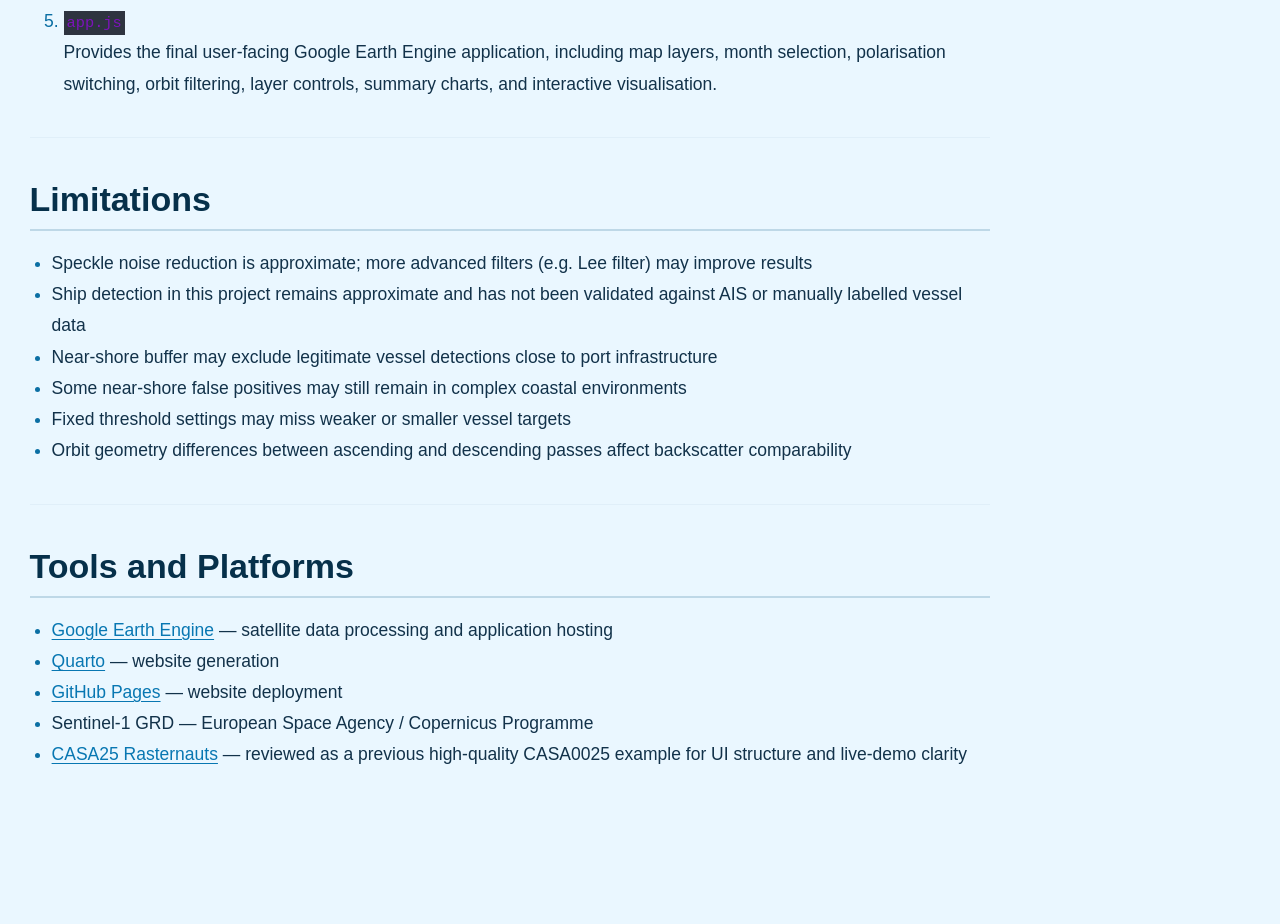
==== commit d4526340: "Render updated website with How it Works section" ====
--- a/docs/readme.html
+++ b/docs/readme.html
@@ -2,13 +2,16 @@
 <html xmlns="http://www.w3.org/1999/xhtml" lang="en" xml:lang="en"><head>
 
 <meta charset="utf-8">
-<meta name="generator" content="quarto-1.7.32">
+<meta name="generator" content="quarto-1.9.37">
 
 <meta name="viewport" content="width=device-width, initial-scale=1.0, user-scalable=yes">
 
 
 <title>readme – Singapore Shipping Activity Dashboard</title>
 <style>
+/* Default styles provided by pandoc.
+** See https://pandoc.org/MANUAL.html#variables-for-html for config info.
+*/
 code{white-space: pre-wrap;}
 span.smallcaps{font-variant: small-caps;}
 div.columns{display: flex; gap: min(4vw, 1.5em);}
@@ -19,6 +22,41 @@
   width: 0.8em;
   margin: 0 0.8em 0.2em -1em; /* quarto-specific, see https://github.com/quarto-dev/quarto-cli/issues/4556 */ 
   vertical-align: middle;
+}
+/* CSS for syntax highlighting */
+html { -webkit-text-size-adjust: 100%; }
+pre > code.sourceCode { white-space: pre; position: relative; }
+pre > code.sourceCode > span { display: inline-block; line-height: 1.25; }
+pre > code.sourceCode > span:empty { height: 1.2em; }
+.sourceCode { overflow: visible; }
+code.sourceCode > span { color: inherit; text-decoration: inherit; }
+div.sourceCode { margin: 1em 0; }
+pre.sourceCode { margin: 0; }
+@media screen {
+div.sourceCode { overflow: auto; }
+}
+@media print {
+pre > code.sourceCode { white-space: pre-wrap; }
+pre > code.sourceCode > span { text-indent: -5em; padding-left: 5em; }
+}
+pre.numberSource code
+  { counter-reset: source-line 0; }
+pre.numberSource code > span
+  { position: relative; left: -4em; counter-increment: source-line; }
+pre.numberSource code > span > a:first-child::before
+  { content: counter(source-line);
+    position: relative; left: -1em; text-align: right; vertical-align: baseline;
+    border: none; display: inline-block;
+    -webkit-touch-callout: none; -webkit-user-select: none;
+    -khtml-user-select: none; -moz-user-select: none;
+    -ms-user-select: none; user-select: none;
+    padding: 0 4px; width: 4em;
+  }
+pre.numberSource { margin-left: 3em;  padding-left: 4px; }
+div.sourceCode
+  {   }
+@media screen {
+pre > code.sourceCode > span > a:first-child::before { text-decoration: underline; }
 }
 </style>
 
@@ -36,10 +74,10 @@
 <script src="site_libs/quarto-html/tippy.umd.min.js"></script>
 <script src="site_libs/quarto-html/anchor.min.js"></script>
 <link href="site_libs/quarto-html/tippy.css" rel="stylesheet">
-<link href="site_libs/quarto-html/quarto-syntax-highlighting-9f30c2c2d2429ed22c1cf9f617479b3b.css" rel="stylesheet" id="quarto-text-highlighting-styles">
+<link href="site_libs/quarto-html/quarto-syntax-highlighting-e19f81c97bc45f6835df6be9cce9fdc9.css" rel="stylesheet" id="quarto-text-highlighting-styles">
 <script src="site_libs/bootstrap/bootstrap.min.js"></script>
 <link href="site_libs/bootstrap/bootstrap-icons.css" rel="stylesheet">
-<link href="site_libs/bootstrap/bootstrap-e3866b3096280c29da058bbe07245a78.min.css" rel="stylesheet" append-hash="true" id="quarto-bootstrap" data-mode="light">
+<link href="site_libs/bootstrap/bootstrap-443b18794f898080e8990b9a709c93f1.min.css" rel="stylesheet" append-hash="true" id="quarto-bootstrap" data-mode="light">
 <script id="quarto-search-options" type="application/json">{
   "location": "sidebar",
   "copy-button": false,
@@ -98,6 +136,8 @@
   <li><a href="#application-features" id="toc-application-features" class="nav-link" data-scroll-target="#application-features">Application Features</a></li>
   <li><a href="#stage-5-ui-visualisation-contribution" id="toc-stage-5-ui-visualisation-contribution" class="nav-link" data-scroll-target="#stage-5-ui-visualisation-contribution">Stage 5 UI / Visualisation Contribution</a></li>
   <li><a href="#repository-structure" id="toc-repository-structure" class="nav-link" data-scroll-target="#repository-structure">Repository Structure</a></li>
+  <li><a href="#website-deployment" id="toc-website-deployment" class="nav-link" data-scroll-target="#website-deployment">Website Deployment</a></li>
+  <li><a href="#code-walkthrough-guide" id="toc-code-walkthrough-guide" class="nav-link" data-scroll-target="#code-walkthrough-guide">Code Walkthrough Guide</a></li>
   <li><a href="#limitations" id="toc-limitations" class="nav-link" data-scroll-target="#limitations">Limitations</a></li>
   <li><a href="#tools-and-platforms" id="toc-tools-and-platforms" class="nav-link" data-scroll-target="#tools-and-platforms">Tools and Platforms</a></li>
   </ul></li>
@@ -225,21 +265,73 @@
 <section id="repository-structure" class="level2">
 <h2 class="anchored" data-anchor-id="repository-structure">Repository Structure</h2>
 <pre class="text"><code>casa0025-final-project-port/
-├── docs/                          # Rendered website (GitHub Pages)
-│   └── images/
-│       └── monthly_image_count.png
-├── images/
-│   ├── monthly_image_count.png
-│   ├── app_screenshot.png
-│   └── ship_detection_final.png
+├── docs/                          # Rendered website output for GitHub Pages
+├── images/                        # Figures used in README and project website
 ├── scripts/
-│   ├── preprocessing_data.js      # Initial data filtering and compositing
-│   ├── preprocessing_masking.js   # Speckle filter and masking
-│   ├── ship_detection.js          # Ship candidate detection and parameter testing
-│   └── app.js                     # Interactive GEE application script
-├── index.qmd                      # Website source (Quarto)
-├── _quarto.yml                    # Quarto configuration
-└── readme.md</code></pre>
+│   ├── preprocessing_data.js       # Sentinel-1 filtering, orbit counts, and monthly image statistics
+│   ├── preprocessing_masking.js    # Speckle filtering, water masking, and near-shore exclusion
+│   ├── ship_detection.js           # VV threshold-based ship candidate detection and parameter testing
+│   ├── heatmap_mothlyship.js       # Development script for monthly ship-density heatmap logic
+│   └── app.js                      # Final interactive Google Earth Engine application script
+├── index.qmd                       # Quarto website source file
+├── _quarto.yml                     # Quarto website configuration
+├── styles.css                      # Website styling
+└── readme.md                       # Project README</code></pre>
+<hr>
+<div class="code-copy-outer-scaffold"><div class="sourceCode" id="cb2"><pre class="sourceCode md code-with-copy"><code class="sourceCode markdown"><span id="cb2-1"><a href="#cb2-1" aria-hidden="true" tabindex="-1"></a><span class="fu">## How to Run the Application</span></span>
+<span id="cb2-2"><a href="#cb2-2" aria-hidden="true" tabindex="-1"></a></span>
+<span id="cb2-3"><a href="#cb2-3" aria-hidden="true" tabindex="-1"></a>The final interactive application is hosted as a Google Earth Engine App:</span>
+<span id="cb2-4"><a href="#cb2-4" aria-hidden="true" tabindex="-1"></a></span>
+<span id="cb2-5"><a href="#cb2-5" aria-hidden="true" tabindex="-1"></a><span class="ss">- </span>Live application: <span class="co">[</span><span class="ot">singapore-port-maritime</span><span class="co">](https://week6-gee-coursework.projects.earthengine.app/view/singapore-port-maritime)</span></span>
+<span id="cb2-6"><a href="#cb2-6" aria-hidden="true" tabindex="-1"></a></span>
+<span id="cb2-7"><a href="#cb2-7" aria-hidden="true" tabindex="-1"></a>To run the application code manually in Google Earth Engine:</span>
+<span id="cb2-8"><a href="#cb2-8" aria-hidden="true" tabindex="-1"></a></span>
+<span id="cb2-9"><a href="#cb2-9" aria-hidden="true" tabindex="-1"></a><span class="ss">1. </span>Open the Google Earth Engine Code Editor.</span>
+<span id="cb2-10"><a href="#cb2-10" aria-hidden="true" tabindex="-1"></a><span class="ss">2. </span>Create a new script.</span>
+<span id="cb2-11"><a href="#cb2-11" aria-hidden="true" tabindex="-1"></a><span class="ss">3. </span>Copy the contents of <span class="in">`scripts/app.js`</span>.</span>
+<span id="cb2-12"><a href="#cb2-12" aria-hidden="true" tabindex="-1"></a><span class="ss">4. </span>Paste the script into the Code Editor.</span>
+<span id="cb2-13"><a href="#cb2-13" aria-hidden="true" tabindex="-1"></a><span class="ss">5. </span>Click **Run** to launch the interactive map interface.</span>
+<span id="cb2-14"><a href="#cb2-14" aria-hidden="true" tabindex="-1"></a></span>
+<span id="cb2-15"><a href="#cb2-15" aria-hidden="true" tabindex="-1"></a>The supporting scripts in <span class="in">`scripts/`</span> document the development workflow:</span>
+<span id="cb2-16"><a href="#cb2-16" aria-hidden="true" tabindex="-1"></a><span class="ss">- </span><span class="in">`preprocessing_data.js`</span> demonstrates Sentinel-1 filtering and image-count statistics.</span>
+<span id="cb2-17"><a href="#cb2-17" aria-hidden="true" tabindex="-1"></a><span class="ss">- </span><span class="in">`preprocessing_masking.js`</span> demonstrates speckle filtering, water masking, and near-shore exclusion.</span>
+<span id="cb2-18"><a href="#cb2-18" aria-hidden="true" tabindex="-1"></a><span class="ss">- </span><span class="in">`ship_detection.js`</span> demonstrates threshold-based ship candidate detection and parameter testing.</span>
+<span id="cb2-19"><a href="#cb2-19" aria-hidden="true" tabindex="-1"></a><span class="ss">- </span><span class="in">`heatmap_mothlyship.js`</span> documents the monthly ship-density heatmap development logic.</span></code></pre></div><button title="Copy to Clipboard" class="code-copy-button"><i class="bi"></i></button></div>
+<hr>
+</section>
+<section id="website-deployment" class="level2">
+<h2 class="anchored" data-anchor-id="website-deployment">Website Deployment</h2>
+<p>The project website is built with Quarto and deployed using GitHub Pages.</p>
+<ul>
+<li><code>index.qmd</code> is the source file for the website.</li>
+<li><code>docs/</code> contains the rendered website output.</li>
+<li>GitHub Pages is configured to serve the website from the <code>docs/</code> folder on the <code>main</code> branch.</li>
+</ul>
+<p>To update the website:</p>
+<ol type="1">
+<li>Edit <code>index.qmd</code>.</li>
+<li>Render the Quarto website.</li>
+<li>Commit both the updated <code>index.qmd</code> and the updated <code>docs/</code> output.</li>
+<li>Push the changes to GitHub.</li>
+</ol>
+<p>The project website is available at: <a href="https://shengli7777.github.io/casa0025-final-project-port/">https://shengli7777.github.io/casa0025-final-project-port/</a></p>
+<hr>
+</section>
+<section id="code-walkthrough-guide" class="level2">
+<h2 class="anchored" data-anchor-id="code-walkthrough-guide">Code Walkthrough Guide</h2>
+<p>The codebase is organised to reflect the analytical workflow from Sentinel-1 imagery to the final interactive application.</p>
+<ol type="1">
+<li><p><code>preprocessing_data.js</code><br>
+Defines the study area, filters Sentinel-1 GRD imagery by AOI, date, IW mode, and VV/VH polarisation, and summarises image availability by orbit direction and month.</p></li>
+<li><p><code>preprocessing_masking.js</code><br>
+Applies SAR speckle filtering, water masking, and near-shore exclusion to reduce false detections from land and coastal infrastructure.</p></li>
+<li><p><code>ship_detection.js</code><br>
+Implements the VV-based ship candidate detection method using a threshold-based rule and connected-pixel filtering.</p></li>
+<li><p><code>heatmap_mothlyship.js</code><br>
+Documents the development of monthly ship-density heatmap logic. This script is retained as a supporting development script rather than the primary application entry point.</p></li>
+<li><p><code>app.js</code><br>
+Provides the final user-facing Google Earth Engine application, including map layers, month selection, polarisation switching, orbit filtering, layer controls, summary charts, and interactive visualisation.</p></li>
+</ol>
 <hr>
 </section>
 <section id="limitations" class="level2">
@@ -270,6 +362,7 @@
 
 </main> <!-- /main -->
 <script src="toc-active.js"></script>
+
 <script id="quarto-html-after-body" type="application/javascript">
   window.document.addEventListener("DOMContentLoaded", function (event) {
     const icon = "";
@@ -321,13 +414,14 @@
       e.clearSelection();
     }
     const getTextToCopy = function(trigger) {
-        const codeEl = trigger.previousElementSibling.cloneNode(true);
-        for (const childEl of codeEl.children) {
-          if (isCodeAnnotation(childEl)) {
-            childEl.remove();
-          }
-        }
-        return codeEl.innerText;
+      const outerScaffold = trigger.parentElement.cloneNode(true);
+      const codeEl = outerScaffold.querySelector('code');
+      for (const childEl of codeEl.children) {
+        if (isCodeAnnotation(childEl)) {
+          childEl.remove();
+        }
+      }
+      return codeEl.innerText;
     }
     const clipboard = new window.ClipboardJS('.code-copy-button:not([data-in-quarto-modal])', {
       text: getTextToCopy
--- a/docs/site_libs/quarto-html/quarto-syntax-highlighting-e19f81c97bc45f6835df6be9cce9fdc9.css
+++ b/docs/site_libs/quarto-html/quarto-syntax-highlighting-e19f81c97bc45f6835df6be9cce9fdc9.css
@@ -0,0 +1,211 @@
+/* quarto syntax highlight colors */
+:root {
+  --quarto-hl-al-color: #ff5555;
+  --quarto-hl-an-color: #75715e;
+  --quarto-hl-at-color: #f92672;
+  --quarto-hl-bn-color: #ae81ff;
+  --quarto-hl-bu-color: #66D9EF;
+  --quarto-hl-ch-color: #e6db74;
+  --quarto-hl-co-color: #75715e;
+  --quarto-hl-cv-color: #75715e;
+  --quarto-hl-cn-color: #ae81ff;
+  --quarto-hl-cf-color: #f92672;
+  --quarto-hl-dt-color: #66d9ef;
+  --quarto-hl-dv-color: #ae81ff;
+  --quarto-hl-do-color: #75715e;
+  --quarto-hl-er-color: #ff5555;
+  --quarto-hl-ex-color: #a6e22e;
+  --quarto-hl-fl-color: #ae81ff;
+  --quarto-hl-fu-color: #a6e22e;
+  --quarto-hl-im-color: #f92672;
+  --quarto-hl-in-color: #f1fa8c;
+  --quarto-hl-kw-color: #f92672;
+  --quarto-hl-op-color: #f8f8f2;
+  --quarto-hl-pp-color: #f92672;
+  --quarto-hl-re-color: #75715e;
+  --quarto-hl-sc-color: #ae81ff;
+  --quarto-hl-ss-color: #e6db74;
+  --quarto-hl-st-color: #e6db74;
+  --quarto-hl-va-color: #f8f8f2;
+  --quarto-hl-vs-color: #e6db74;
+  --quarto-hl-wa-color: #ff5555;
+}
+
+/* other quarto variables */
+:root {
+  --quarto-font-monospace: SFMono-Regular, Menlo, Monaco, Consolas, "Liberation Mono", "Courier New", monospace;
+}
+
+/* syntax highlight based on Pandoc's rules */
+pre > code.sourceCode > span {
+  color: #f8f8f2;
+}
+
+code.sourceCode > span {
+  color: #f8f8f2;
+}
+
+div.sourceCode,
+div.sourceCode pre.sourceCode {
+  color: #f8f8f2;
+}
+
+/* Normal */
+code span {
+  color: #f8f8f2;
+}
+
+/* Alert */
+code span.al {
+  font-weight: bold;
+  color: #ff5555;
+}
+
+/* Annotation */
+code span.an {
+  color: #75715e;
+}
+
+/* Attribute */
+code span.at {
+  color: #f92672;
+}
+
+/* BaseN */
+code span.bn {
+  color: #ae81ff;
+}
+
+/* BuiltIn */
+code span.bu {
+  color: #66D9EF;
+}
+
+/* ControlFlow */
+code span.cf {
+  color: #f92672;
+}
+
+/* Char */
+code span.ch {
+  color: #e6db74;
+}
+
+/* Constant */
+code span.cn {
+  color: #ae81ff;
+}
+
+/* Comment */
+code span.co {
+  color: #75715e;
+}
+
+/* CommentVar */
+code span.cv {
+  color: #75715e;
+}
+
+/* Documentation */
+code span.do {
+  color: #75715e;
+}
+
+/* DataType */
+code span.dt {
+  font-style: italic;
+  color: #66d9ef;
+}
+
+/* DecVal */
+code span.dv {
+  color: #ae81ff;
+}
+
+/* Error */
+code span.er {
+  color: #ff5555;
+  text-decoration: underline;
+}
+
+/* Extension */
+code span.ex {
+  font-weight: bold;
+  color: #a6e22e;
+}
+
+/* Float */
+code span.fl {
+  color: #ae81ff;
+}
+
+/* Function */
+code span.fu {
+  color: #a6e22e;
+}
+
+/* Import */
+code span.im {
+  color: #f92672;
+}
+
+/* Information */
+code span.in {
+  color: #f1fa8c;
+}
+
+/* Keyword */
+code span.kw {
+  color: #f92672;
+}
+
+/* Operator */
+code span.op {
+  color: #f8f8f2;
+}
+
+/* Preprocessor */
+code span.pp {
+  color: #f92672;
+}
+
+/* RegionMarker */
+code span.re {
+  color: #75715e;
+}
+
+/* SpecialChar */
+code span.sc {
+  color: #ae81ff;
+}
+
+/* SpecialString */
+code span.ss {
+  color: #e6db74;
+}
+
+/* String */
+code span.st {
+  color: #e6db74;
+}
+
+/* Variable */
+code span.va {
+  color: #f8f8f2;
+}
+
+/* VerbatimString */
+code span.vs {
+  color: #e6db74;
+}
+
+/* Warning */
+code span.wa {
+  color: #ff5555;
+}
+
+.prevent-inlining {
+  content: "</";
+}
+
+/*# sourceMappingURL=1d37cd794c91e4a768d7c48ee7cb346f.css.map */
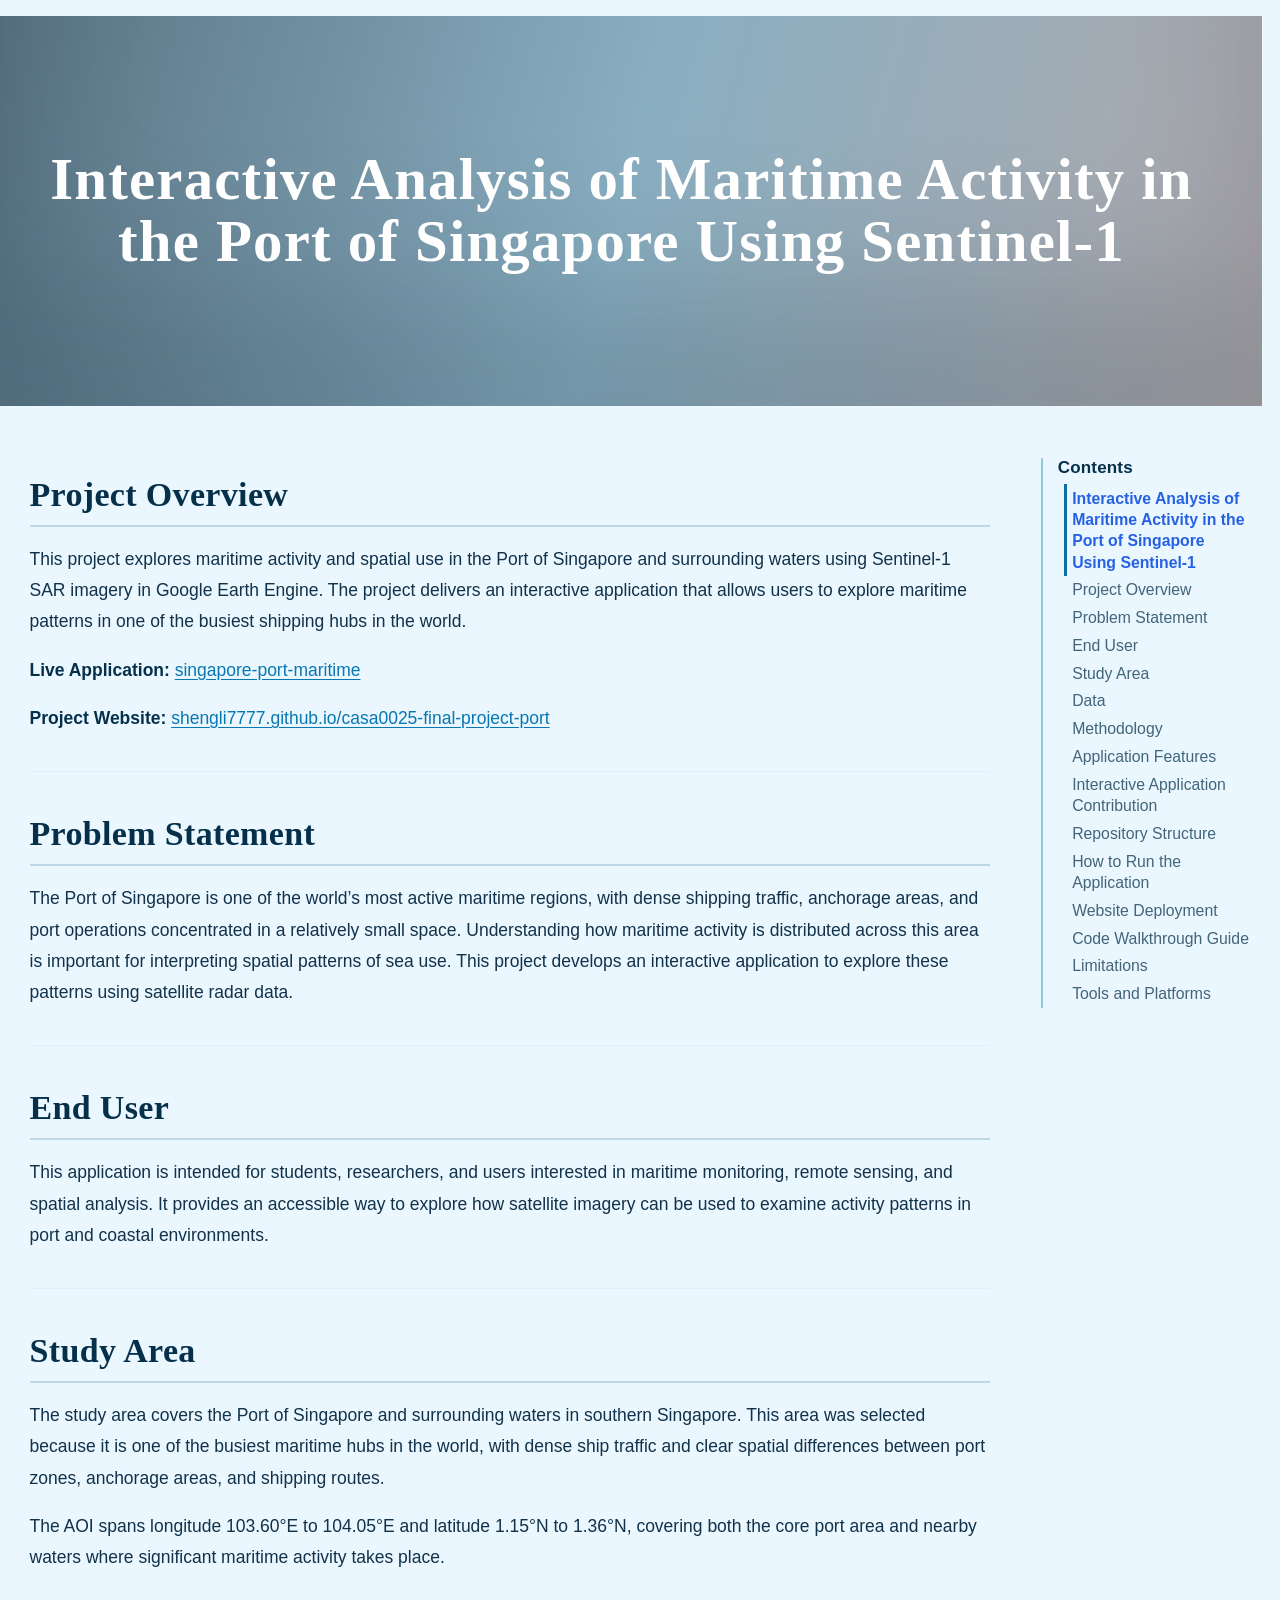
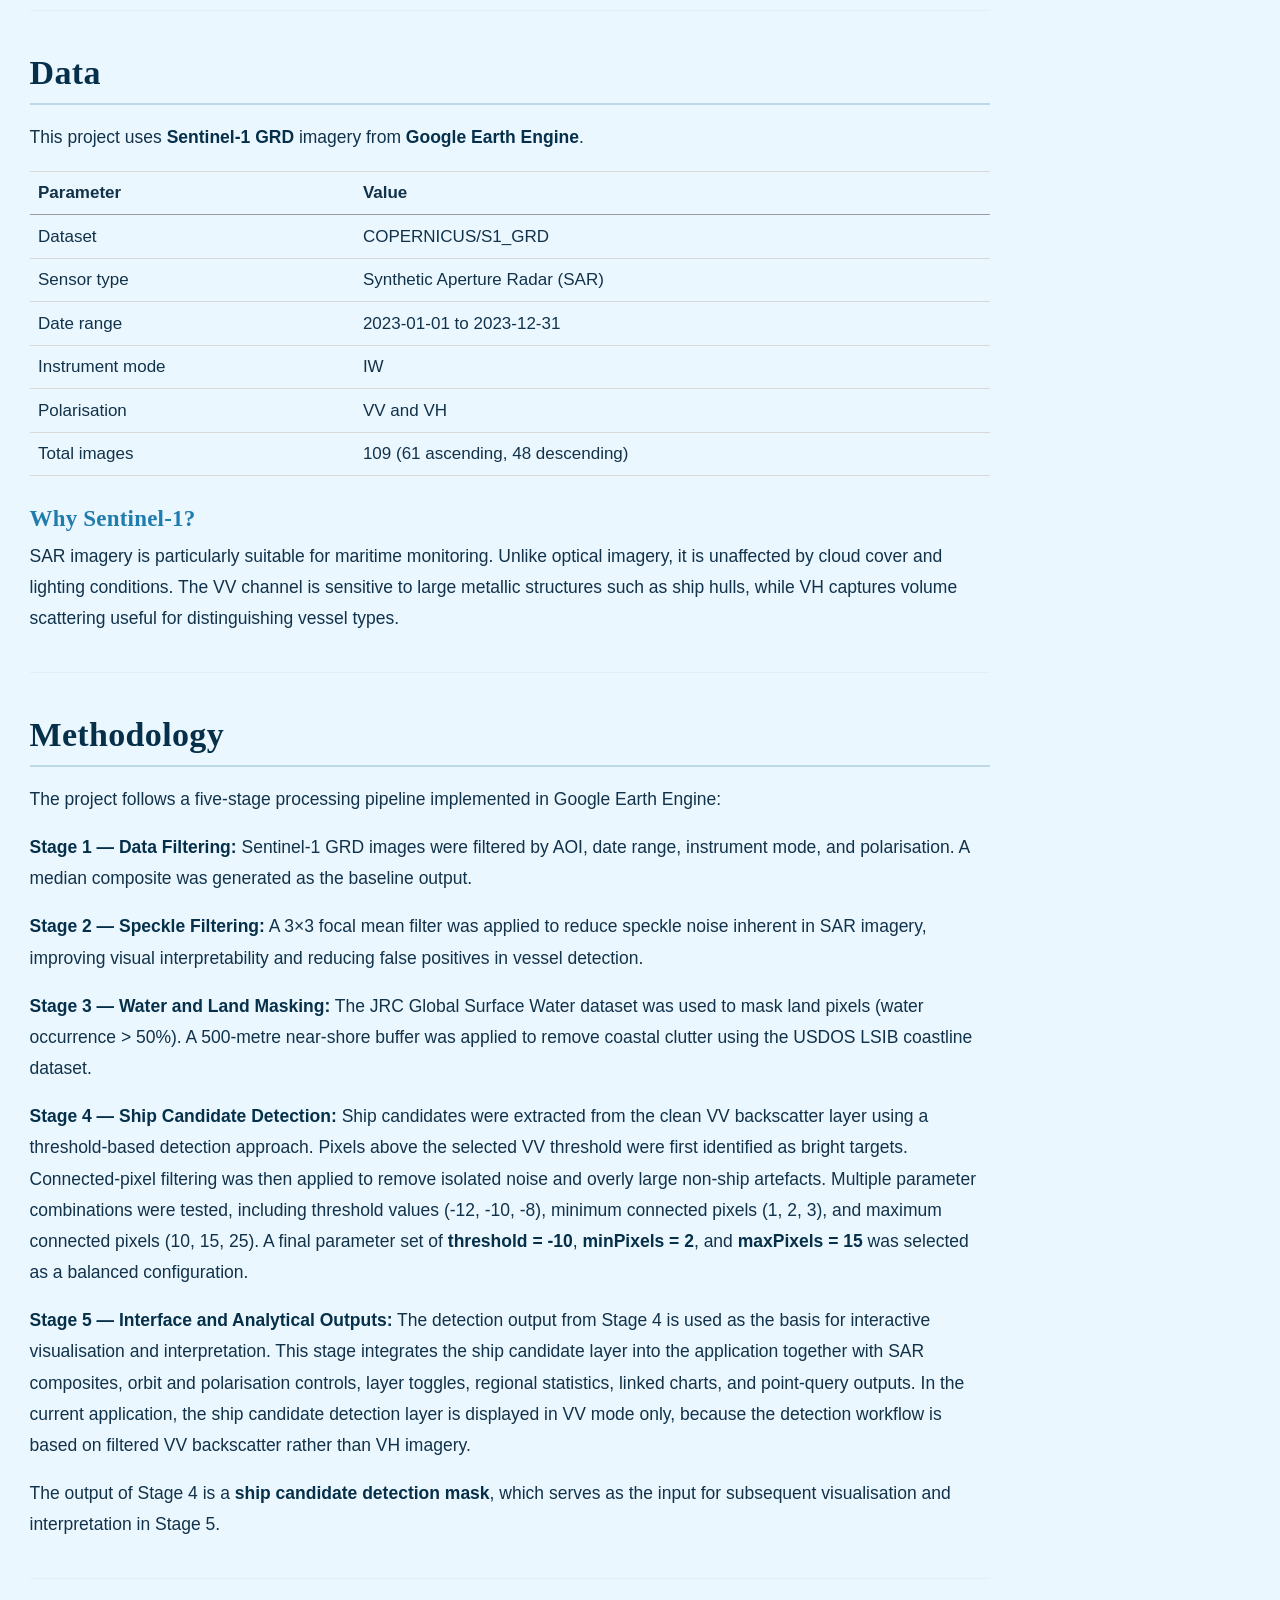
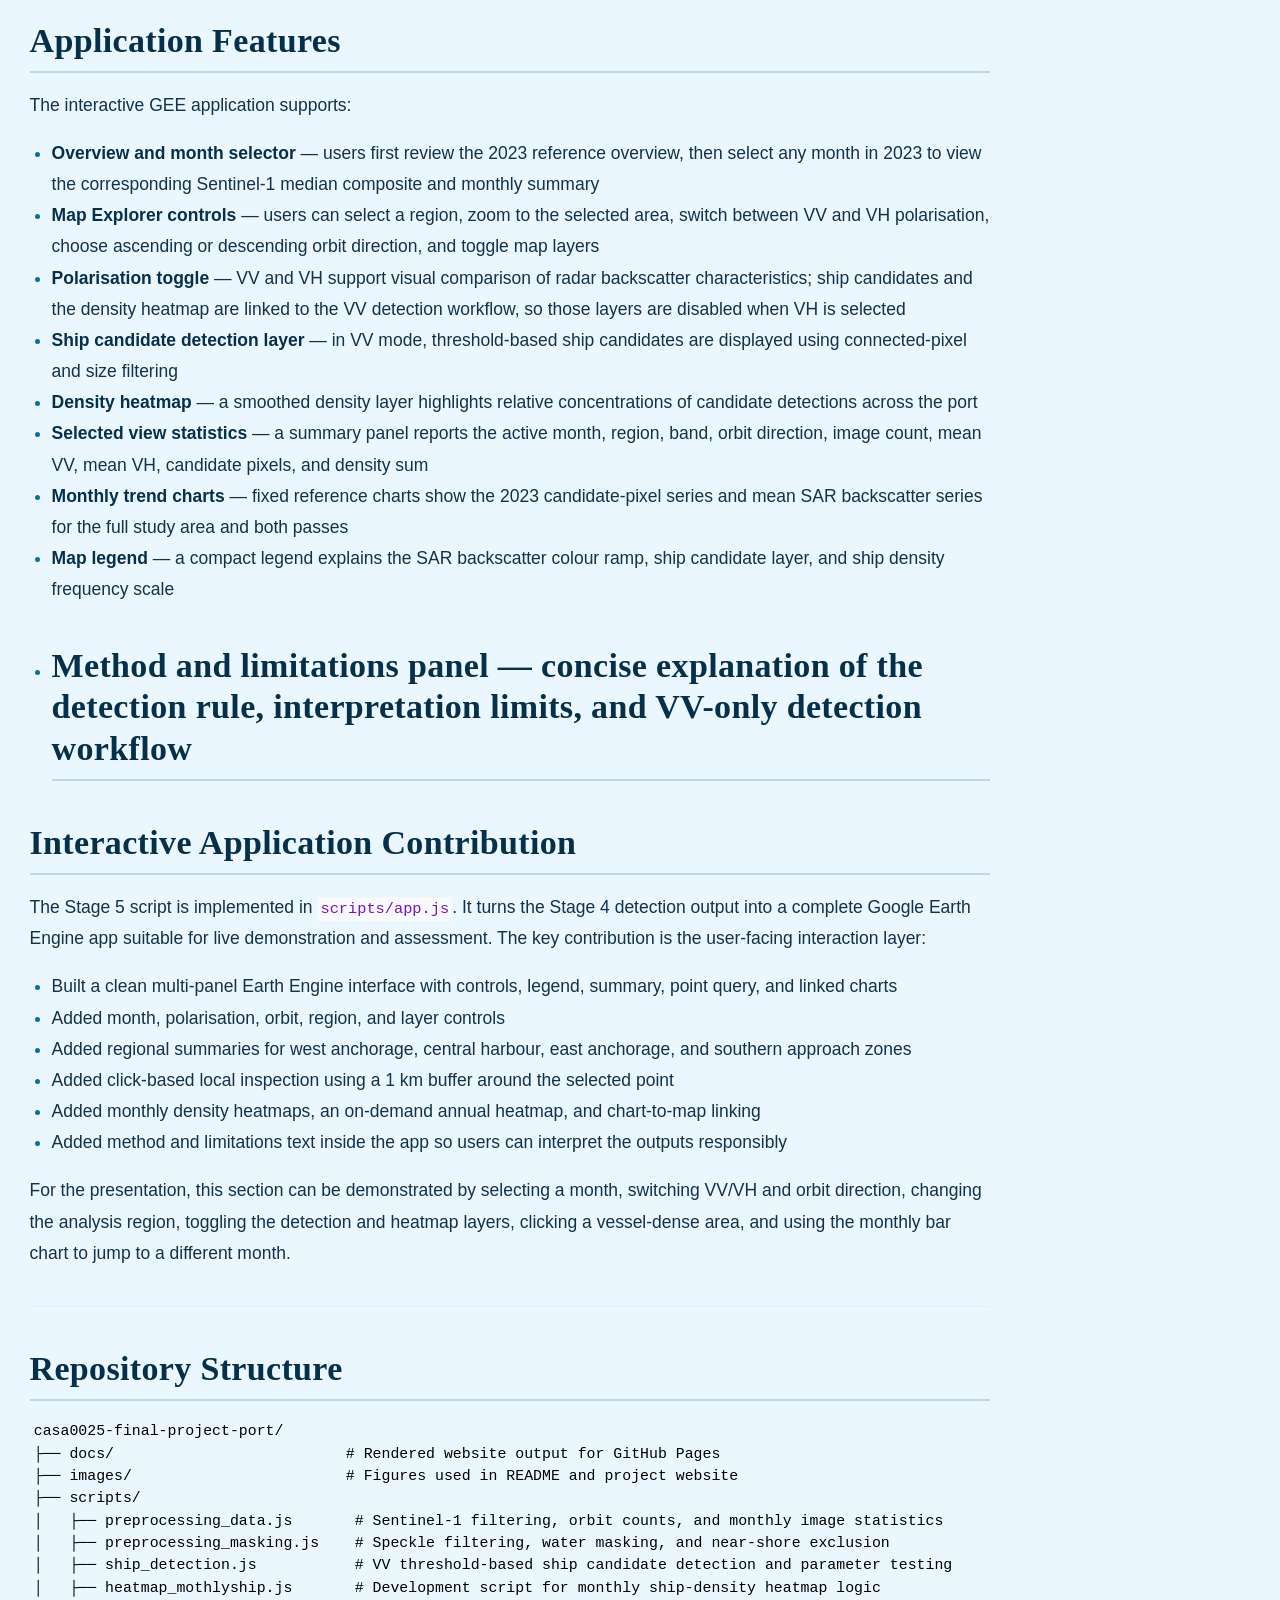
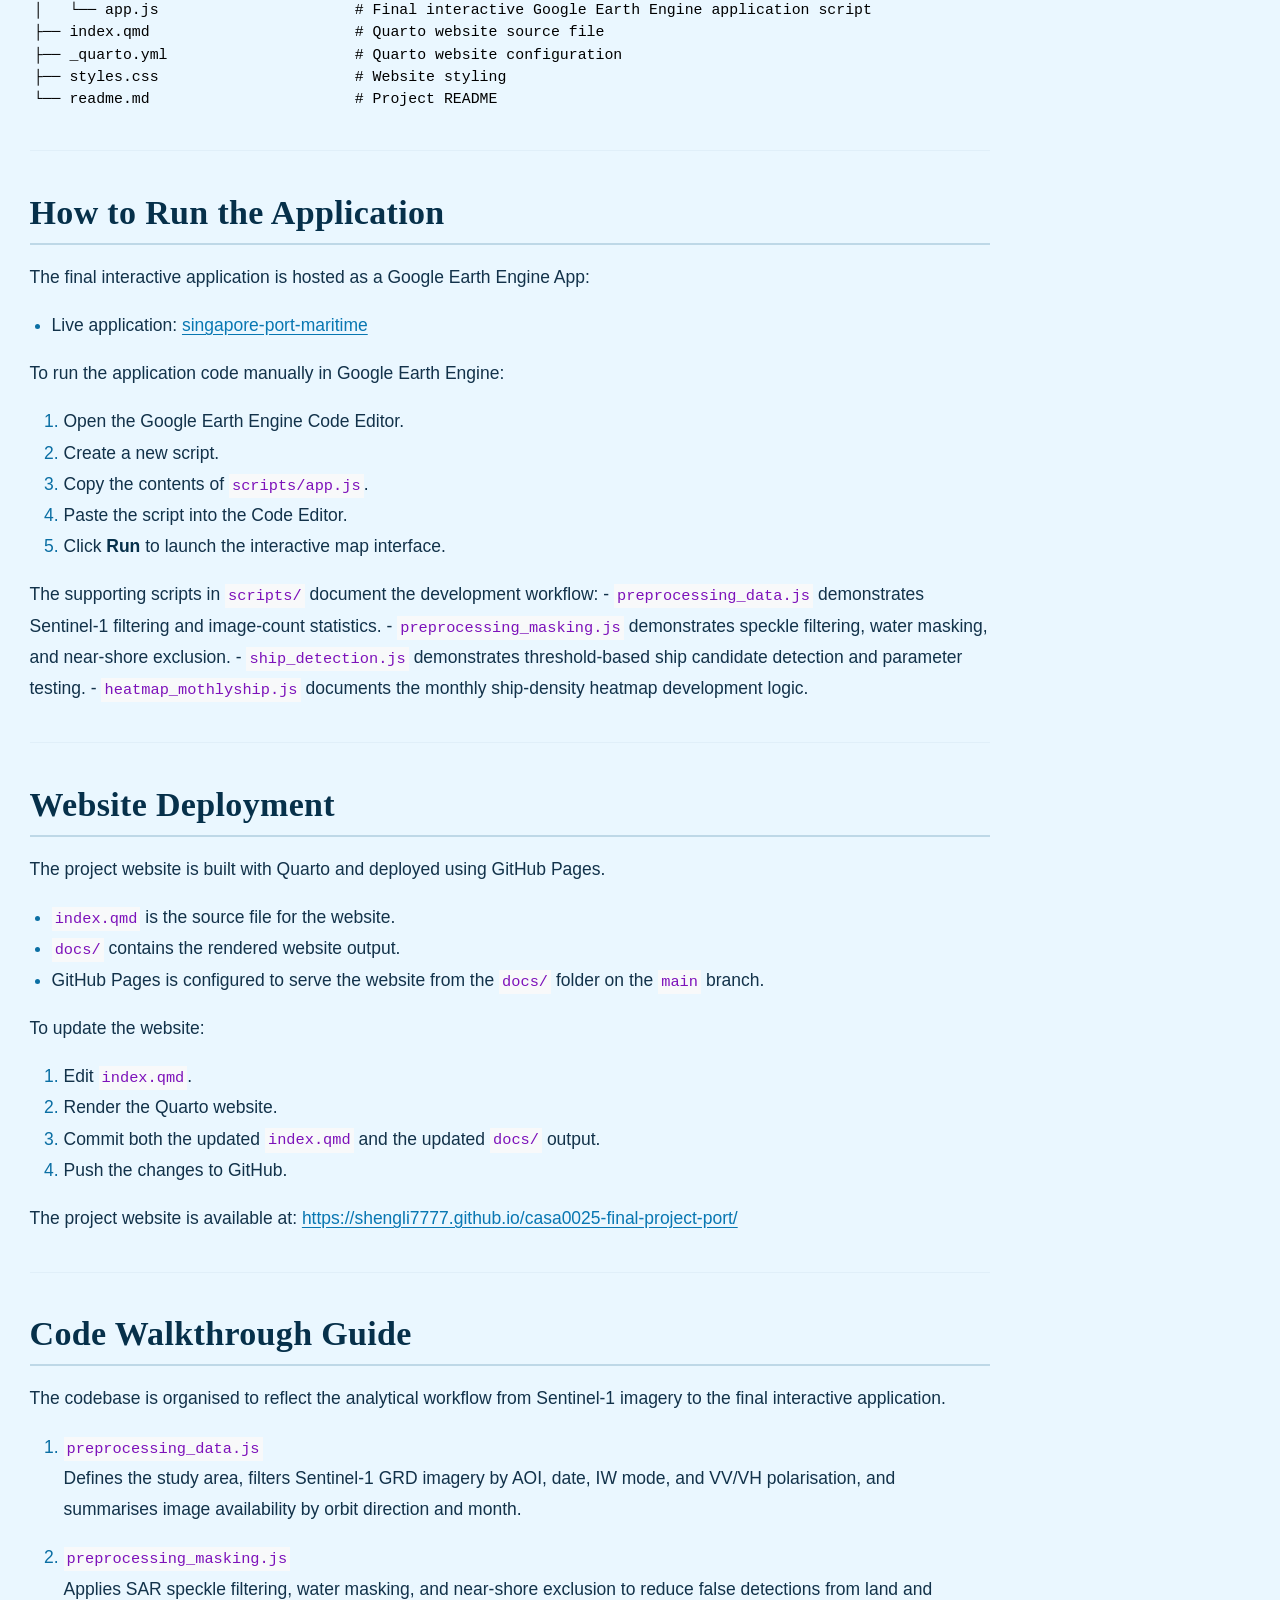
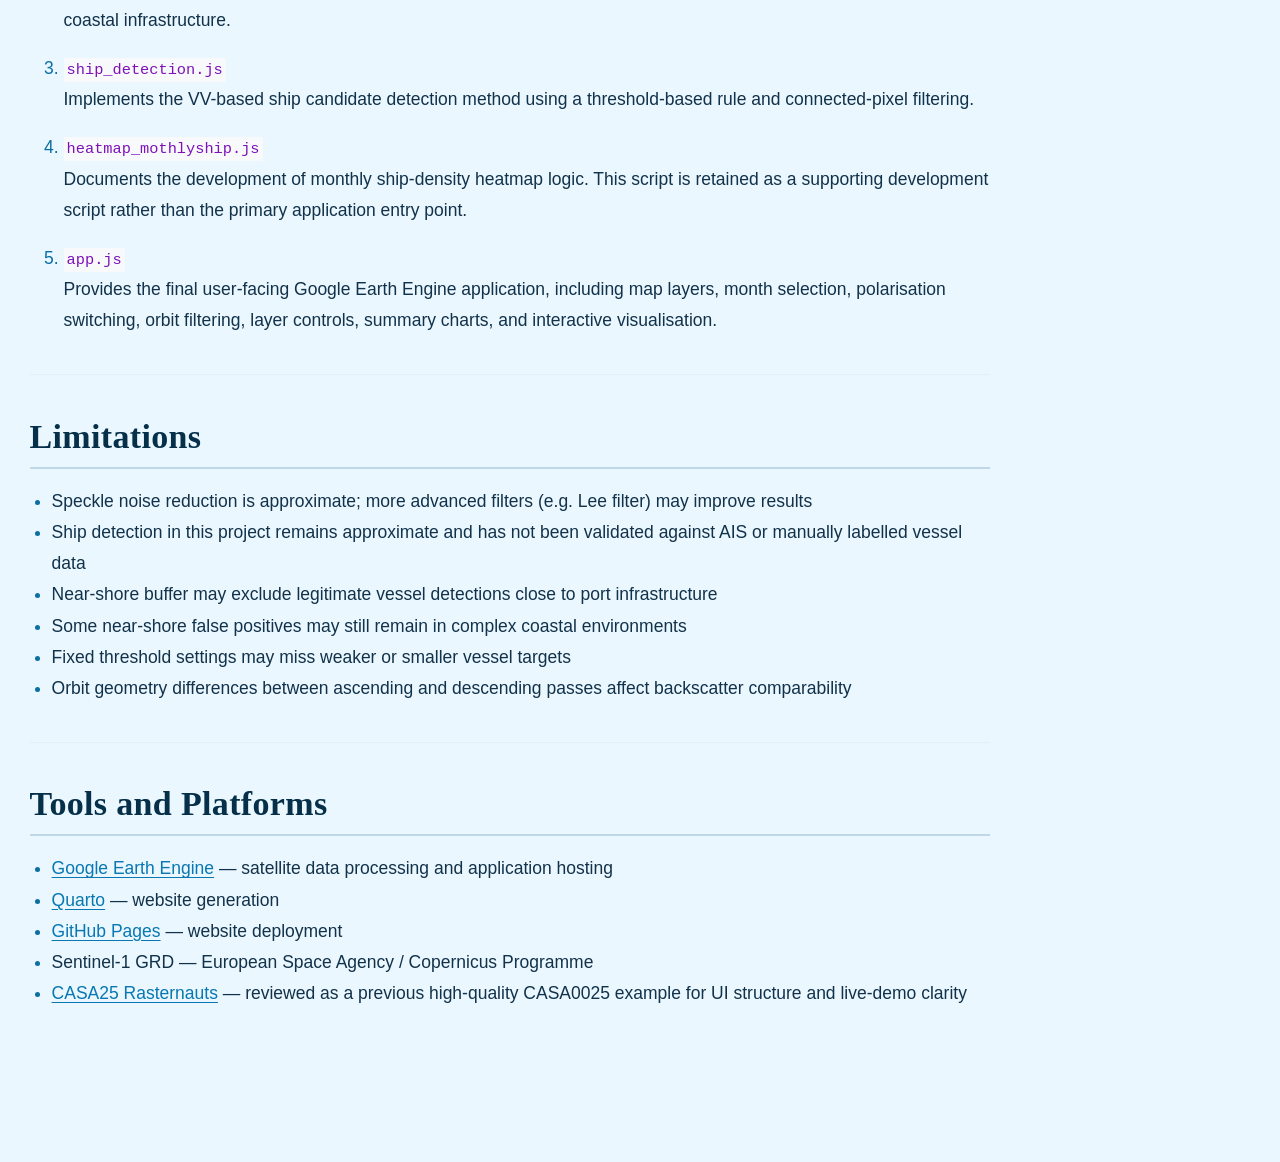
==== commit 4bc2d1ad: "Update application link and website layout" ====
--- a/docs/readme.html
+++ b/docs/readme.html
@@ -2,16 +2,13 @@
 <html xmlns="http://www.w3.org/1999/xhtml" lang="en" xml:lang="en"><head>
 
 <meta charset="utf-8">
-<meta name="generator" content="quarto-1.9.37">
+<meta name="generator" content="quarto-1.7.32">
 
 <meta name="viewport" content="width=device-width, initial-scale=1.0, user-scalable=yes">
 
 
 <title>readme – Singapore Shipping Activity Dashboard</title>
 <style>
-/* Default styles provided by pandoc.
-** See https://pandoc.org/MANUAL.html#variables-for-html for config info.
-*/
 code{white-space: pre-wrap;}
 span.smallcaps{font-variant: small-caps;}
 div.columns{display: flex; gap: min(4vw, 1.5em);}
@@ -22,41 +19,6 @@
   width: 0.8em;
   margin: 0 0.8em 0.2em -1em; /* quarto-specific, see https://github.com/quarto-dev/quarto-cli/issues/4556 */ 
   vertical-align: middle;
-}
-/* CSS for syntax highlighting */
-html { -webkit-text-size-adjust: 100%; }
-pre > code.sourceCode { white-space: pre; position: relative; }
-pre > code.sourceCode > span { display: inline-block; line-height: 1.25; }
-pre > code.sourceCode > span:empty { height: 1.2em; }
-.sourceCode { overflow: visible; }
-code.sourceCode > span { color: inherit; text-decoration: inherit; }
-div.sourceCode { margin: 1em 0; }
-pre.sourceCode { margin: 0; }
-@media screen {
-div.sourceCode { overflow: auto; }
-}
-@media print {
-pre > code.sourceCode { white-space: pre-wrap; }
-pre > code.sourceCode > span { text-indent: -5em; padding-left: 5em; }
-}
-pre.numberSource code
-  { counter-reset: source-line 0; }
-pre.numberSource code > span
-  { position: relative; left: -4em; counter-increment: source-line; }
-pre.numberSource code > span > a:first-child::before
-  { content: counter(source-line);
-    position: relative; left: -1em; text-align: right; vertical-align: baseline;
-    border: none; display: inline-block;
-    -webkit-touch-callout: none; -webkit-user-select: none;
-    -khtml-user-select: none; -moz-user-select: none;
-    -ms-user-select: none; user-select: none;
-    padding: 0 4px; width: 4em;
-  }
-pre.numberSource { margin-left: 3em;  padding-left: 4px; }
-div.sourceCode
-  {   }
-@media screen {
-pre > code.sourceCode > span > a:first-child::before { text-decoration: underline; }
 }
 </style>
 
@@ -74,10 +36,10 @@
 <script src="site_libs/quarto-html/tippy.umd.min.js"></script>
 <script src="site_libs/quarto-html/anchor.min.js"></script>
 <link href="site_libs/quarto-html/tippy.css" rel="stylesheet">
-<link href="site_libs/quarto-html/quarto-syntax-highlighting-e19f81c97bc45f6835df6be9cce9fdc9.css" rel="stylesheet" id="quarto-text-highlighting-styles">
+<link href="site_libs/quarto-html/quarto-syntax-highlighting-9f30c2c2d2429ed22c1cf9f617479b3b.css" rel="stylesheet" id="quarto-text-highlighting-styles">
 <script src="site_libs/bootstrap/bootstrap.min.js"></script>
 <link href="site_libs/bootstrap/bootstrap-icons.css" rel="stylesheet">
-<link href="site_libs/bootstrap/bootstrap-443b18794f898080e8990b9a709c93f1.min.css" rel="stylesheet" append-hash="true" id="quarto-bootstrap" data-mode="light">
+<link href="site_libs/bootstrap/bootstrap-e3866b3096280c29da058bbe07245a78.min.css" rel="stylesheet" append-hash="true" id="quarto-bootstrap" data-mode="light">
 <script id="quarto-search-options" type="application/json">{
   "location": "sidebar",
   "copy-button": false,
@@ -134,8 +96,9 @@
   </ul></li>
   <li><a href="#methodology" id="toc-methodology" class="nav-link" data-scroll-target="#methodology">Methodology</a></li>
   <li><a href="#application-features" id="toc-application-features" class="nav-link" data-scroll-target="#application-features">Application Features</a></li>
-  <li><a href="#stage-5-ui-visualisation-contribution" id="toc-stage-5-ui-visualisation-contribution" class="nav-link" data-scroll-target="#stage-5-ui-visualisation-contribution">Stage 5 UI / Visualisation Contribution</a></li>
+  <li><a href="#interactive-application-contribution" id="toc-interactive-application-contribution" class="nav-link" data-scroll-target="#interactive-application-contribution">Interactive Application Contribution</a></li>
   <li><a href="#repository-structure" id="toc-repository-structure" class="nav-link" data-scroll-target="#repository-structure">Repository Structure</a></li>
+  <li><a href="#how-to-run-the-application" id="toc-how-to-run-the-application" class="nav-link" data-scroll-target="#how-to-run-the-application">How to Run the Application</a></li>
   <li><a href="#website-deployment" id="toc-website-deployment" class="nav-link" data-scroll-target="#website-deployment">Website Deployment</a></li>
   <li><a href="#code-walkthrough-guide" id="toc-code-walkthrough-guide" class="nav-link" data-scroll-target="#code-walkthrough-guide">Code Walkthrough Guide</a></li>
   <li><a href="#limitations" id="toc-limitations" class="nav-link" data-scroll-target="#limitations">Limitations</a></li>
@@ -233,23 +196,19 @@
 <h2 class="anchored" data-anchor-id="application-features">Application Features</h2>
 <p>The interactive GEE application supports:</p>
 <ul>
-<li><strong>Month slider and navigation buttons</strong> — view SAR composites for any month in 2023</li>
-<li><strong>Polarisation toggle</strong> — switch between VV and VH bands</li>
-<li><strong>Orbit direction filter</strong> — compare ascending vs descending passes</li>
-<li><strong>Layer controls</strong> — independently show or hide the SAR composite, ship candidates, density heatmap, and analysis zones</li>
-<li><strong>Regional analysis selector</strong> — focus statistics on the full AOI or four interpretable port sub-regions</li>
+<li><strong>Overview and month selector</strong> — users first review the 2023 reference overview, then select any month in 2023 to view the corresponding Sentinel-1 median composite and monthly summary</li>
+<li><strong>Map Explorer controls</strong> — users can select a region, zoom to the selected area, switch between VV and VH polarisation, choose ascending or descending orbit direction, and toggle map layers</li>
+<li><strong>Polarisation toggle</strong> — VV and VH support visual comparison of radar backscatter characteristics; ship candidates and the density heatmap are linked to the VV detection workflow, so those layers are disabled when VH is selected</li>
 <li><strong>Ship candidate detection layer</strong> — in VV mode, threshold-based ship candidates are displayed using connected-pixel and size filtering</li>
-<li><strong>Current summary panel</strong> — image availability, mean VV/VH, candidate pixels, and density totals for the selected view</li>
-<li><strong>Point query</strong> — click the map to return coordinates, zone, VV/VH backscatter, and nearby candidate pixels within 1 km</li>
-<li><strong>Linked monthly charts</strong> — mean VV/VH time series and relative ship candidate bars; chart clicks update the map month</li>
-<li><strong>Annual heatmap</strong> — on-demand full-year ship density layer for comparing monthly and annual patterns</li>
-<li><strong>Map legend</strong> — colour scale for SAR backscatter interpretation</li>
-<li><strong>Method and limitations panel</strong> — concise explanation of the detection rule and validation limits</li>
+<li><strong>Density heatmap</strong> — a smoothed density layer highlights relative concentrations of candidate detections across the port</li>
+<li><strong>Selected view statistics</strong> — a summary panel reports the active month, region, band, orbit direction, image count, mean VV, mean VH, candidate pixels, and density sum</li>
+<li><strong>Monthly trend charts</strong> — fixed reference charts show the 2023 candidate-pixel series and mean SAR backscatter series for the full study area and both passes</li>
+<li><strong>Map legend</strong> — a compact legend explains the SAR backscatter colour ramp, ship candidate layer, and ship density frequency scale</li>
+<li><h2 id="method-and-limitations-panel-concise-explanation-of-the-detection-rule-interpretation-limits-and-vv-only-detection-workflow" class="anchored"><strong>Method and limitations panel</strong> — concise explanation of the detection rule, interpretation limits, and VV-only detection workflow</h2></li>
 </ul>
-<hr>
-</section>
-<section id="stage-5-ui-visualisation-contribution" class="level2">
-<h2 class="anchored" data-anchor-id="stage-5-ui-visualisation-contribution">Stage 5 UI / Visualisation Contribution</h2>
+</section>
+<section id="interactive-application-contribution" class="level2">
+<h2 class="anchored" data-anchor-id="interactive-application-contribution">Interactive Application Contribution</h2>
 <p>The Stage 5 script is implemented in <code>scripts/app.js</code>. It turns the Stage 4 detection output into a complete Google Earth Engine app suitable for live demonstration and assessment. The key contribution is the user-facing interaction layer:</p>
 <ul>
 <li>Built a clean multi-panel Earth Engine interface with controls, legend, summary, point query, and linked charts</li>
@@ -278,25 +237,22 @@
 ├── styles.css                      # Website styling
 └── readme.md                       # Project README</code></pre>
 <hr>
-<div class="code-copy-outer-scaffold"><div class="sourceCode" id="cb2"><pre class="sourceCode md code-with-copy"><code class="sourceCode markdown"><span id="cb2-1"><a href="#cb2-1" aria-hidden="true" tabindex="-1"></a><span class="fu">## How to Run the Application</span></span>
-<span id="cb2-2"><a href="#cb2-2" aria-hidden="true" tabindex="-1"></a></span>
-<span id="cb2-3"><a href="#cb2-3" aria-hidden="true" tabindex="-1"></a>The final interactive application is hosted as a Google Earth Engine App:</span>
-<span id="cb2-4"><a href="#cb2-4" aria-hidden="true" tabindex="-1"></a></span>
-<span id="cb2-5"><a href="#cb2-5" aria-hidden="true" tabindex="-1"></a><span class="ss">- </span>Live application: <span class="co">[</span><span class="ot">singapore-port-maritime</span><span class="co">](https://week6-gee-coursework.projects.earthengine.app/view/singapore-port-maritime)</span></span>
-<span id="cb2-6"><a href="#cb2-6" aria-hidden="true" tabindex="-1"></a></span>
-<span id="cb2-7"><a href="#cb2-7" aria-hidden="true" tabindex="-1"></a>To run the application code manually in Google Earth Engine:</span>
-<span id="cb2-8"><a href="#cb2-8" aria-hidden="true" tabindex="-1"></a></span>
-<span id="cb2-9"><a href="#cb2-9" aria-hidden="true" tabindex="-1"></a><span class="ss">1. </span>Open the Google Earth Engine Code Editor.</span>
-<span id="cb2-10"><a href="#cb2-10" aria-hidden="true" tabindex="-1"></a><span class="ss">2. </span>Create a new script.</span>
-<span id="cb2-11"><a href="#cb2-11" aria-hidden="true" tabindex="-1"></a><span class="ss">3. </span>Copy the contents of <span class="in">`scripts/app.js`</span>.</span>
-<span id="cb2-12"><a href="#cb2-12" aria-hidden="true" tabindex="-1"></a><span class="ss">4. </span>Paste the script into the Code Editor.</span>
-<span id="cb2-13"><a href="#cb2-13" aria-hidden="true" tabindex="-1"></a><span class="ss">5. </span>Click **Run** to launch the interactive map interface.</span>
-<span id="cb2-14"><a href="#cb2-14" aria-hidden="true" tabindex="-1"></a></span>
-<span id="cb2-15"><a href="#cb2-15" aria-hidden="true" tabindex="-1"></a>The supporting scripts in <span class="in">`scripts/`</span> document the development workflow:</span>
-<span id="cb2-16"><a href="#cb2-16" aria-hidden="true" tabindex="-1"></a><span class="ss">- </span><span class="in">`preprocessing_data.js`</span> demonstrates Sentinel-1 filtering and image-count statistics.</span>
-<span id="cb2-17"><a href="#cb2-17" aria-hidden="true" tabindex="-1"></a><span class="ss">- </span><span class="in">`preprocessing_masking.js`</span> demonstrates speckle filtering, water masking, and near-shore exclusion.</span>
-<span id="cb2-18"><a href="#cb2-18" aria-hidden="true" tabindex="-1"></a><span class="ss">- </span><span class="in">`ship_detection.js`</span> demonstrates threshold-based ship candidate detection and parameter testing.</span>
-<span id="cb2-19"><a href="#cb2-19" aria-hidden="true" tabindex="-1"></a><span class="ss">- </span><span class="in">`heatmap_mothlyship.js`</span> documents the monthly ship-density heatmap development logic.</span></code></pre></div><button title="Copy to Clipboard" class="code-copy-button"><i class="bi"></i></button></div>
+</section>
+<section id="how-to-run-the-application" class="level2">
+<h2 class="anchored" data-anchor-id="how-to-run-the-application">How to Run the Application</h2>
+<p>The final interactive application is hosted as a Google Earth Engine App:</p>
+<ul>
+<li>Live application: <a href="https://week6-gee-coursework.projects.earthengine.app/view/singapore-port-maritime">singapore-port-maritime</a></li>
+</ul>
+<p>To run the application code manually in Google Earth Engine:</p>
+<ol type="1">
+<li>Open the Google Earth Engine Code Editor.</li>
+<li>Create a new script.</li>
+<li>Copy the contents of <code>scripts/app.js</code>.</li>
+<li>Paste the script into the Code Editor.</li>
+<li>Click <strong>Run</strong> to launch the interactive map interface.</li>
+</ol>
+<p>The supporting scripts in <code>scripts/</code> document the development workflow: - <code>preprocessing_data.js</code> demonstrates Sentinel-1 filtering and image-count statistics. - <code>preprocessing_masking.js</code> demonstrates speckle filtering, water masking, and near-shore exclusion. - <code>ship_detection.js</code> demonstrates threshold-based ship candidate detection and parameter testing. - <code>heatmap_mothlyship.js</code> documents the monthly ship-density heatmap development logic.</p>
 <hr>
 </section>
 <section id="website-deployment" class="level2">
@@ -362,7 +318,6 @@
 
 </main> <!-- /main -->
 <script src="toc-active.js"></script>
-
 <script id="quarto-html-after-body" type="application/javascript">
   window.document.addEventListener("DOMContentLoaded", function (event) {
     const icon = "";
@@ -414,14 +369,13 @@
       e.clearSelection();
     }
     const getTextToCopy = function(trigger) {
-      const outerScaffold = trigger.parentElement.cloneNode(true);
-      const codeEl = outerScaffold.querySelector('code');
-      for (const childEl of codeEl.children) {
-        if (isCodeAnnotation(childEl)) {
-          childEl.remove();
-        }
-      }
-      return codeEl.innerText;
+        const codeEl = trigger.previousElementSibling.cloneNode(true);
+        for (const childEl of codeEl.children) {
+          if (isCodeAnnotation(childEl)) {
+            childEl.remove();
+          }
+        }
+        return codeEl.innerText;
     }
     const clipboard = new window.ClipboardJS('.code-copy-button:not([data-in-quarto-modal])', {
       text: getTextToCopy
--- a/docs/site_libs/quarto-html/quarto-syntax-highlighting-9f30c2c2d2429ed22c1cf9f617479b3b.css
+++ b/docs/site_libs/quarto-html/quarto-syntax-highlighting-9f30c2c2d2429ed22c1cf9f617479b3b.css
@@ -0,0 +1,211 @@
+/* quarto syntax highlight colors */
+:root {
+  --quarto-hl-al-color: #ff5555;
+  --quarto-hl-an-color: #75715e;
+  --quarto-hl-at-color: #f92672;
+  --quarto-hl-bn-color: #ae81ff;
+  --quarto-hl-bu-color: #66D9EF;
+  --quarto-hl-ch-color: #e6db74;
+  --quarto-hl-co-color: #75715e;
+  --quarto-hl-cv-color: #75715e;
+  --quarto-hl-cn-color: #ae81ff;
+  --quarto-hl-cf-color: #f92672;
+  --quarto-hl-dt-color: #66d9ef;
+  --quarto-hl-dv-color: #ae81ff;
+  --quarto-hl-do-color: #75715e;
+  --quarto-hl-er-color: #ff5555;
+  --quarto-hl-ex-color: #a6e22e;
+  --quarto-hl-fl-color: #ae81ff;
+  --quarto-hl-fu-color: #a6e22e;
+  --quarto-hl-im-color: #f92672;
+  --quarto-hl-in-color: #f1fa8c;
+  --quarto-hl-kw-color: #f92672;
+  --quarto-hl-op-color: #f8f8f2;
+  --quarto-hl-pp-color: #f92672;
+  --quarto-hl-re-color: #75715e;
+  --quarto-hl-sc-color: #ae81ff;
+  --quarto-hl-ss-color: #e6db74;
+  --quarto-hl-st-color: #e6db74;
+  --quarto-hl-va-color: #f8f8f2;
+  --quarto-hl-vs-color: #e6db74;
+  --quarto-hl-wa-color: #ff5555;
+}
+
+/* other quarto variables */
+:root {
+  --quarto-font-monospace: SFMono-Regular, Menlo, Monaco, Consolas, "Liberation Mono", "Courier New", monospace;
+}
+
+/* syntax highlight based on Pandoc's rules */
+pre > code.sourceCode > span {
+  color: #f8f8f2;
+}
+
+code.sourceCode > span {
+  color: #f8f8f2;
+}
+
+div.sourceCode,
+div.sourceCode pre.sourceCode {
+  color: #f8f8f2;
+}
+
+/* Normal */
+code span {
+  color: #f8f8f2;
+}
+
+/* Alert */
+code span.al {
+  font-weight: bold;
+  color: #ff5555;
+}
+
+/* Annotation */
+code span.an {
+  color: #75715e;
+}
+
+/* Attribute */
+code span.at {
+  color: #f92672;
+}
+
+/* BaseN */
+code span.bn {
+  color: #ae81ff;
+}
+
+/* BuiltIn */
+code span.bu {
+  color: #66D9EF;
+}
+
+/* ControlFlow */
+code span.cf {
+  color: #f92672;
+}
+
+/* Char */
+code span.ch {
+  color: #e6db74;
+}
+
+/* Constant */
+code span.cn {
+  color: #ae81ff;
+}
+
+/* Comment */
+code span.co {
+  color: #75715e;
+}
+
+/* CommentVar */
+code span.cv {
+  color: #75715e;
+}
+
+/* Documentation */
+code span.do {
+  color: #75715e;
+}
+
+/* DataType */
+code span.dt {
+  font-style: italic;
+  color: #66d9ef;
+}
+
+/* DecVal */
+code span.dv {
+  color: #ae81ff;
+}
+
+/* Error */
+code span.er {
+  color: #ff5555;
+  text-decoration: underline;
+}
+
+/* Extension */
+code span.ex {
+  font-weight: bold;
+  color: #a6e22e;
+}
+
+/* Float */
+code span.fl {
+  color: #ae81ff;
+}
+
+/* Function */
+code span.fu {
+  color: #a6e22e;
+}
+
+/* Import */
+code span.im {
+  color: #f92672;
+}
+
+/* Information */
+code span.in {
+  color: #f1fa8c;
+}
+
+/* Keyword */
+code span.kw {
+  color: #f92672;
+}
+
+/* Operator */
+code span.op {
+  color: #f8f8f2;
+}
+
+/* Preprocessor */
+code span.pp {
+  color: #f92672;
+}
+
+/* RegionMarker */
+code span.re {
+  color: #75715e;
+}
+
+/* SpecialChar */
+code span.sc {
+  color: #ae81ff;
+}
+
+/* SpecialString */
+code span.ss {
+  color: #e6db74;
+}
+
+/* String */
+code span.st {
+  color: #e6db74;
+}
+
+/* Variable */
+code span.va {
+  color: #f8f8f2;
+}
+
+/* VerbatimString */
+code span.vs {
+  color: #e6db74;
+}
+
+/* Warning */
+code span.wa {
+  color: #ff5555;
+}
+
+.prevent-inlining {
+  content: "</";
+}
+
+/*# sourceMappingURL=6943400b3691c08a6e30bae528447e29.css.map */
--- a/docs/styles.css
+++ b/docs/styles.css
@@ -99,9 +99,11 @@
   align-items: center;
   justify-content: center;
   color: #ffffff;
+  font-family: Georgia, "Times New Roman", serif;
+  font-weight: 700;
   font-size: clamp(2.45rem, 4.6vw, 4.7rem);
   line-height: 1.05;
-  letter-spacing: 0;
+  letter-spacing: 0.02em;
   text-align: center;
   background-image:
     linear-gradient(105deg, rgba(4, 38, 58, 0.64), rgba(4, 75, 109, 0.42), rgba(62, 18, 11, 0.34)),
@@ -198,18 +200,94 @@
   box-shadow: inset 2px 0 0 #8ec9e3;
 }
 
+/* Collapse right TOC when it reaches the GEE dashboard */
+@media (min-width: 992px) {
+  body.toc-docked #quarto-margin-sidebar {
+    position: sticky !important;
+    top: 4rem !important;
+    width: 210px !important;
+    flex: 0 0 210px !important;
+    margin: calc(var(--hero-height) + var(--hero-gap)) 0 0 0 !important;
+    padding: 0 !important;
+    align-self: flex-start;
+    height: fit-content !important;
+    max-height: calc(100vh - 8rem);
+    overflow: visible !important;
+  }
+
+  body.toc-docked #quarto-margin-sidebar nav#TOC {
+    position: fixed !important;
+    top: 0.35rem !important;
+    right: max(1.5rem, calc((100vw - var(--page-shell-width)) / 2));
+    z-index: 9999;
+    width: 230px !important;
+    background: rgba(255, 255, 255, 0.96);
+    border: 1px solid #d7e8f2;
+    border-radius: 0 0 8px 8px;
+    box-shadow: 0 10px 28px rgba(7, 47, 71, 0.14);
+    padding: 0 !important;
+    overflow: hidden !important;
+  }
+
+  body.toc-docked #quarto-margin-sidebar nav#TOC #toc-title {
+    display: flex;
+    align-items: center;
+    justify-content: space-between;
+    height: 2.1rem;
+    margin: 0;
+    padding: 0 0.9rem;
+    color: #4b5d68;
+    font-size: 0.95rem;
+    font-weight: 500;
+    cursor: pointer;
+    background: rgba(255, 255, 255, 0.98);
+    border-bottom: 1px solid #e3edf3;
+  }
+
+  body.toc-docked #quarto-margin-sidebar nav#TOC #toc-title::after {
+    content: "▾";
+    color: #b7c6d0;
+    font-size: 0.8rem;
+  }
+
+  body.toc-docked:not(.toc-open) #quarto-margin-sidebar nav#TOC > ul {
+    display: none !important;
+  }
+
+  body.toc-docked.toc-open #quarto-margin-sidebar nav#TOC > ul {
+    display: block !important;
+    padding: 1rem 1.2rem 1.2rem 1.2rem;
+    max-height: calc(100vh - 4rem);
+    overflow-y: auto;
+  }
+
+  body.toc-docked.toc-open #quarto-margin-sidebar nav#TOC #toc-title::after {
+    content: "▴";
+  }
+
+  body.toc-docked #quarto-margin-sidebar nav#TOC a {
+    padding: 0.25rem 0 0.25rem 0.45rem;
+  }
+}
+
 h2 {
   margin-top: 2.4rem;
   padding-bottom: 0.55rem;
   border-bottom: 2px solid var(--marine-line);
   color: var(--marine-deep);
+  font-family: Georgia, "Times New Roman", serif;
+  font-weight: 700;
   font-size: 2rem;
+  letter-spacing: 0.01em;
 }
 
 h3 {
   margin-top: 1.7rem;
   color: var(--marine-blue);
+  font-family: Georgia, "Times New Roman", serif;
+  font-weight: 700;
   font-size: 1.35rem;
+  letter-spacing: 0.01em;
 }
 
 p,
@@ -252,9 +330,11 @@
 
 .gee-app-frame {
   display: block;
-  width: min(100%, 960px);
-  height: 900px;
-  margin: 1.4rem auto 1rem;
+  width: min(1180px, calc(100vw - 360px));
+  max-width: none;
+  height: 1000px;
+  margin: 1.4rem 0 1rem 50%;
+  transform: translateX(-50%);
   border: 0;
   border-radius: 12px;
   box-shadow: 0 24px 60px rgba(7, 47, 71, 0.18);
@@ -293,6 +373,10 @@
   }
 
   .gee-app-frame {
+    width: 100%;
+    max-width: 100%;
     height: 820px;
+    margin: 1.4rem auto 1rem;
+    transform: none;
   }
 }
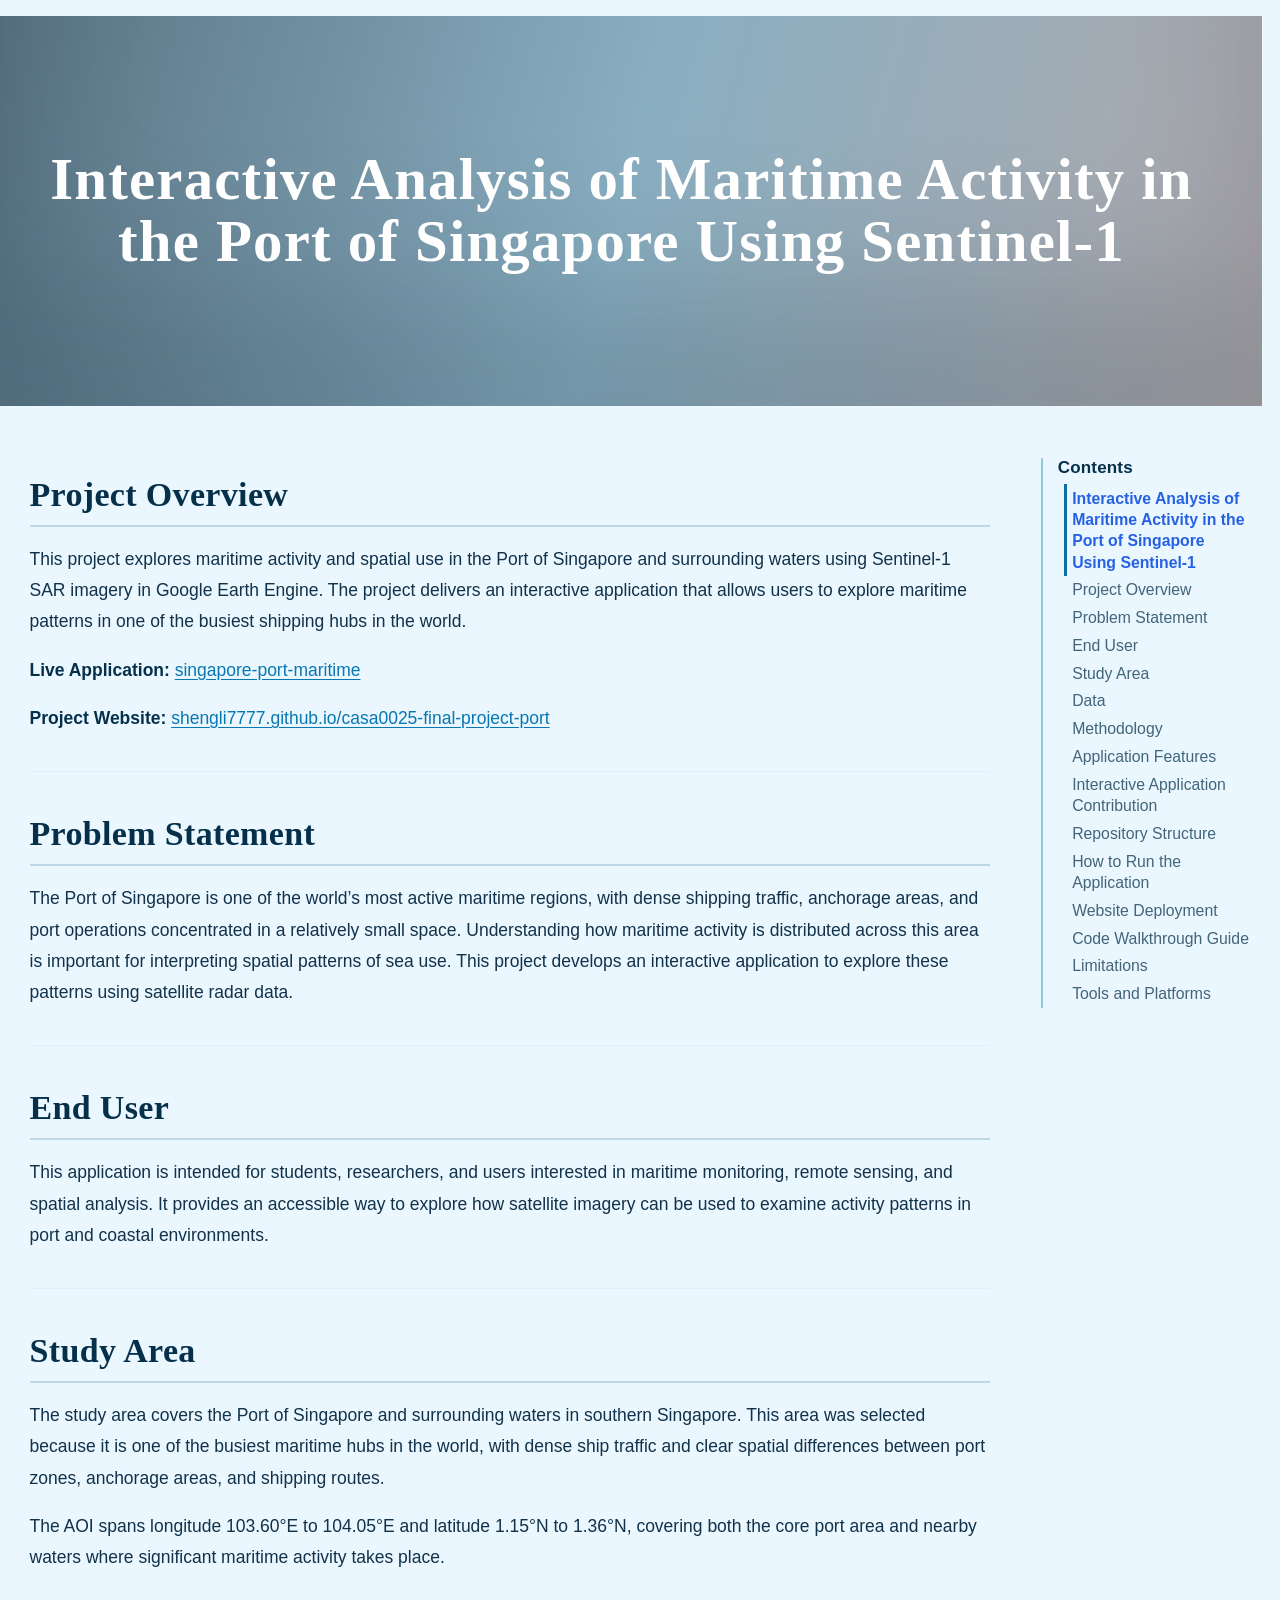
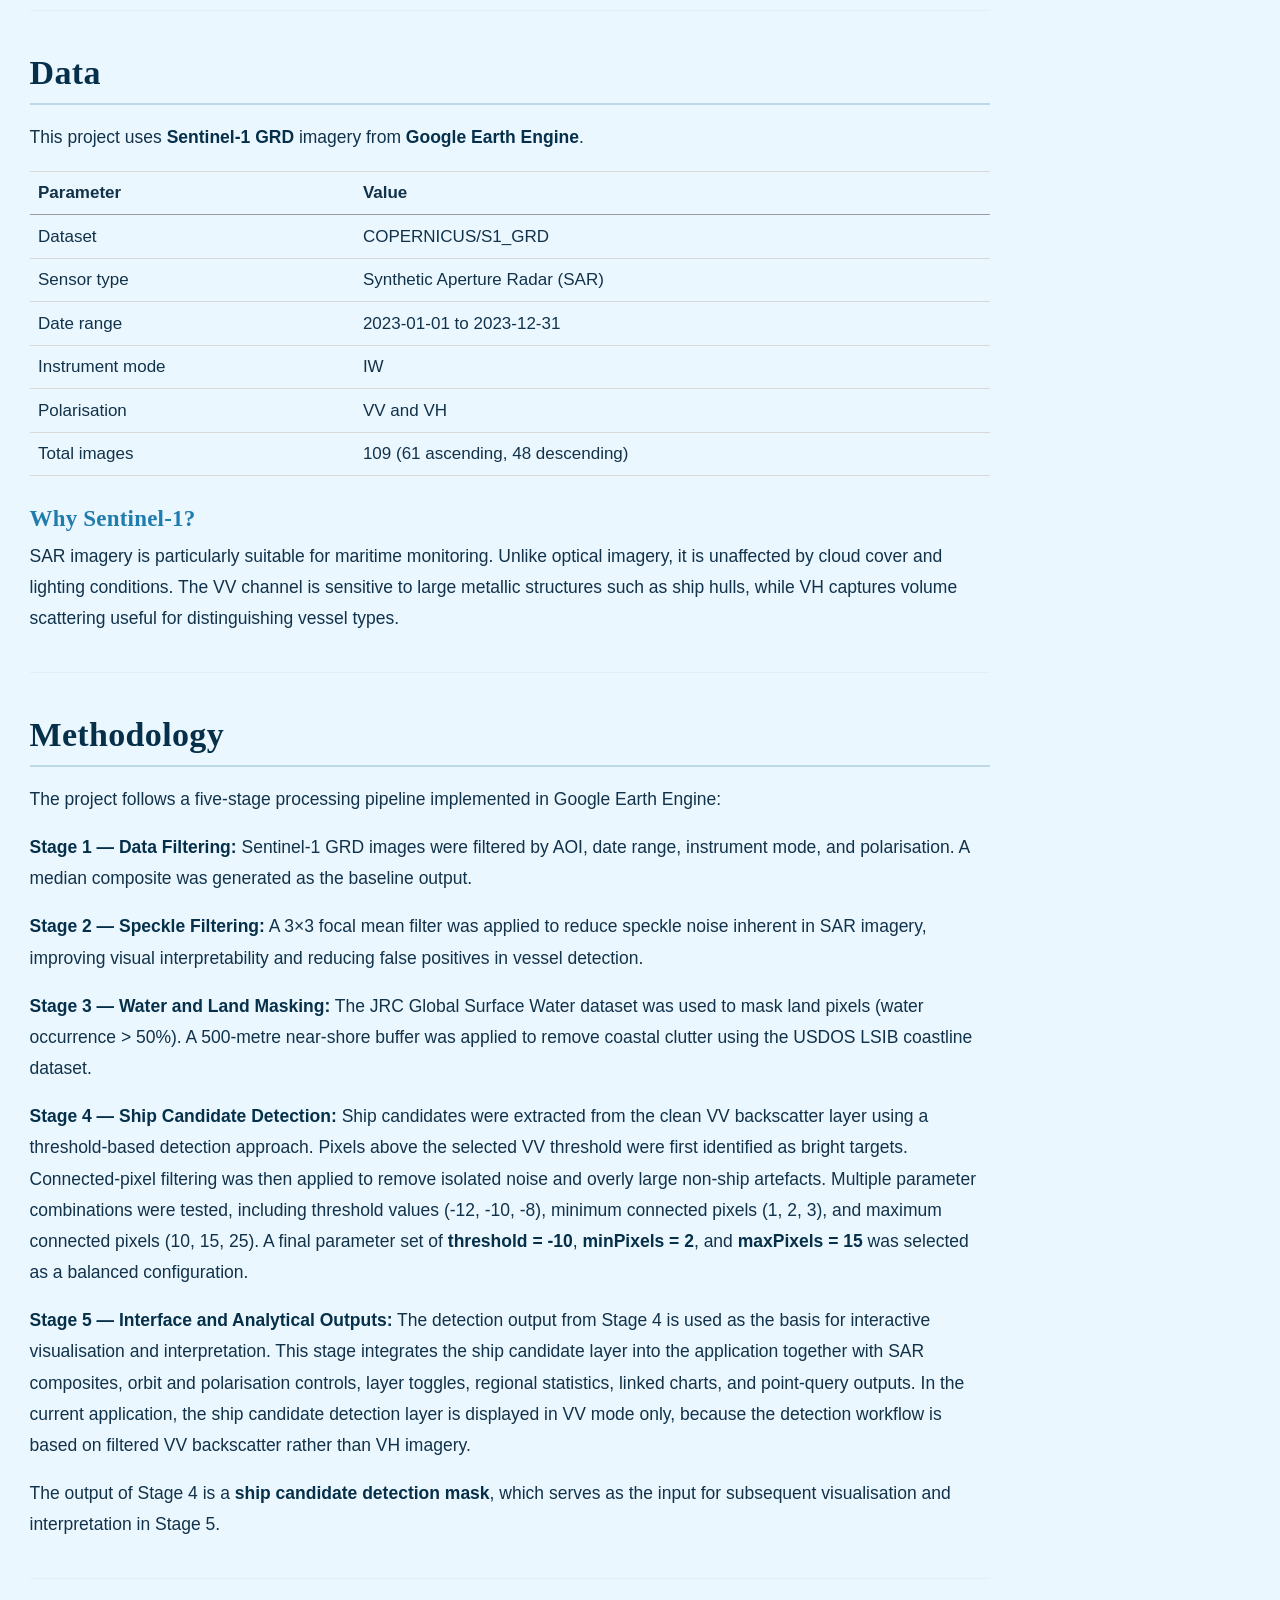
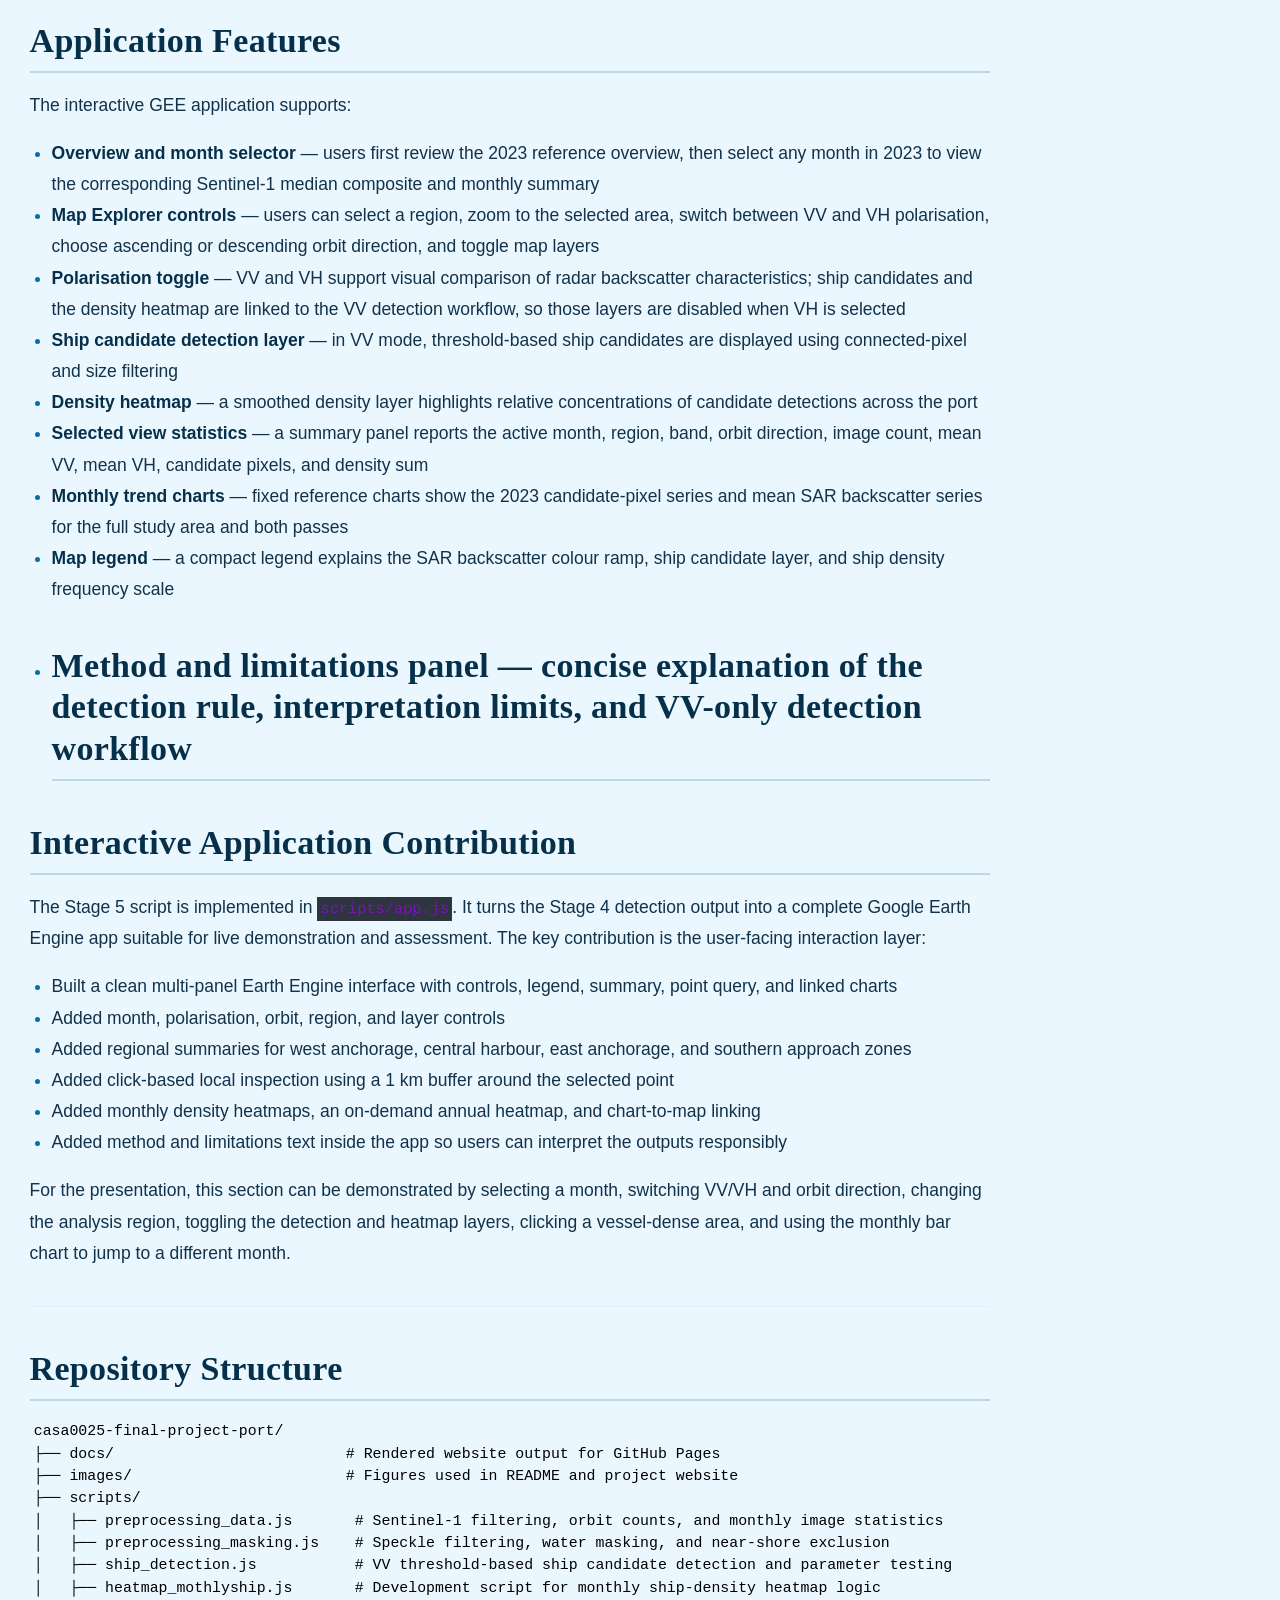
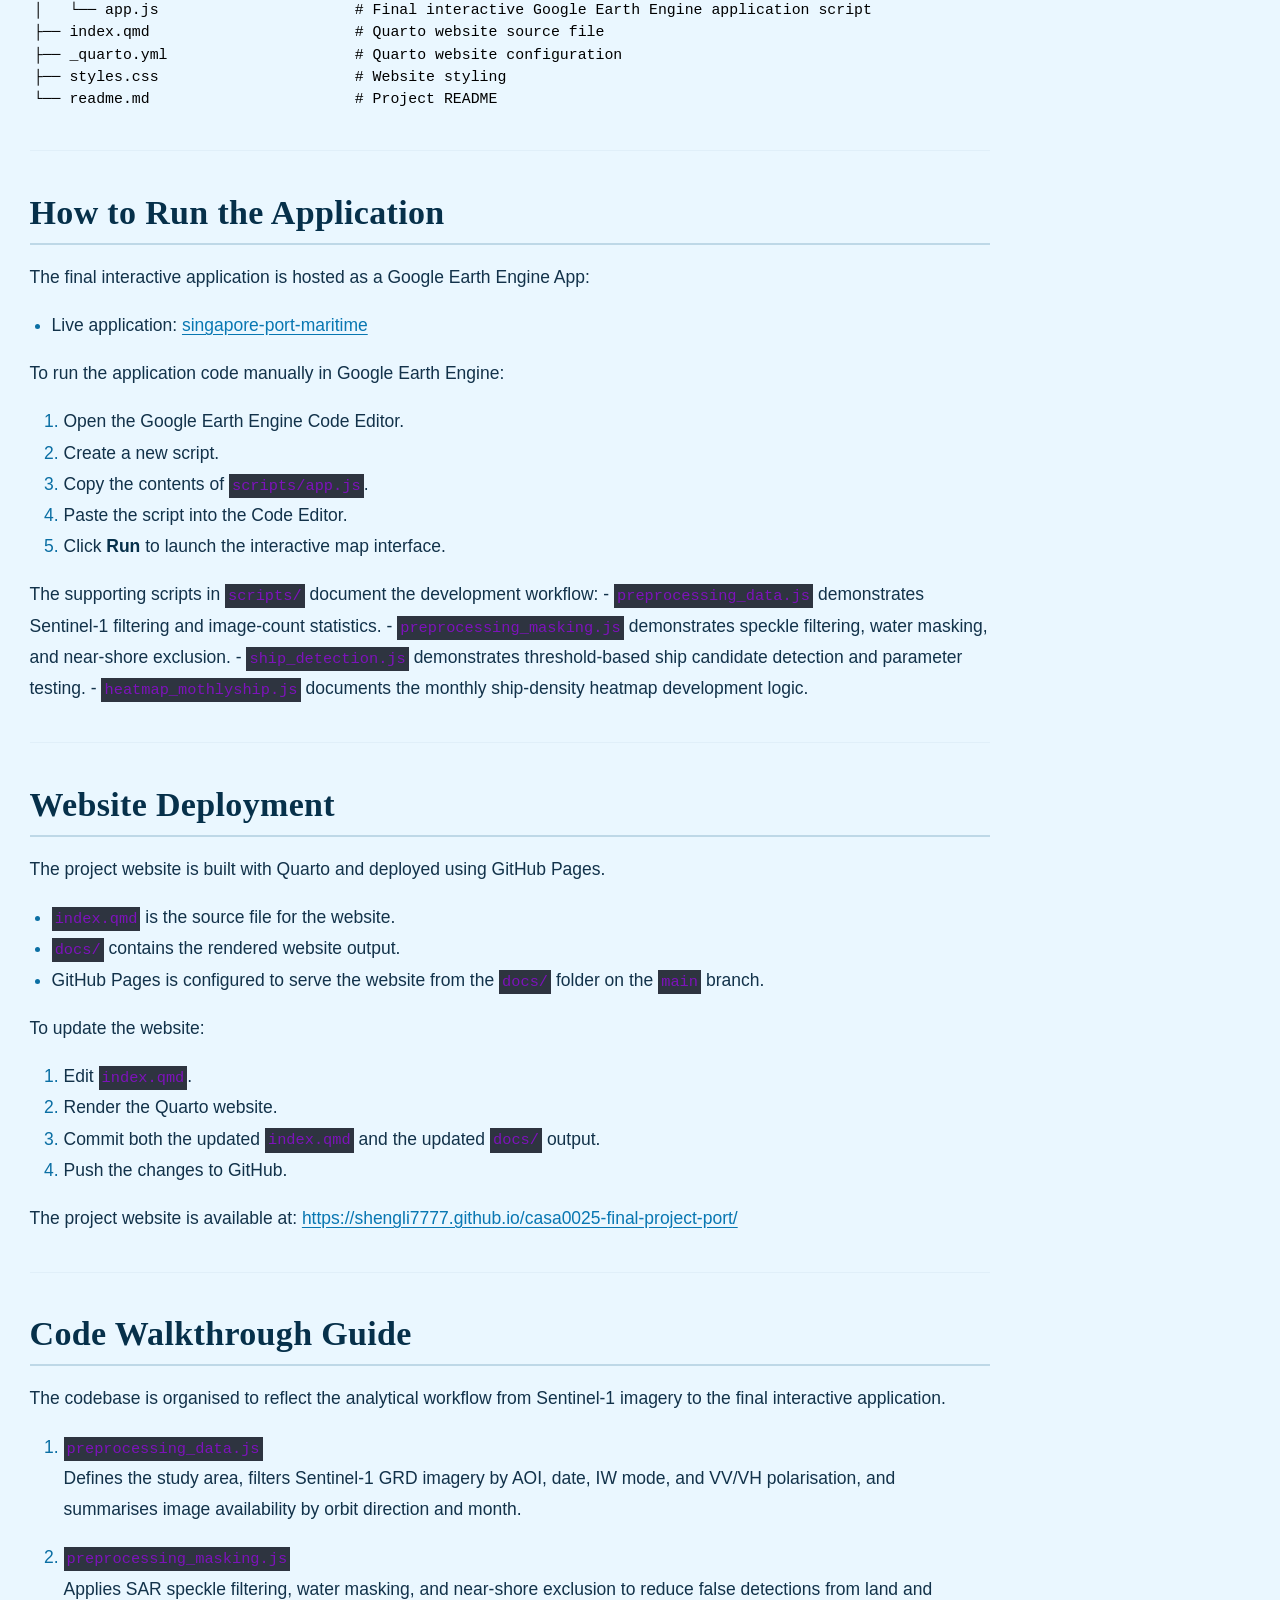
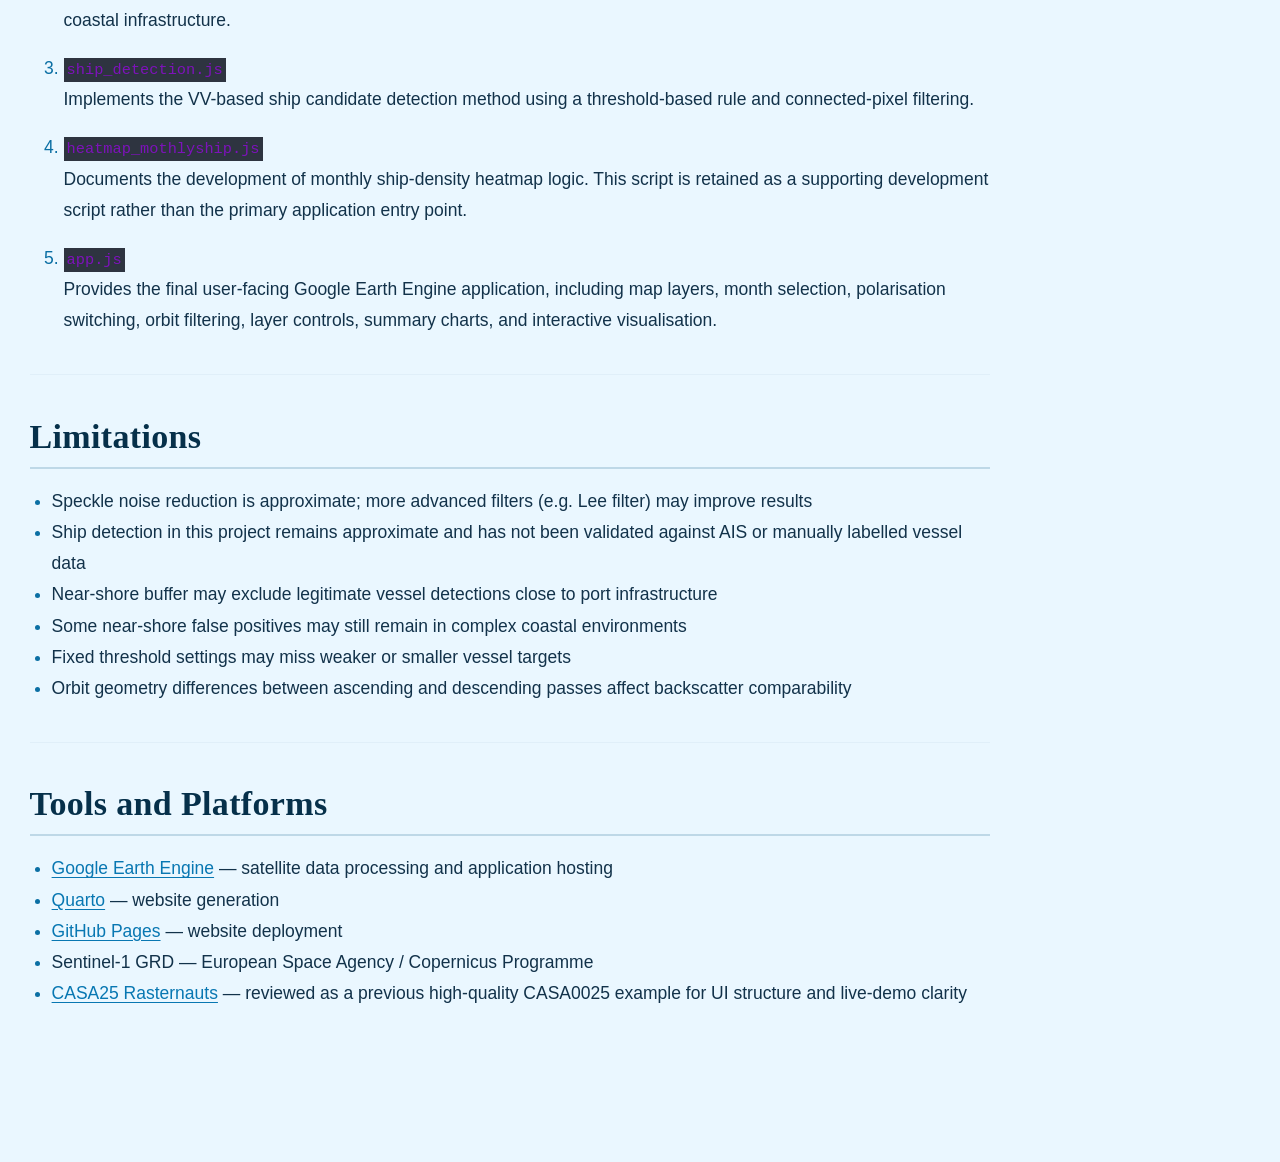
==== commit b6564ec9: "Render updated website" ====
--- a/docs/readme.html
+++ b/docs/readme.html
@@ -2,13 +2,16 @@
 <html xmlns="http://www.w3.org/1999/xhtml" lang="en" xml:lang="en"><head>
 
 <meta charset="utf-8">
-<meta name="generator" content="quarto-1.7.32">
+<meta name="generator" content="quarto-1.9.37">
 
 <meta name="viewport" content="width=device-width, initial-scale=1.0, user-scalable=yes">
 
 
 <title>readme – Singapore Shipping Activity Dashboard</title>
 <style>
+/* Default styles provided by pandoc.
+** See https://pandoc.org/MANUAL.html#variables-for-html for config info.
+*/
 code{white-space: pre-wrap;}
 span.smallcaps{font-variant: small-caps;}
 div.columns{display: flex; gap: min(4vw, 1.5em);}
@@ -36,10 +39,10 @@
 <script src="site_libs/quarto-html/tippy.umd.min.js"></script>
 <script src="site_libs/quarto-html/anchor.min.js"></script>
 <link href="site_libs/quarto-html/tippy.css" rel="stylesheet">
-<link href="site_libs/quarto-html/quarto-syntax-highlighting-9f30c2c2d2429ed22c1cf9f617479b3b.css" rel="stylesheet" id="quarto-text-highlighting-styles">
+<link href="site_libs/quarto-html/quarto-syntax-highlighting-e19f81c97bc45f6835df6be9cce9fdc9.css" rel="stylesheet" id="quarto-text-highlighting-styles">
 <script src="site_libs/bootstrap/bootstrap.min.js"></script>
 <link href="site_libs/bootstrap/bootstrap-icons.css" rel="stylesheet">
-<link href="site_libs/bootstrap/bootstrap-e3866b3096280c29da058bbe07245a78.min.css" rel="stylesheet" append-hash="true" id="quarto-bootstrap" data-mode="light">
+<link href="site_libs/bootstrap/bootstrap-443b18794f898080e8990b9a709c93f1.min.css" rel="stylesheet" append-hash="true" id="quarto-bootstrap" data-mode="light">
 <script id="quarto-search-options" type="application/json">{
   "location": "sidebar",
   "copy-button": false,
@@ -318,6 +321,7 @@
 
 </main> <!-- /main -->
 <script src="toc-active.js"></script>
+
 <script id="quarto-html-after-body" type="application/javascript">
   window.document.addEventListener("DOMContentLoaded", function (event) {
     const icon = "";
@@ -369,13 +373,14 @@
       e.clearSelection();
     }
     const getTextToCopy = function(trigger) {
-        const codeEl = trigger.previousElementSibling.cloneNode(true);
-        for (const childEl of codeEl.children) {
-          if (isCodeAnnotation(childEl)) {
-            childEl.remove();
-          }
-        }
-        return codeEl.innerText;
+      const outerScaffold = trigger.parentElement.cloneNode(true);
+      const codeEl = outerScaffold.querySelector('code');
+      for (const childEl of codeEl.children) {
+        if (isCodeAnnotation(childEl)) {
+          childEl.remove();
+        }
+      }
+      return codeEl.innerText;
     }
     const clipboard = new window.ClipboardJS('.code-copy-button:not([data-in-quarto-modal])', {
       text: getTextToCopy
--- a/docs/site_libs/quarto-html/quarto-syntax-highlighting-e19f81c97bc45f6835df6be9cce9fdc9.css
+++ b/docs/site_libs/quarto-html/quarto-syntax-highlighting-e19f81c97bc45f6835df6be9cce9fdc9.css
@@ -0,0 +1,211 @@
+/* quarto syntax highlight colors */
+:root {
+  --quarto-hl-al-color: #ff5555;
+  --quarto-hl-an-color: #75715e;
+  --quarto-hl-at-color: #f92672;
+  --quarto-hl-bn-color: #ae81ff;
+  --quarto-hl-bu-color: #66D9EF;
+  --quarto-hl-ch-color: #e6db74;
+  --quarto-hl-co-color: #75715e;
+  --quarto-hl-cv-color: #75715e;
+  --quarto-hl-cn-color: #ae81ff;
+  --quarto-hl-cf-color: #f92672;
+  --quarto-hl-dt-color: #66d9ef;
+  --quarto-hl-dv-color: #ae81ff;
+  --quarto-hl-do-color: #75715e;
+  --quarto-hl-er-color: #ff5555;
+  --quarto-hl-ex-color: #a6e22e;
+  --quarto-hl-fl-color: #ae81ff;
+  --quarto-hl-fu-color: #a6e22e;
+  --quarto-hl-im-color: #f92672;
+  --quarto-hl-in-color: #f1fa8c;
+  --quarto-hl-kw-color: #f92672;
+  --quarto-hl-op-color: #f8f8f2;
+  --quarto-hl-pp-color: #f92672;
+  --quarto-hl-re-color: #75715e;
+  --quarto-hl-sc-color: #ae81ff;
+  --quarto-hl-ss-color: #e6db74;
+  --quarto-hl-st-color: #e6db74;
+  --quarto-hl-va-color: #f8f8f2;
+  --quarto-hl-vs-color: #e6db74;
+  --quarto-hl-wa-color: #ff5555;
+}
+
+/* other quarto variables */
+:root {
+  --quarto-font-monospace: SFMono-Regular, Menlo, Monaco, Consolas, "Liberation Mono", "Courier New", monospace;
+}
+
+/* syntax highlight based on Pandoc's rules */
+pre > code.sourceCode > span {
+  color: #f8f8f2;
+}
+
+code.sourceCode > span {
+  color: #f8f8f2;
+}
+
+div.sourceCode,
+div.sourceCode pre.sourceCode {
+  color: #f8f8f2;
+}
+
+/* Normal */
+code span {
+  color: #f8f8f2;
+}
+
+/* Alert */
+code span.al {
+  font-weight: bold;
+  color: #ff5555;
+}
+
+/* Annotation */
+code span.an {
+  color: #75715e;
+}
+
+/* Attribute */
+code span.at {
+  color: #f92672;
+}
+
+/* BaseN */
+code span.bn {
+  color: #ae81ff;
+}
+
+/* BuiltIn */
+code span.bu {
+  color: #66D9EF;
+}
+
+/* ControlFlow */
+code span.cf {
+  color: #f92672;
+}
+
+/* Char */
+code span.ch {
+  color: #e6db74;
+}
+
+/* Constant */
+code span.cn {
+  color: #ae81ff;
+}
+
+/* Comment */
+code span.co {
+  color: #75715e;
+}
+
+/* CommentVar */
+code span.cv {
+  color: #75715e;
+}
+
+/* Documentation */
+code span.do {
+  color: #75715e;
+}
+
+/* DataType */
+code span.dt {
+  font-style: italic;
+  color: #66d9ef;
+}
+
+/* DecVal */
+code span.dv {
+  color: #ae81ff;
+}
+
+/* Error */
+code span.er {
+  color: #ff5555;
+  text-decoration: underline;
+}
+
+/* Extension */
+code span.ex {
+  font-weight: bold;
+  color: #a6e22e;
+}
+
+/* Float */
+code span.fl {
+  color: #ae81ff;
+}
+
+/* Function */
+code span.fu {
+  color: #a6e22e;
+}
+
+/* Import */
+code span.im {
+  color: #f92672;
+}
+
+/* Information */
+code span.in {
+  color: #f1fa8c;
+}
+
+/* Keyword */
+code span.kw {
+  color: #f92672;
+}
+
+/* Operator */
+code span.op {
+  color: #f8f8f2;
+}
+
+/* Preprocessor */
+code span.pp {
+  color: #f92672;
+}
+
+/* RegionMarker */
+code span.re {
+  color: #75715e;
+}
+
+/* SpecialChar */
+code span.sc {
+  color: #ae81ff;
+}
+
+/* SpecialString */
+code span.ss {
+  color: #e6db74;
+}
+
+/* String */
+code span.st {
+  color: #e6db74;
+}
+
+/* Variable */
+code span.va {
+  color: #f8f8f2;
+}
+
+/* VerbatimString */
+code span.vs {
+  color: #e6db74;
+}
+
+/* Warning */
+code span.wa {
+  color: #ff5555;
+}
+
+.prevent-inlining {
+  content: "</";
+}
+
+/*# sourceMappingURL=1d37cd794c91e4a768d7c48ee7cb346f.css.map */
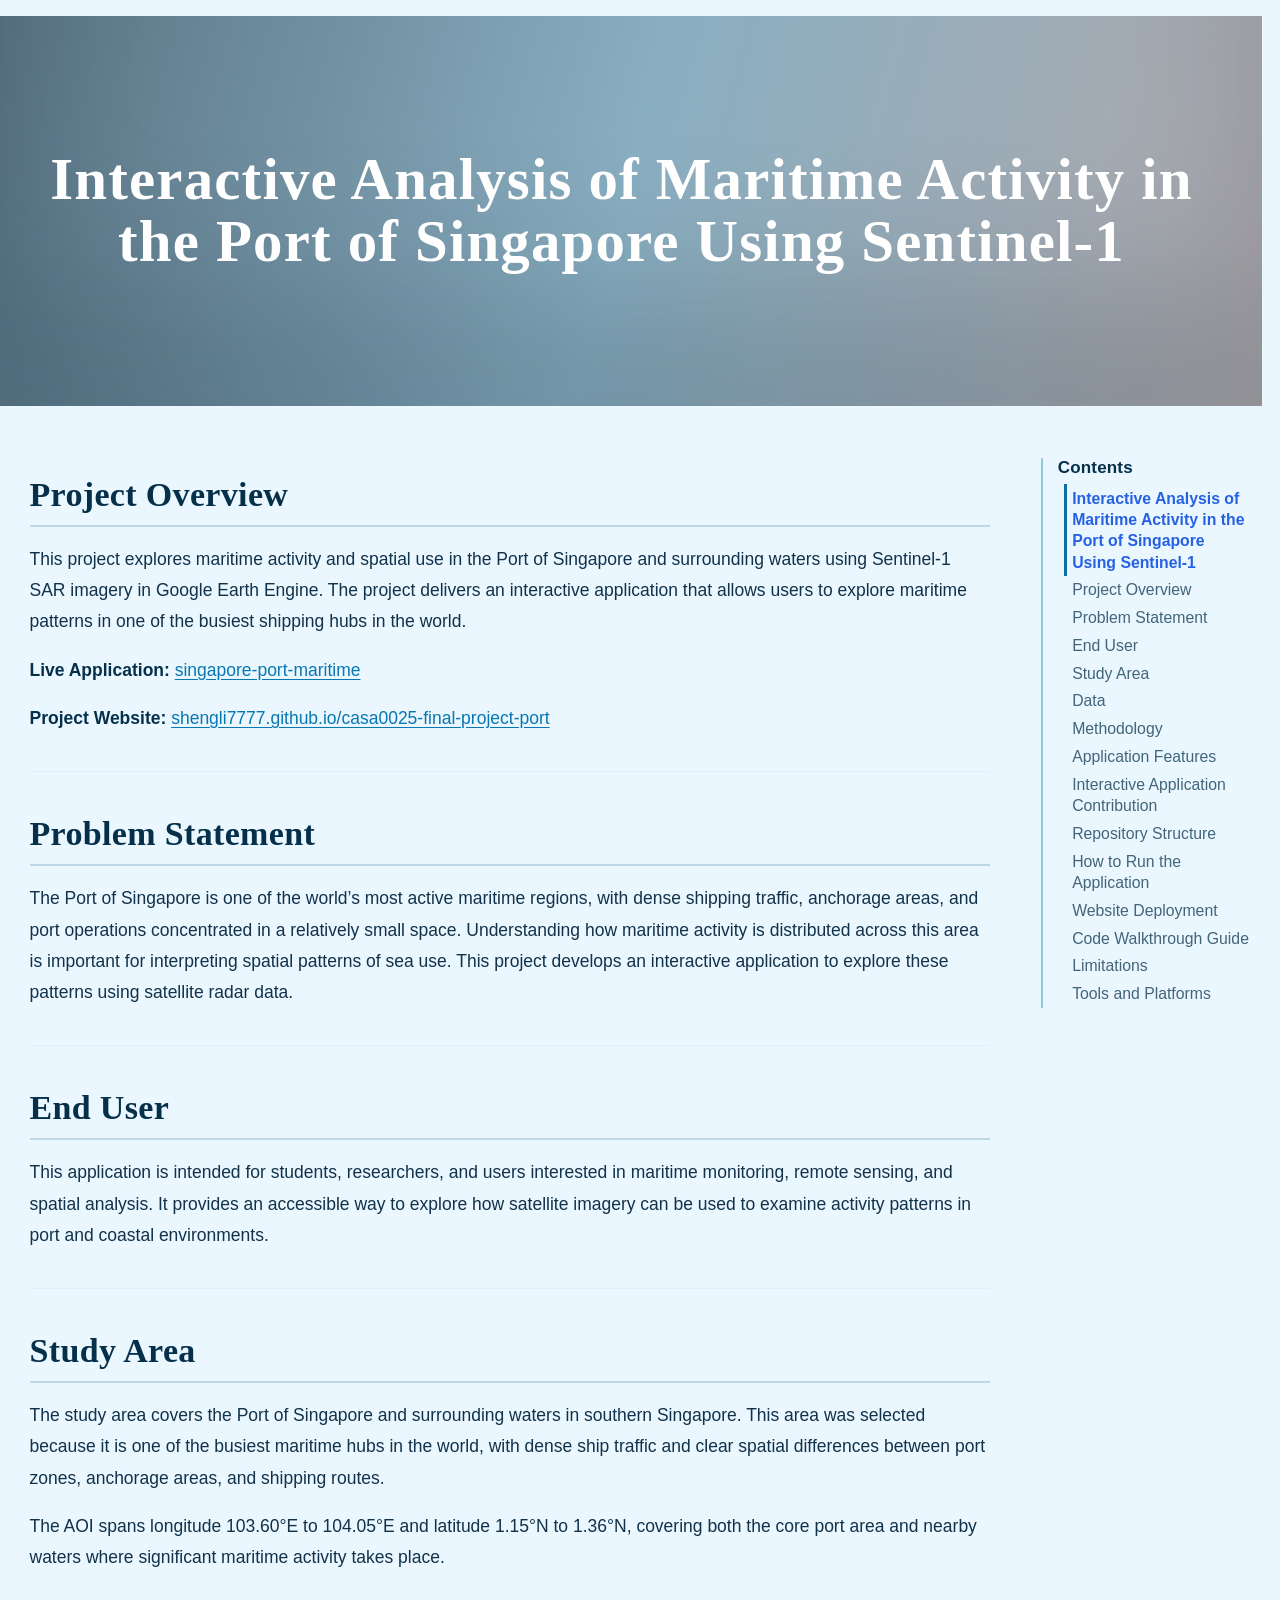
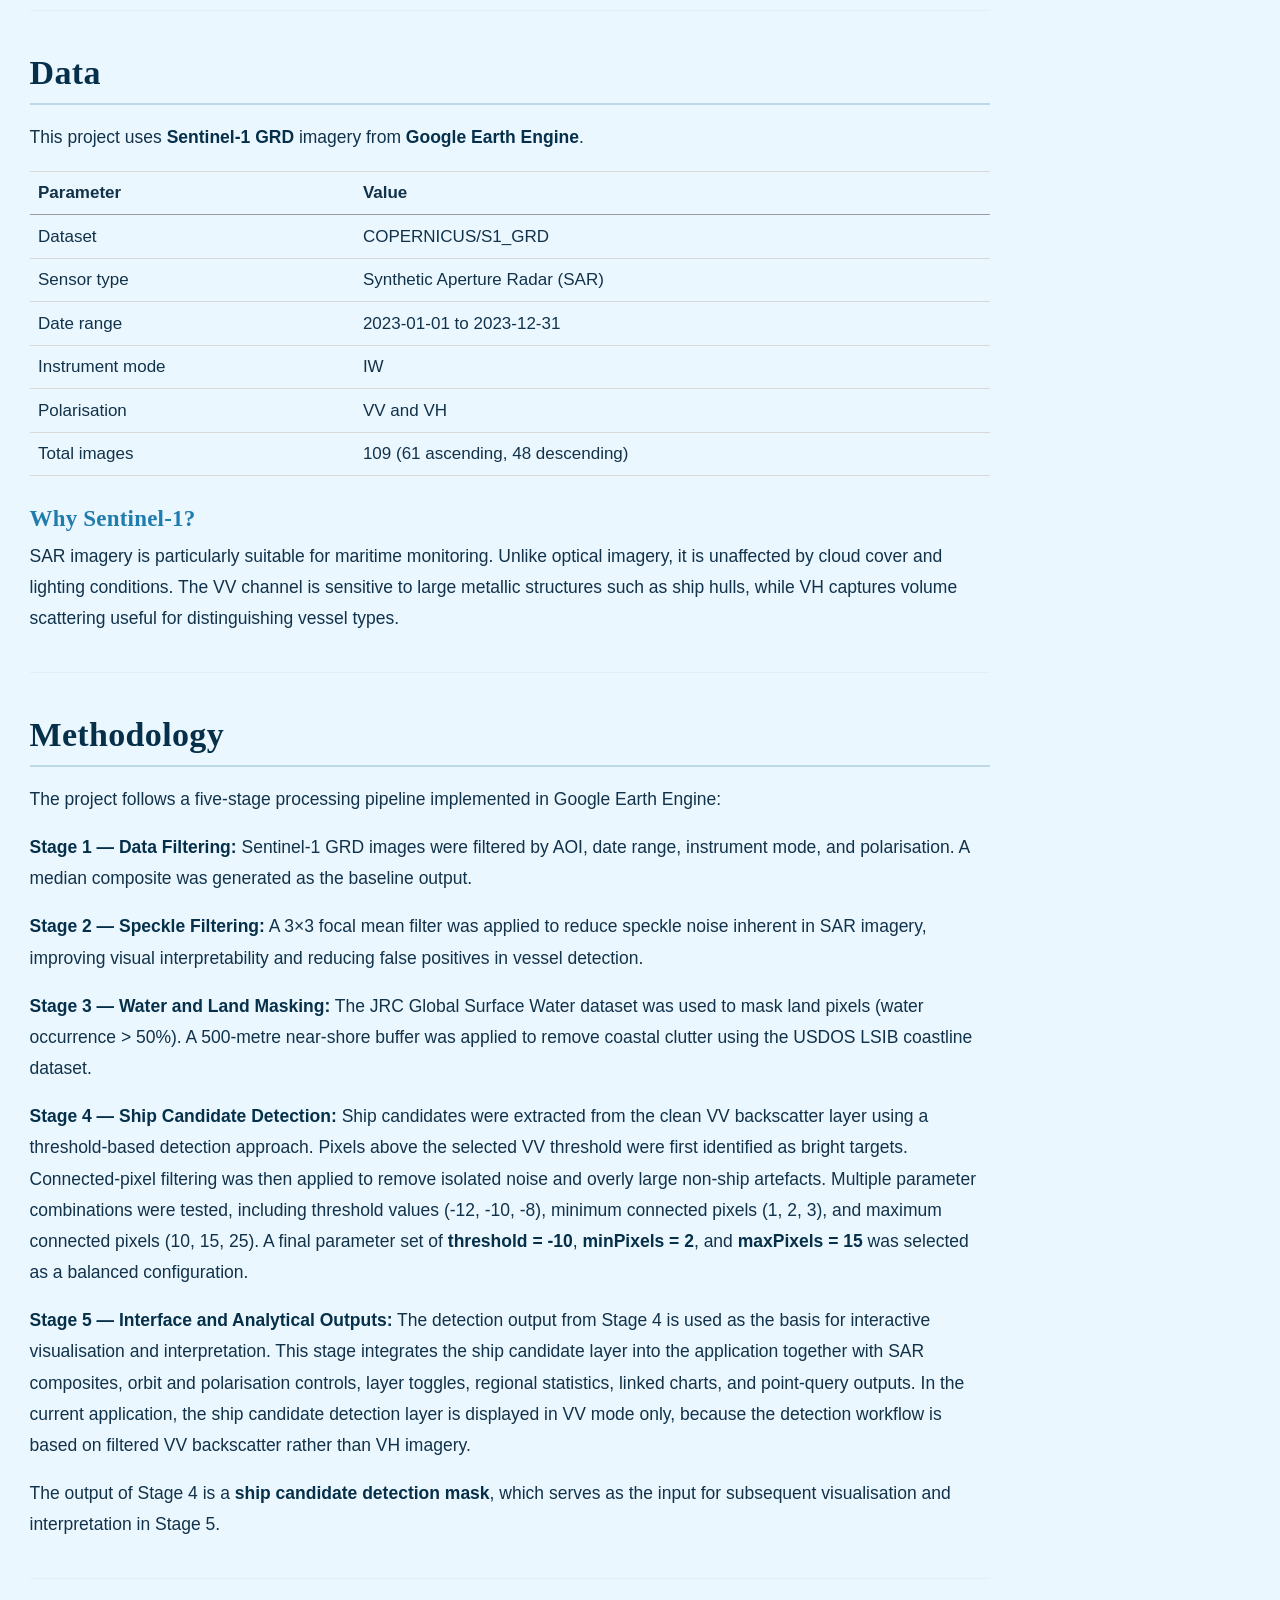
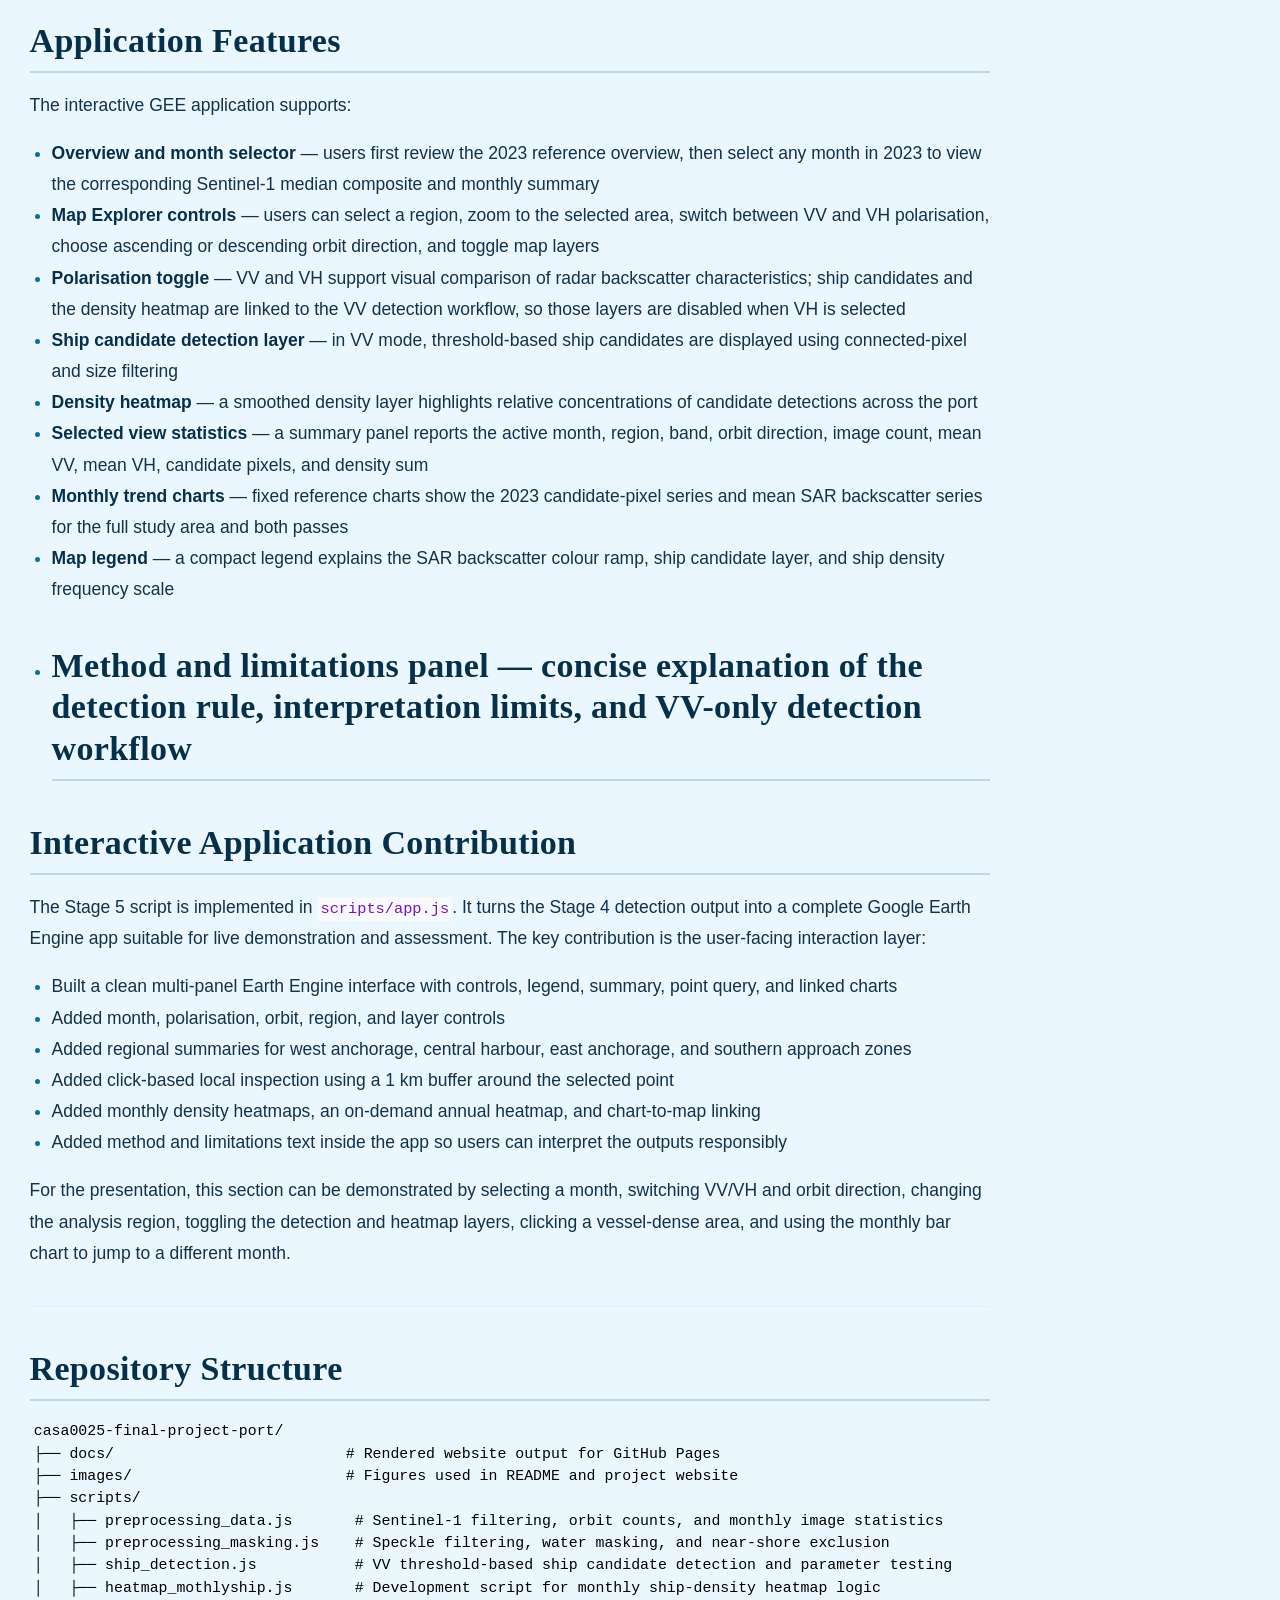
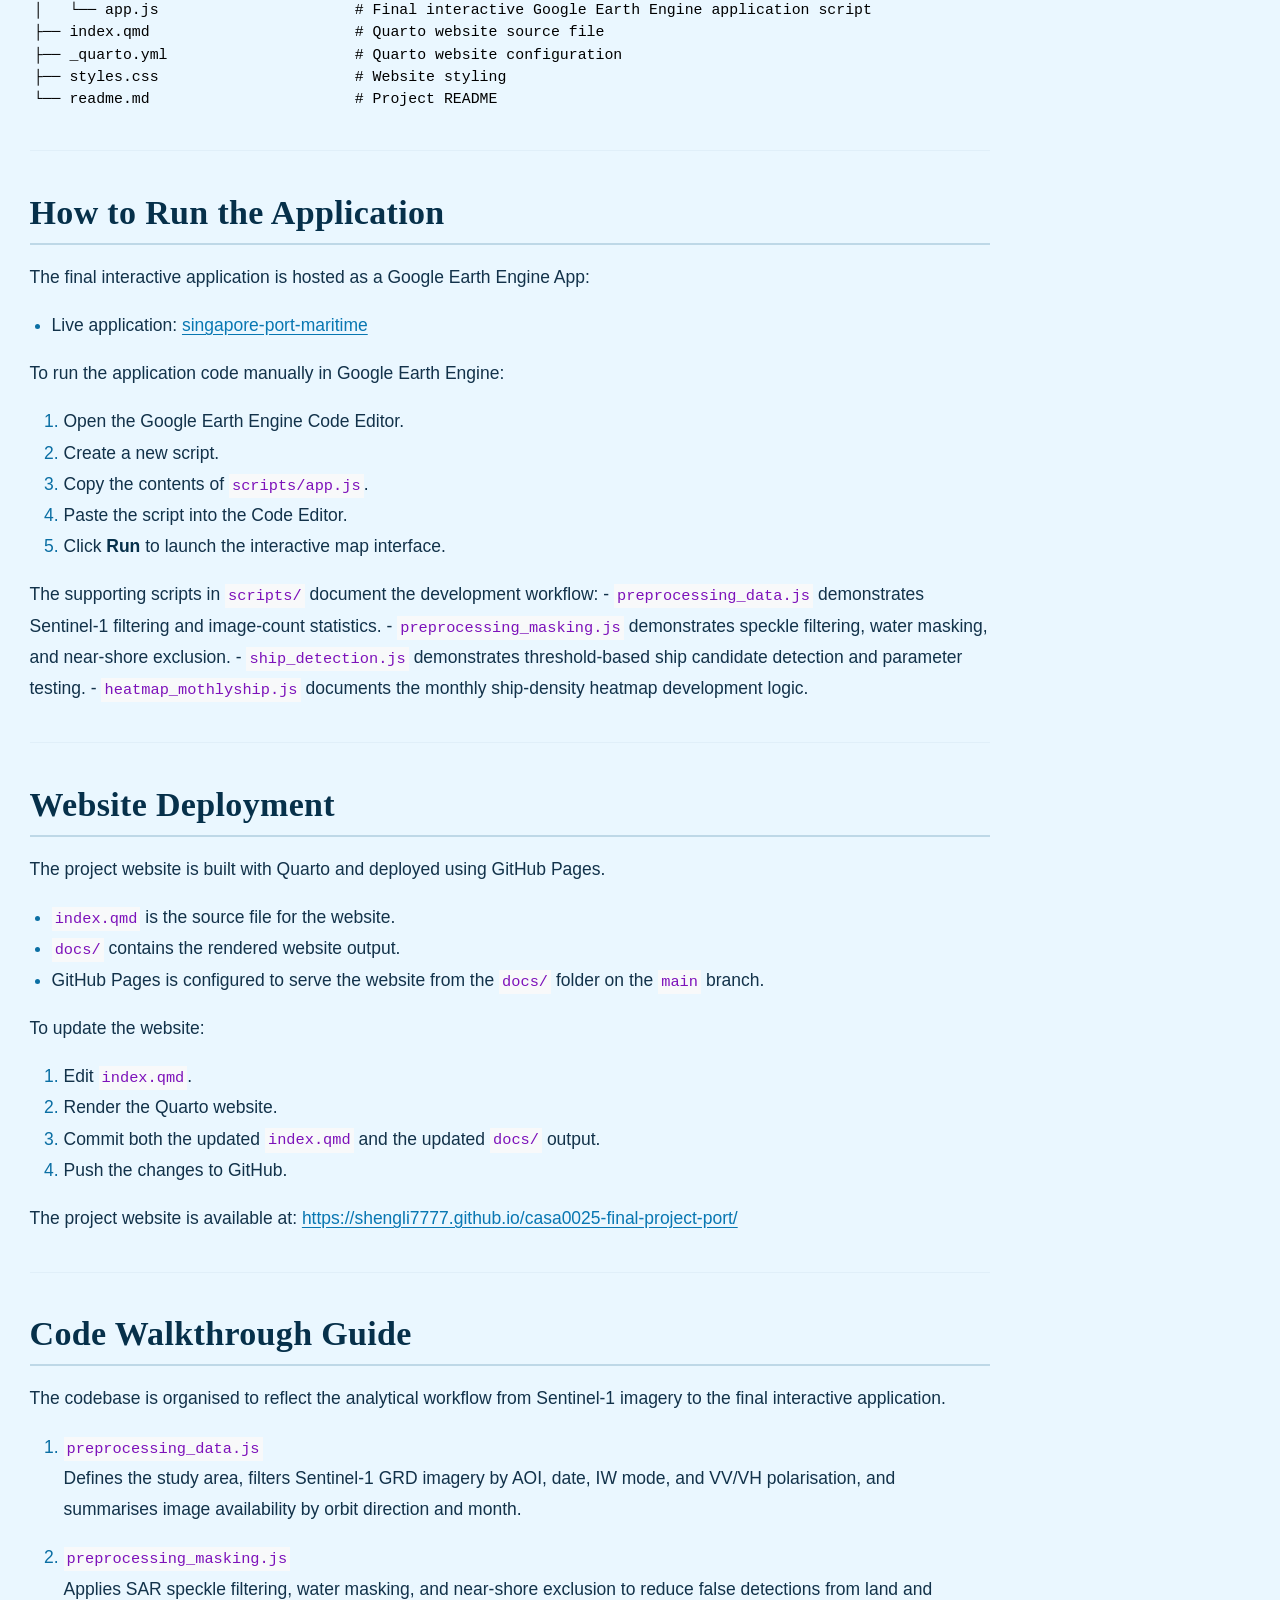
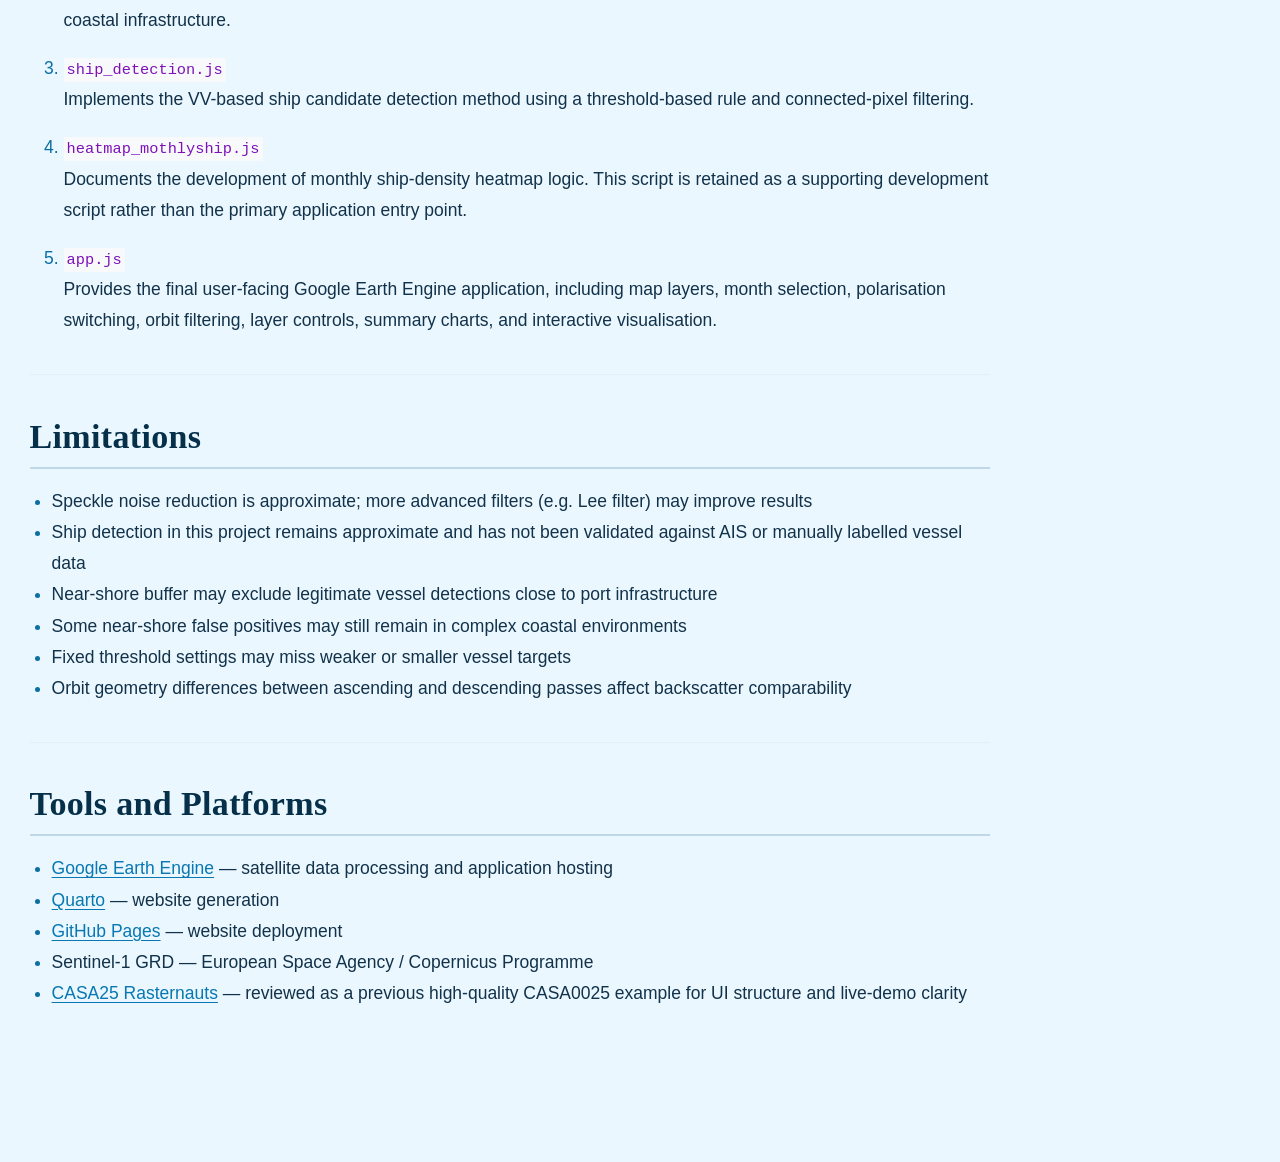
==== commit 534deb61: "Update report content and application figures" ====
--- a/docs/readme.html
+++ b/docs/readme.html
@@ -2,16 +2,13 @@
 <html xmlns="http://www.w3.org/1999/xhtml" lang="en" xml:lang="en"><head>
 
 <meta charset="utf-8">
-<meta name="generator" content="quarto-1.9.37">
+<meta name="generator" content="quarto-1.7.32">
 
 <meta name="viewport" content="width=device-width, initial-scale=1.0, user-scalable=yes">
 
 
 <title>readme – Singapore Shipping Activity Dashboard</title>
 <style>
-/* Default styles provided by pandoc.
-** See https://pandoc.org/MANUAL.html#variables-for-html for config info.
-*/
 code{white-space: pre-wrap;}
 span.smallcaps{font-variant: small-caps;}
 div.columns{display: flex; gap: min(4vw, 1.5em);}
@@ -39,10 +36,10 @@
 <script src="site_libs/quarto-html/tippy.umd.min.js"></script>
 <script src="site_libs/quarto-html/anchor.min.js"></script>
 <link href="site_libs/quarto-html/tippy.css" rel="stylesheet">
-<link href="site_libs/quarto-html/quarto-syntax-highlighting-e19f81c97bc45f6835df6be9cce9fdc9.css" rel="stylesheet" id="quarto-text-highlighting-styles">
+<link href="site_libs/quarto-html/quarto-syntax-highlighting-9f30c2c2d2429ed22c1cf9f617479b3b.css" rel="stylesheet" id="quarto-text-highlighting-styles">
 <script src="site_libs/bootstrap/bootstrap.min.js"></script>
 <link href="site_libs/bootstrap/bootstrap-icons.css" rel="stylesheet">
-<link href="site_libs/bootstrap/bootstrap-443b18794f898080e8990b9a709c93f1.min.css" rel="stylesheet" append-hash="true" id="quarto-bootstrap" data-mode="light">
+<link href="site_libs/bootstrap/bootstrap-e3866b3096280c29da058bbe07245a78.min.css" rel="stylesheet" append-hash="true" id="quarto-bootstrap" data-mode="light">
 <script id="quarto-search-options" type="application/json">{
   "location": "sidebar",
   "copy-button": false,
@@ -321,7 +318,6 @@
 
 </main> <!-- /main -->
 <script src="toc-active.js"></script>
-
 <script id="quarto-html-after-body" type="application/javascript">
   window.document.addEventListener("DOMContentLoaded", function (event) {
     const icon = "";
@@ -373,14 +369,13 @@
       e.clearSelection();
     }
     const getTextToCopy = function(trigger) {
-      const outerScaffold = trigger.parentElement.cloneNode(true);
-      const codeEl = outerScaffold.querySelector('code');
-      for (const childEl of codeEl.children) {
-        if (isCodeAnnotation(childEl)) {
-          childEl.remove();
-        }
-      }
-      return codeEl.innerText;
+        const codeEl = trigger.previousElementSibling.cloneNode(true);
+        for (const childEl of codeEl.children) {
+          if (isCodeAnnotation(childEl)) {
+            childEl.remove();
+          }
+        }
+        return codeEl.innerText;
     }
     const clipboard = new window.ClipboardJS('.code-copy-button:not([data-in-quarto-modal])', {
       text: getTextToCopy
--- a/docs/site_libs/quarto-html/quarto-syntax-highlighting-9f30c2c2d2429ed22c1cf9f617479b3b.css
+++ b/docs/site_libs/quarto-html/quarto-syntax-highlighting-9f30c2c2d2429ed22c1cf9f617479b3b.css
@@ -0,0 +1,211 @@
+/* quarto syntax highlight colors */
+:root {
+  --quarto-hl-al-color: #ff5555;
+  --quarto-hl-an-color: #75715e;
+  --quarto-hl-at-color: #f92672;
+  --quarto-hl-bn-color: #ae81ff;
+  --quarto-hl-bu-color: #66D9EF;
+  --quarto-hl-ch-color: #e6db74;
+  --quarto-hl-co-color: #75715e;
+  --quarto-hl-cv-color: #75715e;
+  --quarto-hl-cn-color: #ae81ff;
+  --quarto-hl-cf-color: #f92672;
+  --quarto-hl-dt-color: #66d9ef;
+  --quarto-hl-dv-color: #ae81ff;
+  --quarto-hl-do-color: #75715e;
+  --quarto-hl-er-color: #ff5555;
+  --quarto-hl-ex-color: #a6e22e;
+  --quarto-hl-fl-color: #ae81ff;
+  --quarto-hl-fu-color: #a6e22e;
+  --quarto-hl-im-color: #f92672;
+  --quarto-hl-in-color: #f1fa8c;
+  --quarto-hl-kw-color: #f92672;
+  --quarto-hl-op-color: #f8f8f2;
+  --quarto-hl-pp-color: #f92672;
+  --quarto-hl-re-color: #75715e;
+  --quarto-hl-sc-color: #ae81ff;
+  --quarto-hl-ss-color: #e6db74;
+  --quarto-hl-st-color: #e6db74;
+  --quarto-hl-va-color: #f8f8f2;
+  --quarto-hl-vs-color: #e6db74;
+  --quarto-hl-wa-color: #ff5555;
+}
+
+/* other quarto variables */
+:root {
+  --quarto-font-monospace: SFMono-Regular, Menlo, Monaco, Consolas, "Liberation Mono", "Courier New", monospace;
+}
+
+/* syntax highlight based on Pandoc's rules */
+pre > code.sourceCode > span {
+  color: #f8f8f2;
+}
+
+code.sourceCode > span {
+  color: #f8f8f2;
+}
+
+div.sourceCode,
+div.sourceCode pre.sourceCode {
+  color: #f8f8f2;
+}
+
+/* Normal */
+code span {
+  color: #f8f8f2;
+}
+
+/* Alert */
+code span.al {
+  font-weight: bold;
+  color: #ff5555;
+}
+
+/* Annotation */
+code span.an {
+  color: #75715e;
+}
+
+/* Attribute */
+code span.at {
+  color: #f92672;
+}
+
+/* BaseN */
+code span.bn {
+  color: #ae81ff;
+}
+
+/* BuiltIn */
+code span.bu {
+  color: #66D9EF;
+}
+
+/* ControlFlow */
+code span.cf {
+  color: #f92672;
+}
+
+/* Char */
+code span.ch {
+  color: #e6db74;
+}
+
+/* Constant */
+code span.cn {
+  color: #ae81ff;
+}
+
+/* Comment */
+code span.co {
+  color: #75715e;
+}
+
+/* CommentVar */
+code span.cv {
+  color: #75715e;
+}
+
+/* Documentation */
+code span.do {
+  color: #75715e;
+}
+
+/* DataType */
+code span.dt {
+  font-style: italic;
+  color: #66d9ef;
+}
+
+/* DecVal */
+code span.dv {
+  color: #ae81ff;
+}
+
+/* Error */
+code span.er {
+  color: #ff5555;
+  text-decoration: underline;
+}
+
+/* Extension */
+code span.ex {
+  font-weight: bold;
+  color: #a6e22e;
+}
+
+/* Float */
+code span.fl {
+  color: #ae81ff;
+}
+
+/* Function */
+code span.fu {
+  color: #a6e22e;
+}
+
+/* Import */
+code span.im {
+  color: #f92672;
+}
+
+/* Information */
+code span.in {
+  color: #f1fa8c;
+}
+
+/* Keyword */
+code span.kw {
+  color: #f92672;
+}
+
+/* Operator */
+code span.op {
+  color: #f8f8f2;
+}
+
+/* Preprocessor */
+code span.pp {
+  color: #f92672;
+}
+
+/* RegionMarker */
+code span.re {
+  color: #75715e;
+}
+
+/* SpecialChar */
+code span.sc {
+  color: #ae81ff;
+}
+
+/* SpecialString */
+code span.ss {
+  color: #e6db74;
+}
+
+/* String */
+code span.st {
+  color: #e6db74;
+}
+
+/* Variable */
+code span.va {
+  color: #f8f8f2;
+}
+
+/* VerbatimString */
+code span.vs {
+  color: #e6db74;
+}
+
+/* Warning */
+code span.wa {
+  color: #ff5555;
+}
+
+.prevent-inlining {
+  content: "</";
+}
+
+/*# sourceMappingURL=6943400b3691c08a6e30bae528447e29.css.map */
--- a/docs/styles.css
+++ b/docs/styles.css
@@ -63,7 +63,6 @@
     margin: calc(var(--hero-height) + var(--hero-gap)) 0 0 0 !important;
     padding-top: 0;
     align-self: flex-start;
-
     position: sticky !important;
     top: 4rem !important;
     height: fit-content !important;
@@ -200,7 +199,6 @@
   box-shadow: inset 2px 0 0 #8ec9e3;
 }
 
-/* Collapse right TOC when it reaches the GEE dashboard */
 @media (min-width: 992px) {
   body.toc-docked #quarto-margin-sidebar {
     position: sticky !important;
@@ -379,4 +377,91 @@
     margin: 1.4rem auto 1rem;
     transform: none;
   }
-}+}
+
+/* References: remove the white box and match page background */
+#quarto-document-content #refs,
+#quarto-document-content .references,
+#quarto-document-content .csl-bib-body,
+#quarto-document-content .hanging-indent {
+  background: transparent !important;
+  background-color: transparent !important;
+  border: none !important;
+  box-shadow: none !important;
+  padding: 0 !important;
+  margin: 0 !important;
+}
+
+#quarto-document-content #refs .csl-entry,
+#quarto-document-content .references .csl-entry,
+#quarto-document-content .csl-bib-body .csl-entry,
+#quarto-document-content .hanging-indent .csl-entry {
+  background: transparent !important;
+  background-color: transparent !important;
+  border: none !important;
+  box-shadow: none !important;
+  padding: 0 !important;
+  margin: 0 0 0.9rem 0 !important;
+}
+
+#quarto-document-content #refs p,
+#quarto-document-content #refs div,
+#quarto-document-content .references p,
+#quarto-document-content .references div,
+#quarto-document-content .csl-bib-body p,
+#quarto-document-content .csl-bib-body div {
+  background: transparent !important;
+  background-color: transparent !important;
+}
+
+#quarto-document-content #refs a,
+#quarto-document-content .references a,
+#quarto-document-content .csl-bib-body a {
+  word-break: break-word;
+}
+
+/* Force Quarto appendix/references area to blend into page */
+#quarto-appendix,
+#quarto-appendix.default,
+#quarto-appendix.quarto-appendix-default,
+#quarto-document-content #quarto-appendix,
+#quarto-document-content .quarto-appendix-default,
+#quarto-document-content .quarto-appendix-contents {
+  background: transparent !important;
+  background-color: transparent !important;
+  border: none !important;
+  box-shadow: none !important;
+  padding: 0 !important;
+  margin: 2rem 0 0 0 !important;
+}
+
+#quarto-appendix .quarto-appendix-heading,
+#quarto-appendix .quarto-appendix-contents,
+#quarto-appendix #refs,
+#quarto-appendix .references,
+#quarto-appendix .csl-bib-body,
+#quarto-appendix .hanging-indent {
+  background: transparent !important;
+  background-color: transparent !important;
+  border: none !important;
+  box-shadow: none !important;
+  padding: 0 !important;
+}
+
+#quarto-appendix .csl-entry,
+#quarto-appendix #refs .csl-entry {
+  background: transparent !important;
+  background-color: transparent !important;
+  border: none !important;
+  box-shadow: none !important;
+  padding: 0 !important;
+  margin: 0 0 0.9rem 0 !important;
+}
+
+#quarto-appendix p,
+#quarto-appendix div,
+#quarto-appendix li,
+#quarto-appendix span {
+  background: transparent !important;
+  background-color: transparent !important;
+}
